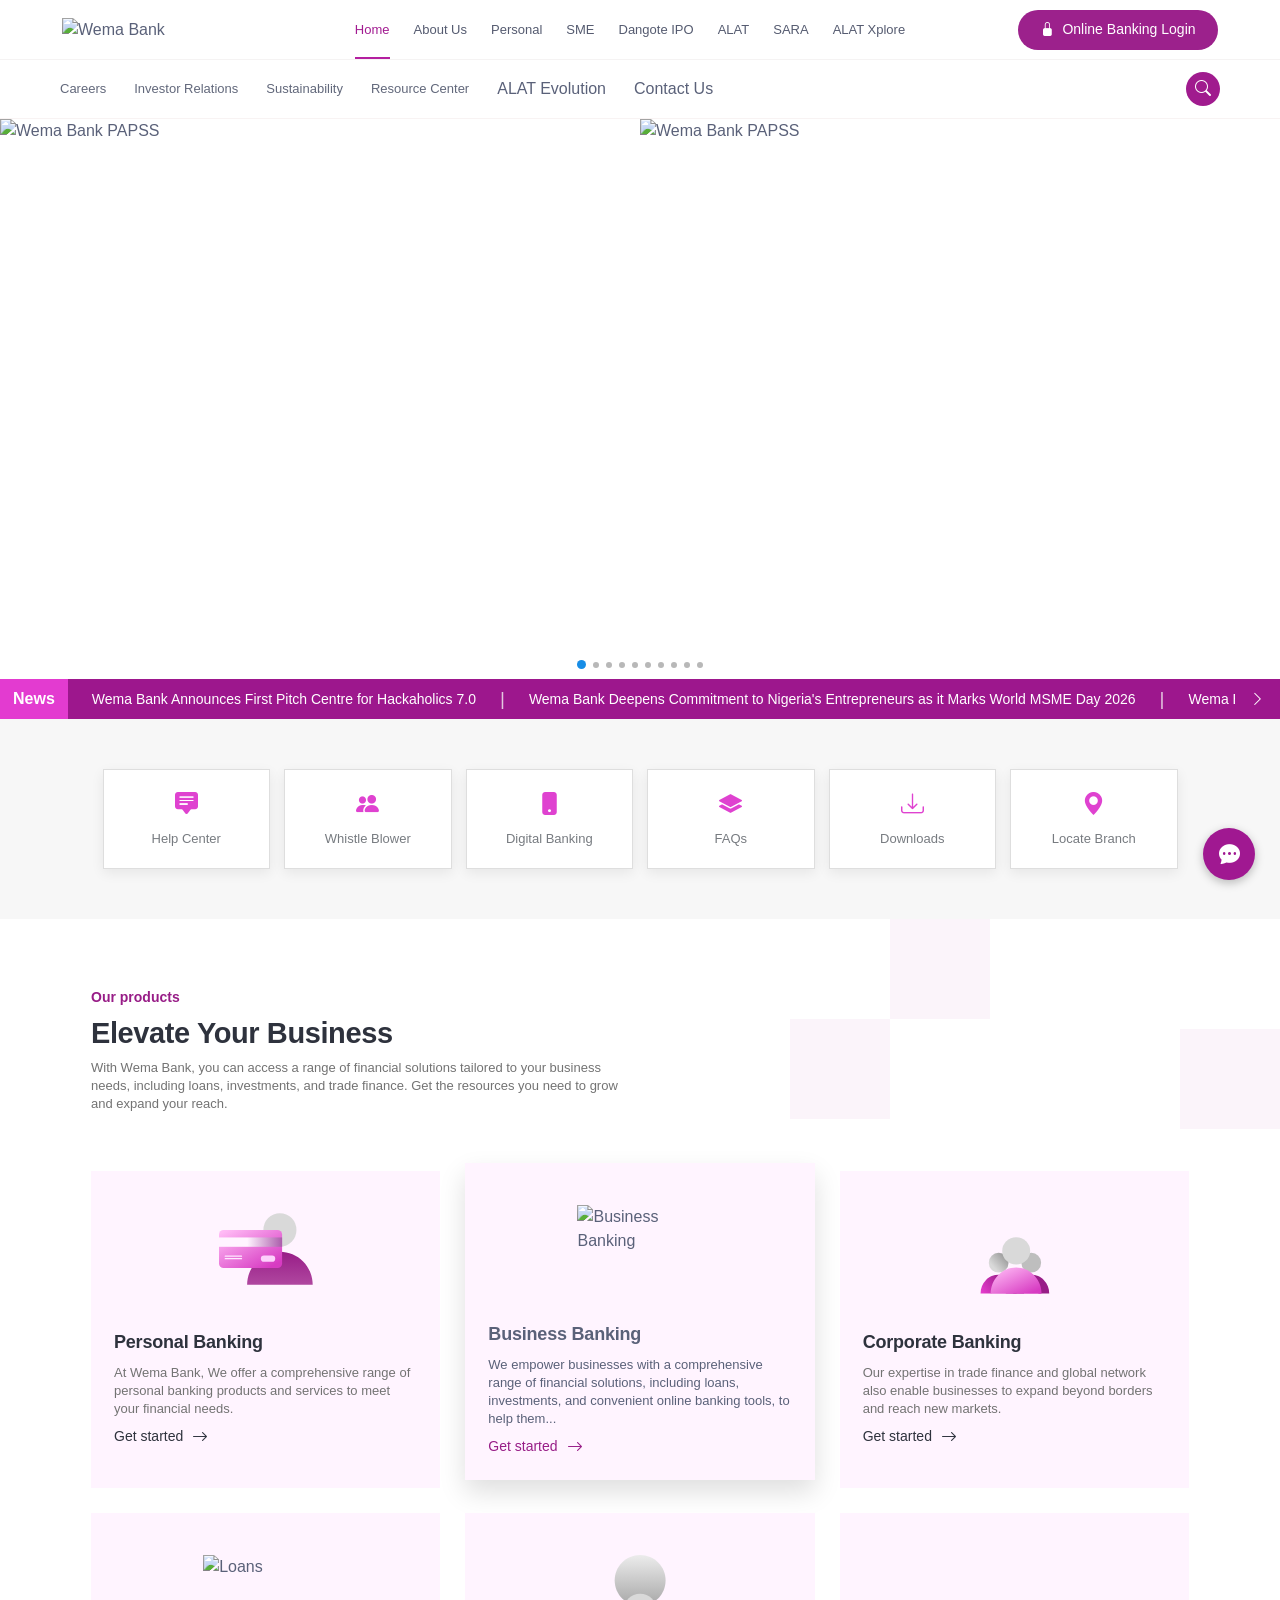
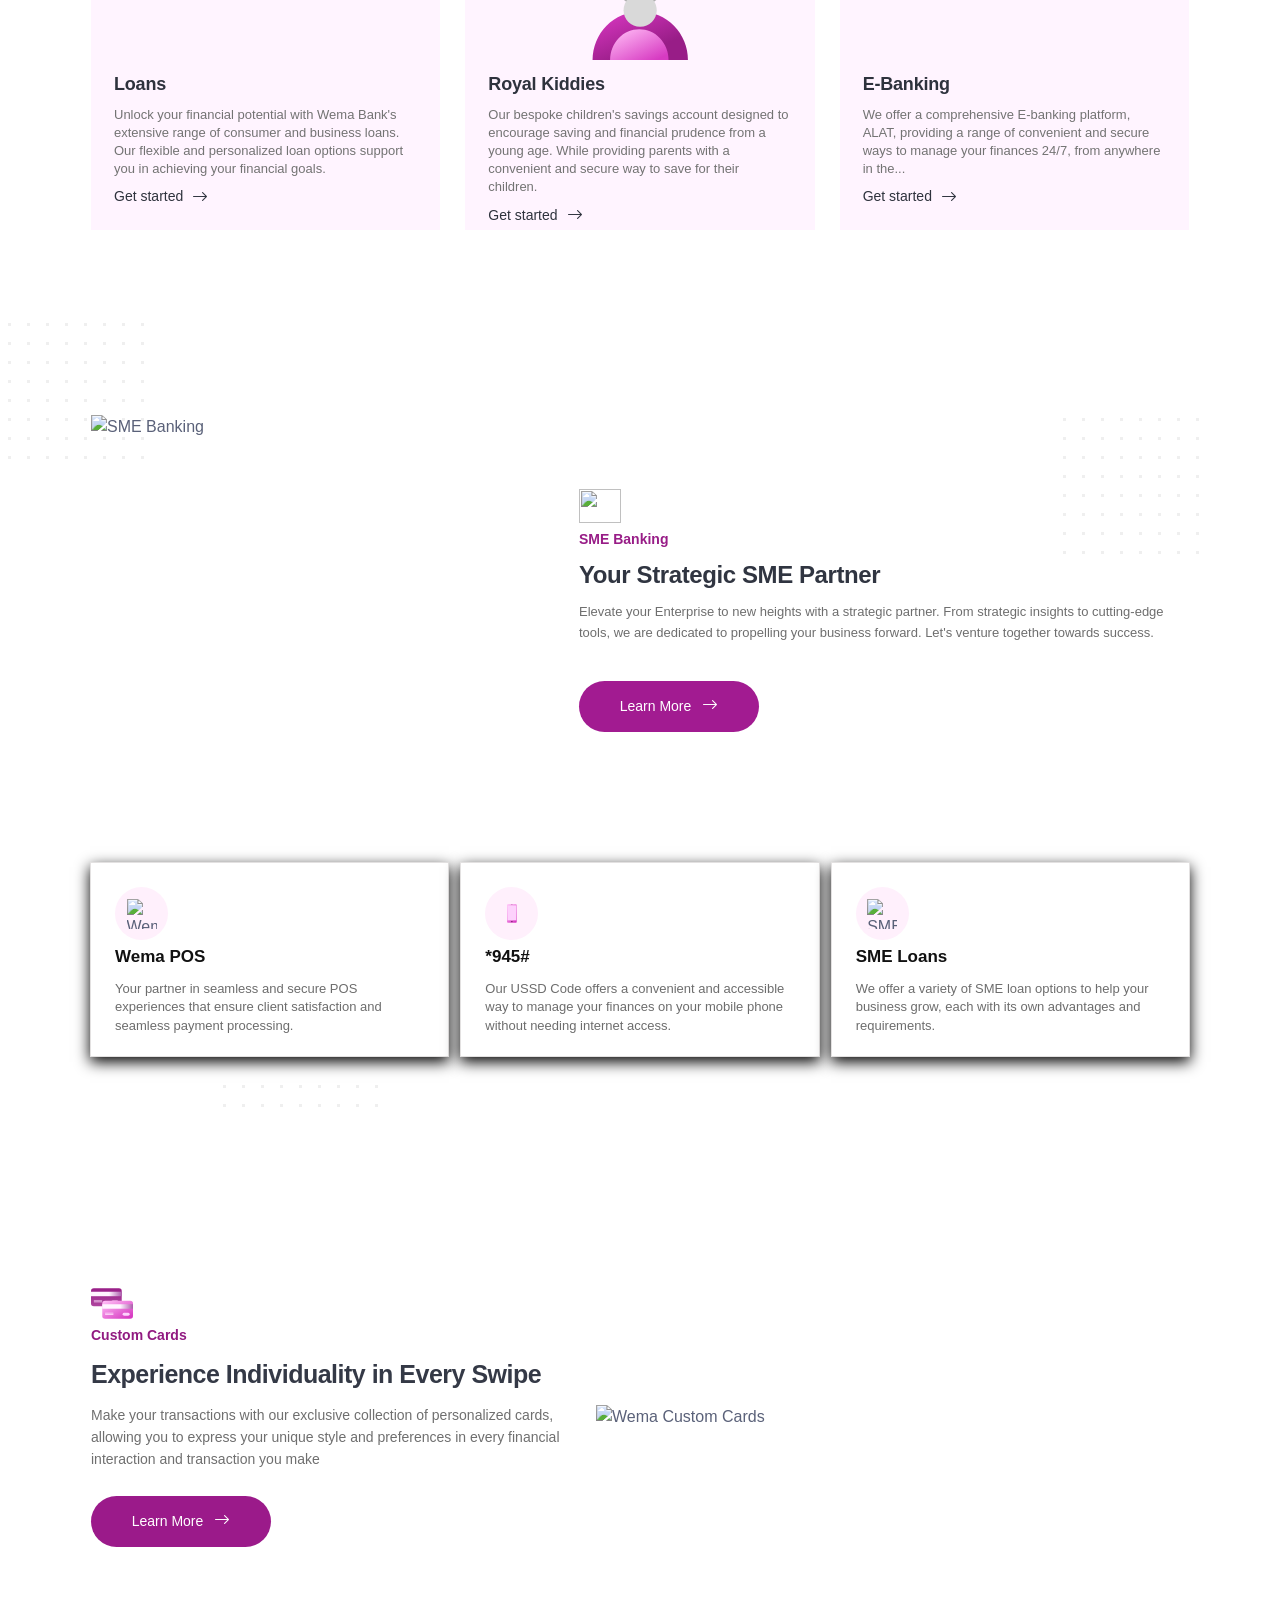
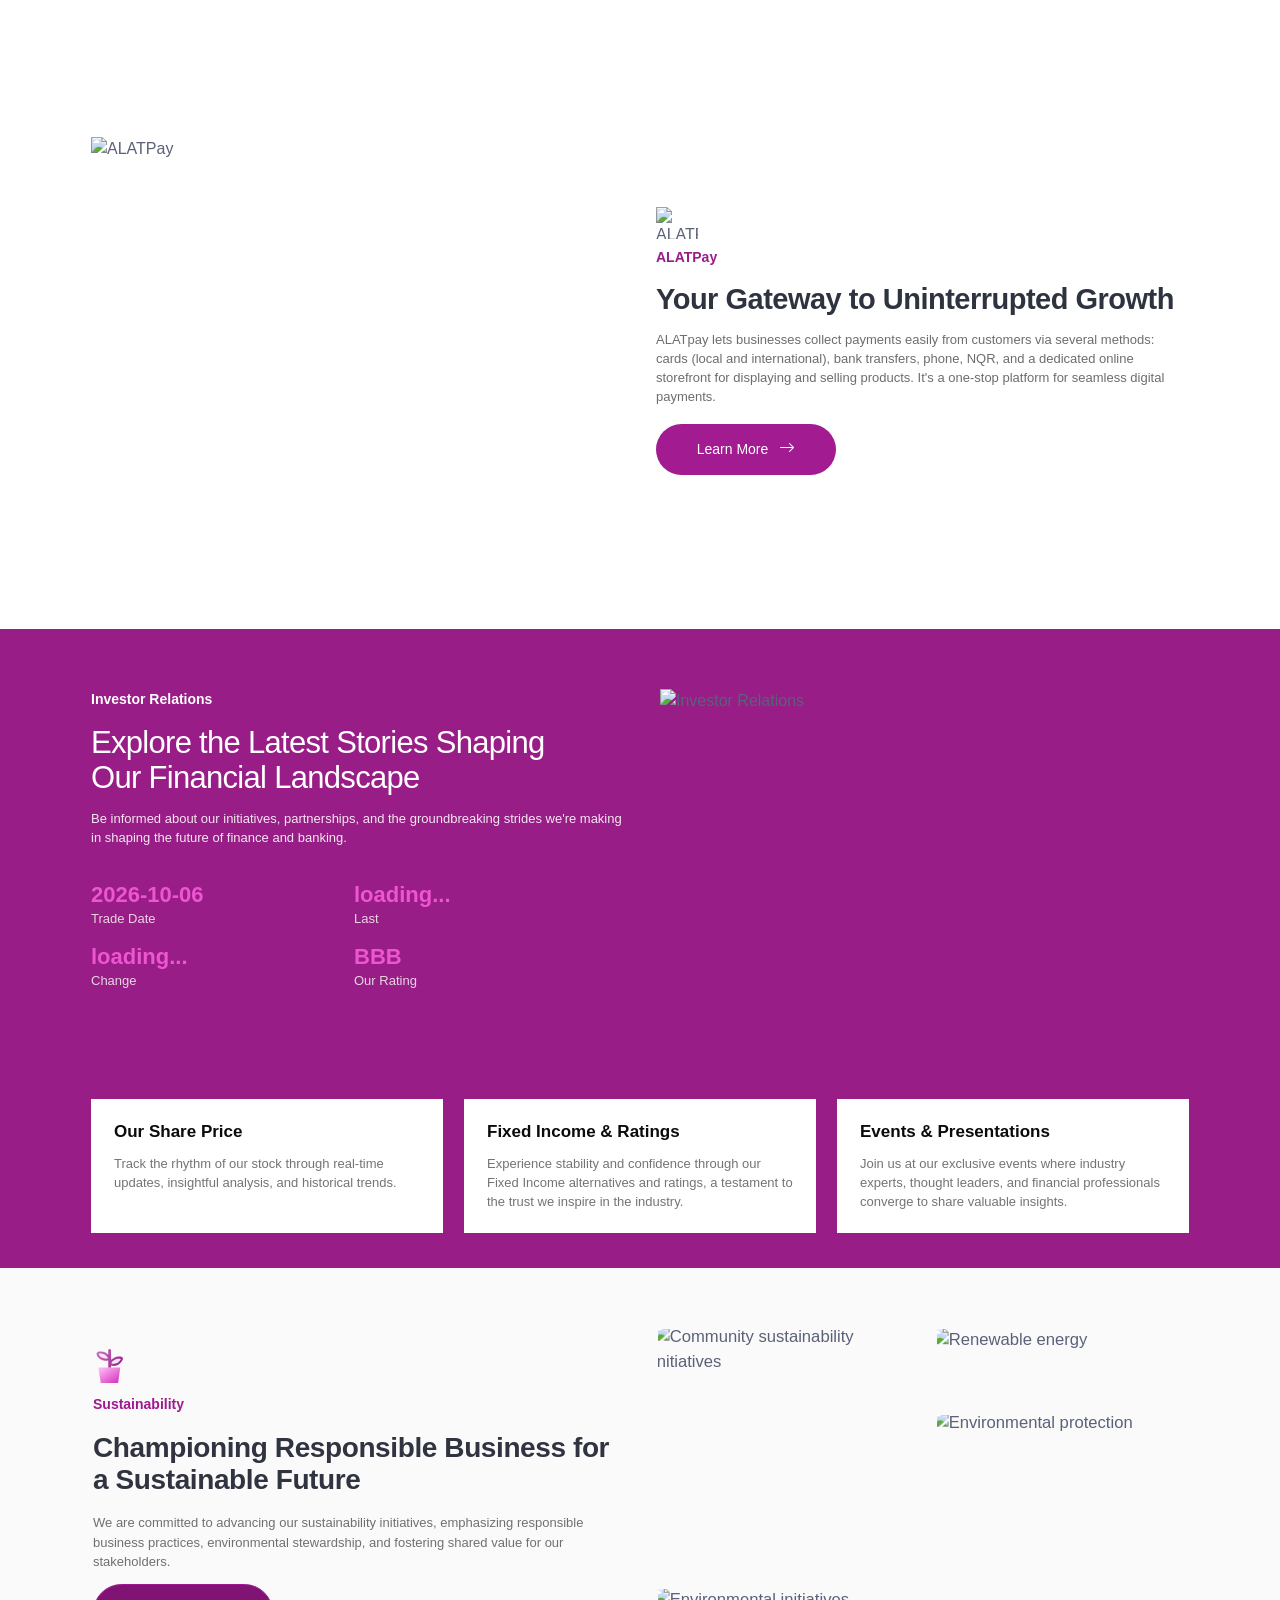
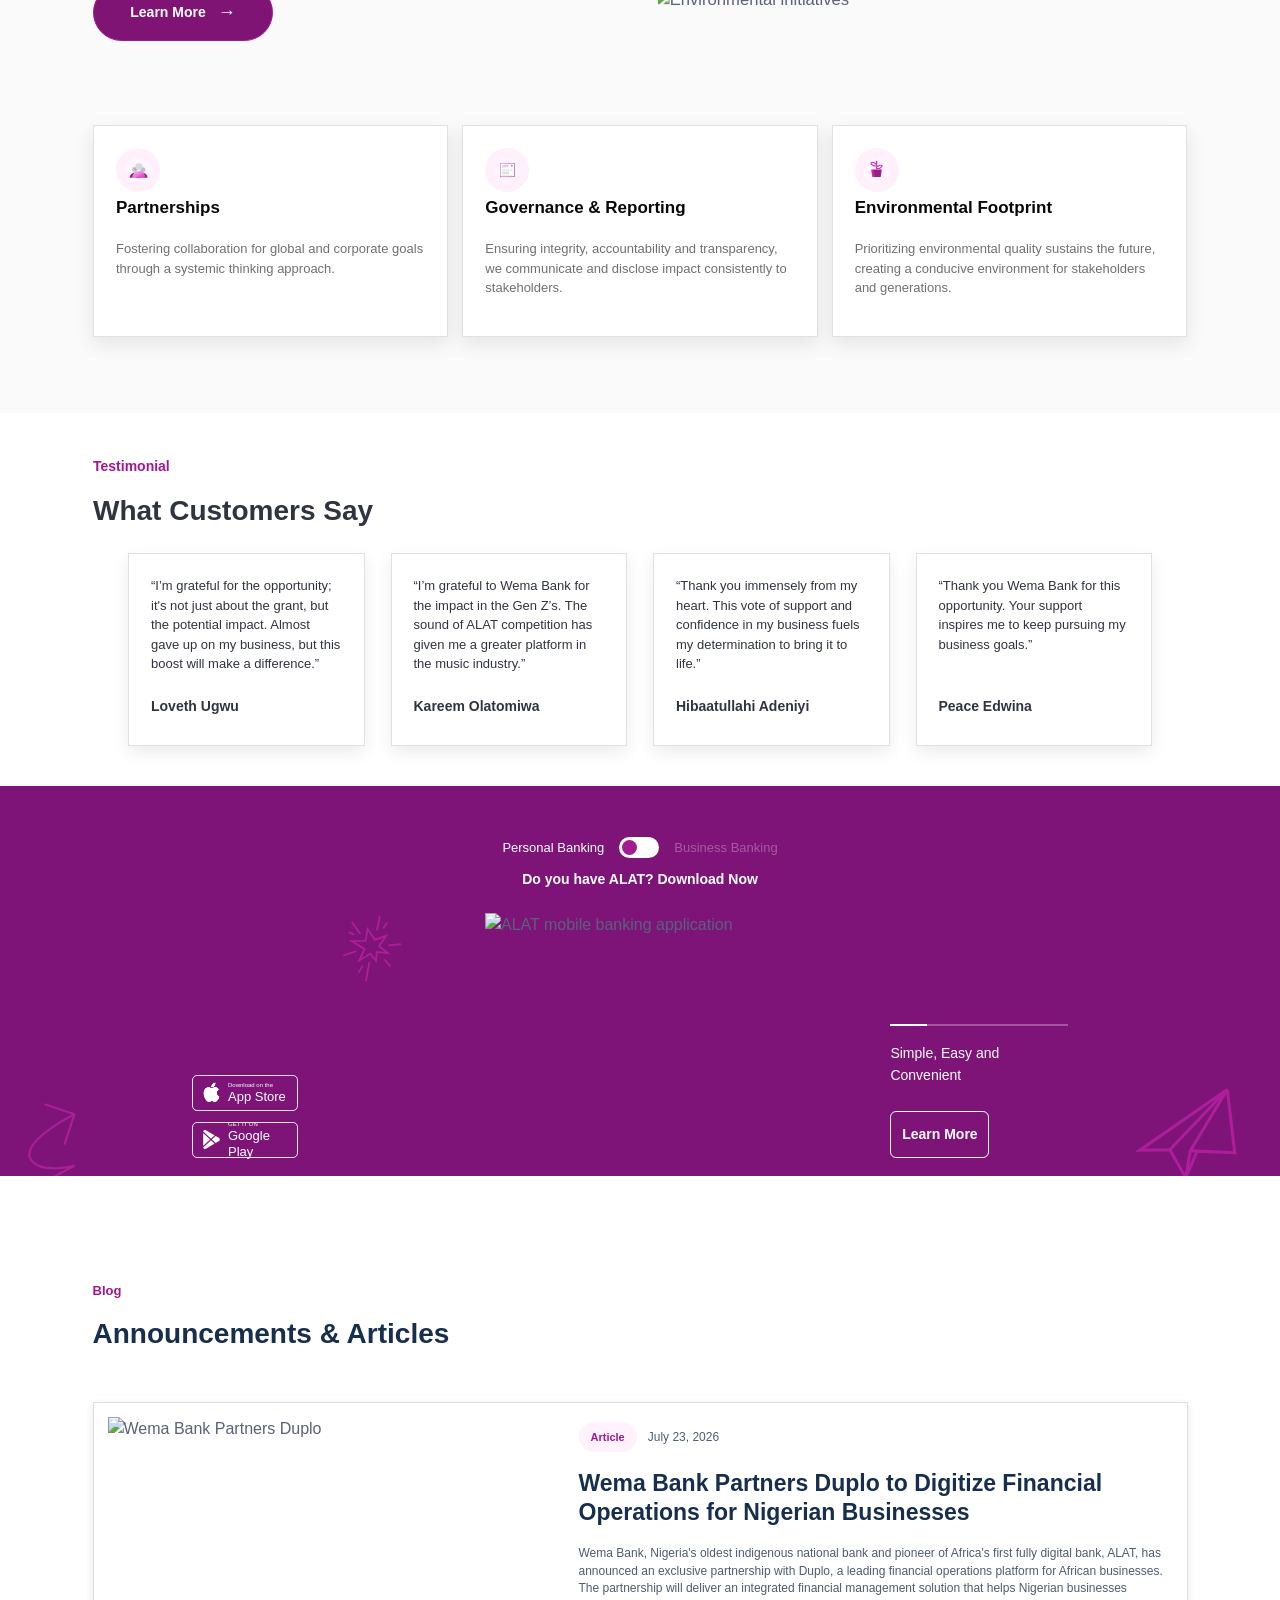
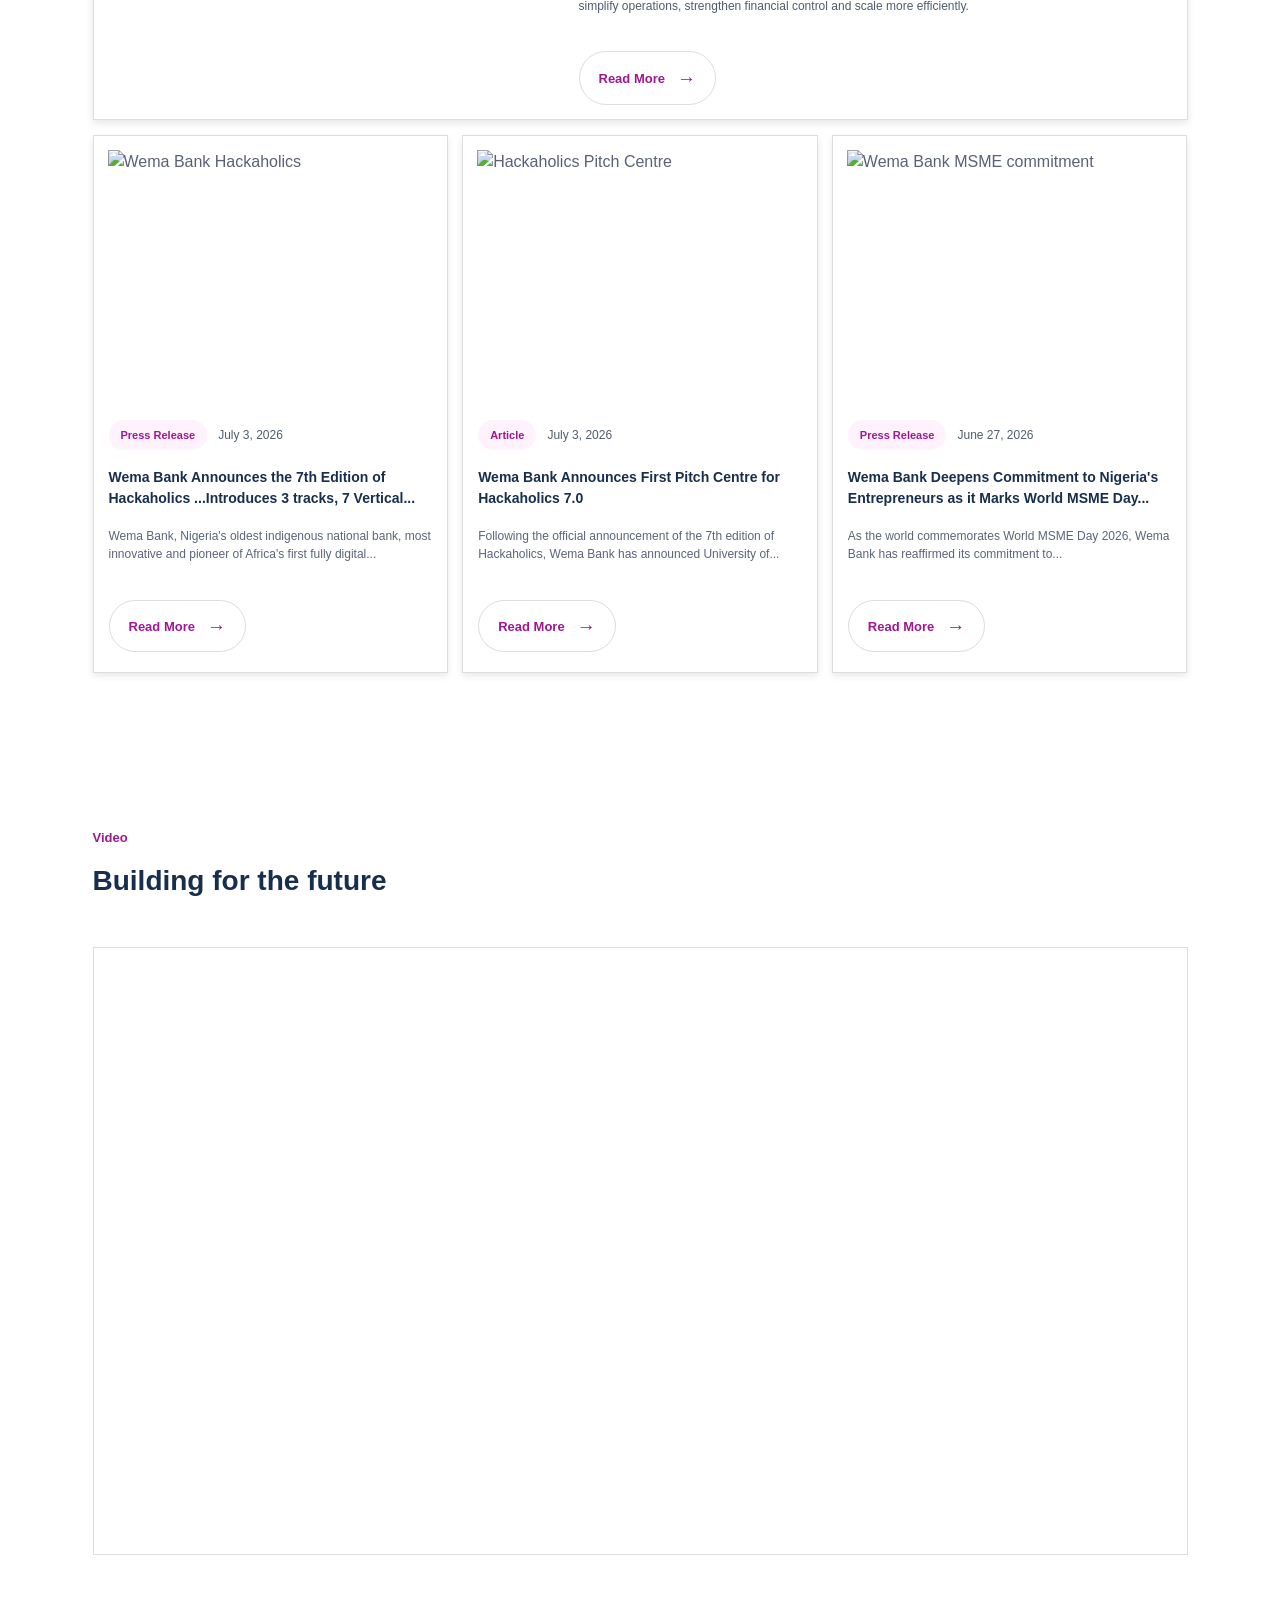
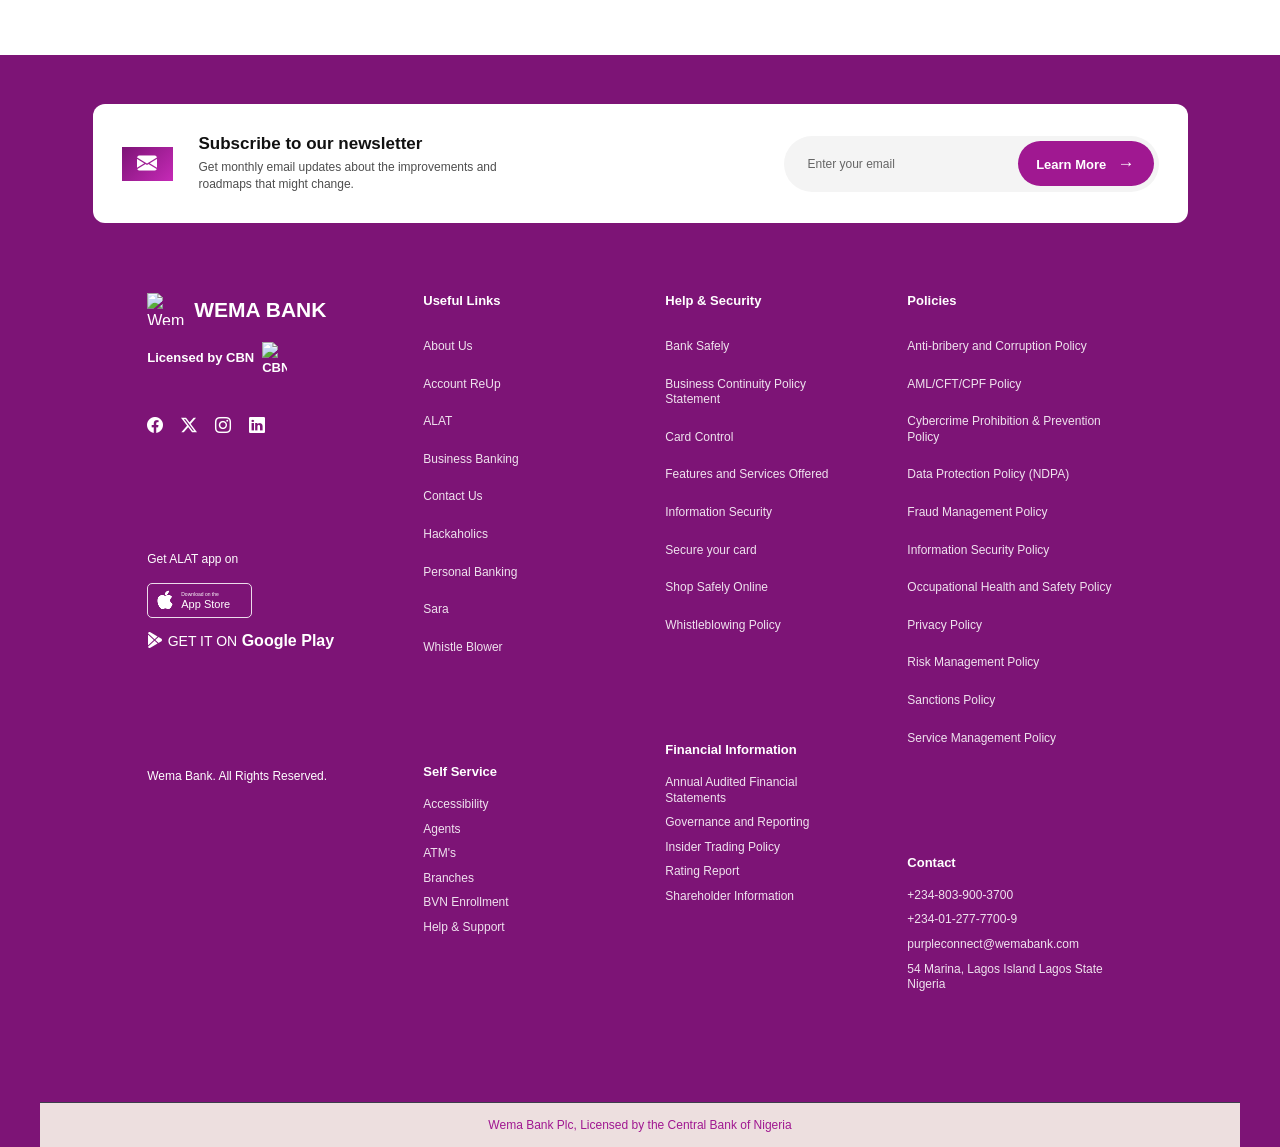
==== index.html @ 7d5a9ce5 "fix CSS for Github Pages" ====
<!DOCTYPE html>
<html lang="en">

<head>
    <meta charset="UTF-8">
    <meta name="viewport" content="width=device-width, initial-scale=1.0">

    <title>Wema Bank</title>

    <link rel="stylesheet" href="https://cdn.jsdelivr.net/npm/bootstrap-icons@1.11.3/font/bootstrap-icons.min.css">

    <link href="https://cdn.jsdelivr.net/npm/bootstrap@5.3.3/dist/css/bootstrap.min.css" rel="stylesheet">

    <link rel="stylesheet" href="style.css">
</head>

<body>

    <header class="header">

        <div class="header-top">

            <a href="#" class="logo">
                <img src="https://wemabank.com/assets/wemaFull-55brX0lO.svg" alt="Wema Bank">
            </a>

            <nav class="first-nav">
                <a href="#" class="active">Home</a>
                <a href="#">About Us</a>
                <a href="#">Personal</a>
                <a href="#">SME</a>
                <a href="#">Dangote IPO</a>
                <a href="#">ALAT</a>
                <a href="#">SARA</a>
                <a href="#">ALAT Xplore</a>
            </nav>

            <a href="#" class="login-btn">
                <i class="bi bi-lock-fill"></i>
                <span>Online Banking Login</span>
            </a>

            <button class="menu-btn" type="button" aria-label="Open menu">
                <i class="bi bi-list"></i>
            </button>

        </div>

        <div class="header-bottom">

            <nav class="second-nav">

                <div class="second-item careers-menu">

                    <a href="#">Careers</a>

                    <div class="dropdown-menu">

                        <a href="#">Why Join Wema Bank</a>
                        <a href="#">Our Recruitment Process</a>
                        <a href="#">Career Opportunities</a>
                        <a href="#">Purple Academy</a>

                    </div>

                </div>

                <div class="second-item investors-menu">

                    <a href="#">Investor Relations</a>

                    <div class="dropdown-menu">

                        <a href="#">Annual General Meeting</a>
                        <a href="#">Corporate Governance</a>
                        <a href="#">Financial Information</a>
                        <a href="#">Rating Report</a>
                        <a href="#">Shareholder Information</a>
                        <a href="#">Events &amp; Presentation</a>

                    </div>

                </div>

                <div class="second-item sustainability-menu">

                    <a href="#">Sustainability</a>

                    <div class="dropdown-menu">

                        <a href="#">Corporate Social Investment</a>
                        <a href="#">Employee Engagement &amp; Development</a>
                        <a href="#">Environmental Footprint</a>
                        <a href="#">Partnerships</a>
                        <a href="#">Governance and reporting</a>
                        <a href="#">Gallery</a>

                    </div>

                </div>

                <div class="second-item resource-menu">

                    <a href="#">Resource Center</a>

                    <div class="dropdown-menu">
                        <a href="#">Bank Verification Number – Code To Check Your BVN</a>
                        <a href="#">Loan Rate Calculators – Mortgage, Car Loan or Any Loan</a>
                        <a href="#">Downloads</a>
                        <a href="#">Manuals</a>
                        <a href="#">Videos</a>
                        <a href="#">FAQ</a>
                    </div>

                </div>

                <div class="secondary-item">

                    <a href="#">ALAT Evolution</a>

                </div>

                <div class="secondary-item">

                    <a href="#">Contact Us</a>

                </div>

            </nav>

            <button class="search-btn" type="button" aria-label="Search">
                <i class="bi bi-search"></i>
            </button>

        </div>

    </header>


    <main>

        <section class="hero">

            <div class="hero-slider">

                <article class="hero-slide slide-one active">

                    <div class="slide-left">
                        <img src="https://wemabank.com/assets/left-side-UDmiWXIW.png" alt="Wema Bank PAPSS">
                    </div>

                    <div class="slide-right">
                        <img src="https://wemabank.com/assets/right-side-MXbSyWrF.png" alt="Wema Bank PAPSS">
                    </div>

                </article>


                <article class="hero-slide slide-two">

                    <div class="slide-left">
                        <img src="https://wemabank.com/assets/web-banner-left-O-e2CFT7.png" alt="Wema Bank">
                    </div>

                    <div class="slide-right">
                        <img src="https://wemabank.com/assets/web-banner-right-9DPygWl2.png" alt="Wema Bank">
                    </div>

                </article>


                <article class="hero-slide slide-three">

                    <div class="slide-left">
                        <img src="https://wemabank.com/assets/jingle-left-IREAcANY.png" alt="ALAT Evolution">
                    </div>

                    <div class="slide-right">
                        <img src="https://wemabank.com/assets/jingle-right-H-L727PA.png" alt="ALAT Evolution">
                    </div>

                </article>


                <article class="hero-slide slide-four">

                    <div class="slide-four-left">
                        <img src="https://wemabank.com/assets/left-QiYp4zMD.svg" alt="Wema Bank">
                    </div>

                    <div class="slide-four-center">
                        <img src="https://wemabank.com/assets/phone-NJqnPSB7.svg" alt="Wema Bank Mobile Banking">
                    </div>

                    <div class="slide-four-right">
                        <img src="https://wemabank.com/assets/poweredbyWema-hvXUufkH.svg" alt="Powered by Wema">
                    </div>

                </article>


                <article class="hero-slide slide-five">

                    <div class="slide-left">
                        <img src="https://wemabank.com/assets/left-liCiuubi.png" alt="ALATPay">
                    </div>

                    <div class="slide-right">
                        <img src="https://wemabank.com/assets/right-R4e9FON1.png" alt="ALATPay">
                    </div>

                </article>


                <article class="hero-slide slide-six">

                    <div class="slide-left">
                        <img src="https://wemabank.com/assets/right-4TPYAjM1.png" alt="Rethink Banking">
                    </div>

                    <div class="slide-right">
                        <img src="https://wemabank.com/assets/left-dynFrDfB.png" alt="Rethink Banking">
                    </div>

                </article>


                <article class="hero-slide slide-seven">

                    <div class="slide-left"></div>

                    <div class="slide-right">
                        <img src="https://wemabank.com/assets/slider1-oZWHKR-_.png" alt="Next Generation Banking">
                    </div>

                    <div class="slide-content">

                        <span>NEXT GENERATION</span>

                        <h1>
                            Rethink Banking,
                            <strong>Embrace Convenience</strong>
                        </h1>

                        <p>
                            The future of banking is here. We're not just a bank,
                            we're your financial co-pilot, expertly navigating you
                            through the exciting future of money.
                        </p>

                        <a href="#" class="hero-button">
                            Learn More
                            <i class="bi bi-arrow-right"></i>
                        </a>

                    </div>

                </article>


                <article class="hero-slide slide-eight">

                    <div class="slide-left">
                        <img src="" alt="">
                    </div>

                    <div class="slide-right">
                        <img src="https://wemabank.com/assets/slider3-W-kEOp8r.png" alt="Next Generation Banking">
                    </div>

                    <div class="slide-content">

                        <h1>
                            Join The Next
                            Generation Banking Revolution
                        </h1>

                        <p>
                            The bank where innovation, tech-savvy solutions,
                            and financial freedom collide. Your money, your
                            rules — let's redefine banking together!
                        </p>

                        <a href="#" class="hero-button slide-eight-button">
                            Order Your Card Now
                            <i class="bi bi-arrow-right"></i>
                        </a>

                    </div>

                </article>


                <article class="hero-slide slide-nine">

                    <div class="slide-right">
                        <img src="https://wemabank.com/assets/slider4-zSCWLnzC.png" alt="SARA women">
                    </div>

                    <div class="slide-content">

                        <h1>
                            SARA -
                            <strong>Customized Solutions For Her</strong>
                        </h1>

                        <p>
                            Join the SARA community where financial aspirations
                            come to fruition and discover a personalized touch,
                            offering unique solutions for each woman's
                            individual financial needs.
                        </p>

                        <a href="#" class="hero-button">
                            Learn More
                            <i class="bi bi-arrow-right"></i>
                        </a>

                    </div>

                </article>


                <article class="hero-slide slide-ten">

                    <div class="slide-right">
                        <img src="https://wemabank.com/assets/slider6-g2JkCYwx.png" alt="Royal Kiddies Account">
                    </div>

                    <div class="slide-content">

                        <h1>
                            Nurturing
                            <strong>Smart Money Kids</strong>
                        </h1>

                        <p>
                            Empower your child to flourish as a financially savvy
                            hero with our Royal Kiddies Account! This adventure
                            imparts valuable lessons that accumulate into a
                            lifetime of financial confidence.
                        </p>

                        <a href="#" class="hero-button">
                            Learn More
                            <i class="bi bi-arrow-right"></i>
                        </a>

                    </div>

                </article>

            </div>


            <div class="hero-dots">

                <button class="hero-dot active" type="button" aria-label="Slide 1"></button>

                <button class="hero-dot" type="button" aria-label="Slide 2"></button>

                <button class="hero-dot" type="button" aria-label="Slide 3"></button>

                <button class="hero-dot" type="button" aria-label="Slide 4"></button>

                <button class="hero-dot" type="button" aria-label="Slide 5"></button>

                <button class="hero-dot" type="button" aria-label="Slide 6"></button>

                <button class="hero-dot" type="button" aria-label="Slide 7"></button>

                <button class="hero-dot" type="button" aria-label="Slide 8"></button>

                <button class="hero-dot" type="button" aria-label="Slide 9"></button>

                <button class="hero-dot" type="button" aria-label="Slide 10"></button>

            </div>


            <div class="news">

                <div class="news-label">
                    News
                </div>

                <div class="news-window">

                    <div class="news-track">

                        <a href="#" class="news-item">
                            Wema Bank Announces First Pitch Centre for Hackaholics 7.0
                        </a>

                        <span class="news-divider">|</span>

                        <a href="#" class="news-item">
                            Wema Bank Deepens Commitment to Nigeria's Entrepreneurs as it Marks World MSME Day 2026
                        </a>

                        <span class="news-divider">|</span>

                        <a href="#" class="news-item">
                            Wema Bank continues to drive innovation and digital banking across Nigeria
                        </a>

                        <span class="news-divider">|</span>

                        <a href="#" class="news-item">
                            Discover smarter banking solutions with Wema Bank
                        </a>

                        <span class="news-divider">|</span>

                    </div>

                </div>

                <button class="news-next" type="button" aria-label="Next news">

                    <i class="bi bi-chevron-right"></i>

                </button>

            </div>

        </section>


        <section class="quick-links">

            <div class="quick-links-container">

                <a href="#" class="quick-link-card">

                    <div class="quick-link-icon">
                        <i class="bi bi-chat-square-text-fill"></i>
                    </div>

                    <span>Help Center</span>

                </a>


                <a href="#" class="quick-link-card">

                    <div class="quick-link-icon">
                        <i class="bi bi-people-fill"></i>
                    </div>

                    <span>Whistle Blower</span>

                </a>


                <a href="#" class="quick-link-card">

                    <div class="quick-link-icon">
                        <i class="bi bi-phone-fill"></i>
                    </div>

                    <span>Digital Banking</span>

                </a>


                <a href="#" class="quick-link-card">

                    <div class="quick-link-icon">
                        <i class="bi bi-layers-fill"></i>
                    </div>

                    <span>FAQs</span>

                </a>


                <a href="#" class="quick-link-card">

                    <div class="quick-link-icon">
                        <i class="bi bi-download"></i>
                    </div>

                    <span>Downloads</span>

                </a>


                <a href="#" class="quick-link-card">

                    <div class="quick-link-icon">
                        <i class="bi bi-geo-alt-fill"></i>
                    </div>

                    <span>Locate Branch</span>

                </a>

            </div>

        </section>


        <section class="elevate-products">

            <div class="elevate-shape elevate-shape-one"></div>
            <div class="elevate-shape elevate-shape-two"></div>
            <div class="elevate-shape elevate-shape-three"></div>
            <div class="elevate-shape elevate-shape-four"></div>

            <div class="elevate-container">

                <div class="elevate-heading">

                    <span>Our products</span>

                    <h2>Elevate Your Business</h2>

                    <p>
                        With Wema Bank, you can access a range of financial
                        solutions tailored to your business needs, including
                        loans, investments, and trade finance. Get the resources
                        you need to grow and expand your reach.
                    </p>

                </div>


                <div class="elevate-grid">

                    <article class="elevate-card">

                        <div class="elevate-icon">

                            <img src="[data-uri]"
                                alt="Personal Banking">

                        </div>

                        <h3>Personal Banking</h3>

                        <p>
                            At Wema Bank, We offer a comprehensive range of
                            personal banking products and services to meet your
                            financial needs.
                        </p>

                        <a href="#">
                            Get started
                            <i class="bi bi-arrow-right"></i>
                        </a>

                    </article>


                    <article class="elevate-card elevate-featured">

                        <div class="elevate-icon">

                            <img src="https://wemabank.com/assets/businessBankingIcon-_DkoGwIs.svg"
                                alt="Business Banking">

                        </div>

                        <h3>Business Banking</h3>

                        <p>
                            We empower businesses with a comprehensive range
                            of financial solutions, including loans, investments,
                            and convenient online banking tools, to help them...
                        </p>

                        <a href="#">
                            Get started
                            <i class="bi bi-arrow-right"></i>
                        </a>

                    </article>


                    <article class="elevate-card">

                        <div class="elevate-icon">

                            <img src="data:image/svg+xml,%3csvg%20width='56'%20height='56'%20viewBox='0%200%2056%2056'%20fill='none'%20xmlns='http://www.w3.org/2000/svg'%3e%3cg%20id='Frame%2040891'%3e%3crect%20width='56'%20height='56'%20rx='28'%20fill='%23FFF4FF'/%3e%3cg%20id='Group%201000005009'%3e%3cg%20id='Group%201000004980'%3e%3cg%20id='Group%201000004977'%3e%3ccircle%20id='Ellipse%20115'%20cx='5.27234'%20cy='5.27234'%20r='5.27234'%20transform='matrix(-1%200%200%201%2042.2008%2021.2104)'%20fill='%23BEBEBE'/%3e%3c/g%3e%3cg%20id='Group%201000004979'%3e%3ccircle%20id='Ellipse%20115_2'%20cx='5.27234'%20cy='5.27234'%20r='5.27234'%20transform='matrix(-1%200%200%201%2024.8248%2021.2104)'%20fill='url(%23paint0_linear_1164_11681)'/%3e%3cg%20id='Vector'%3e%3cpath%20d='M46.5267%2042.9998C46.5267%2041.6728%2046.2778%2040.3587%2045.7942%2039.1327C45.3106%2037.9067%2044.6017%2036.7927%2043.7081%2035.8543C42.8145%2034.9159%2041.7537%2034.1716%2040.5861%2033.6637C39.4186%2033.1559%2038.1672%2032.8945%2036.9035%2032.8945C35.6398%2032.8945%2034.3884%2033.1559%2033.2209%2033.6637C32.0533%2034.1716%2030.9925%2034.9159%2030.0989%2035.8543C29.2053%2036.7927%2028.4964%2037.9067%2028.0128%2039.1327C27.5292%2040.3587%2027.2803%2041.6728%2027.2803%2042.9998H33.0542C33.0542%2042.469%2033.1538%2041.9434%2033.3472%2041.4529C33.5407%2040.9625%2033.8242%2040.5169%2034.1816%2040.1416C34.5391%2039.7662%2034.9634%2039.4685%2035.4304%2039.2654C35.8975%2039.0622%2036.398%2038.9577%2036.9035%2038.9577C37.409%2038.9577%2037.9095%2039.0622%2038.3766%2039.2654C38.8436%2039.4685%2039.2679%2039.7662%2039.6254%2040.1416C39.9828%2040.5169%2040.2663%2040.9625%2040.4598%2041.4529C40.6532%2041.9434%2040.7528%2042.469%2040.7528%2042.9998H46.5267Z'%20fill='url(%23paint1_linear_1164_11681)'/%3e%3cpath%20d='M9.89514%2042.9998C9.89514%2041.6728%2010.1441%2040.3587%2010.6277%2039.1327C11.1113%2037.9067%2011.8201%2036.7927%2012.7137%2035.8543C13.6073%2034.9159%2014.6682%2034.1716%2015.8357%2033.6637C17.0033%2033.1559%2018.2546%2032.8945%2019.5184%2032.8945C20.7821%2032.8945%2022.0335%2033.1559%2023.201%2033.6637C24.3686%2034.1716%2025.4294%2034.9159%2026.323%2035.8543C27.2166%2036.7927%2027.9255%2037.9067%2028.4091%2039.1327C28.8927%2040.3587%2029.1416%2041.6728%2029.1416%2042.9998H23.3677C23.3677%2042.469%2023.2681%2041.9434%2023.0746%2041.4529C22.8812%2040.9625%2022.5977%2040.5169%2022.2402%2040.1416C21.8828%2039.7662%2021.4584%2039.4685%2020.9914%2039.2654C20.5244%2039.0622%2020.0239%2038.9577%2019.5184%2038.9577C19.0129%2038.9577%2018.5123%2039.0622%2018.0453%2039.2654C17.5783%2039.4685%2017.1539%2039.7662%2016.7965%2040.1416C16.4391%2040.5169%2016.1555%2040.9625%2015.9621%2041.4529C15.7686%2041.9434%2015.6691%2042.469%2015.6691%2042.9998H9.89514Z'%20fill='url(%23paint2_linear_1164_11681)'/%3e%3c/g%3e%3c/g%3e%3cellipse%20id='Ellipse%20115_3'%20cx='28.9'%20cy='20.2426'%20rx='7.4621'%20ry='7.24263'%20fill='%23D9D9D9'/%3e%3cpath%20id='Ellipse%20116'%20d='M42.42%2043.0002C42.42%2041.1755%2042.0688%2039.3687%2041.3863%2037.6829C40.7039%2035.9971%2039.7037%2034.4654%2038.4428%2033.1751C37.1819%2031.8849%2035.6849%2030.8614%2034.0375%2030.1631C32.39%2029.4649%2030.6242%2029.1055%2028.841%2029.1055C27.0578%2029.1055%2025.2921%2029.4649%2023.6446%2030.1631C21.9971%2030.8614%2020.5002%2031.8849%2019.2393%2033.1751C17.9783%2034.4654%2016.9781%2035.9971%2016.2957%2037.6829C15.6133%2039.3687%2015.2621%2041.1755%2015.2621%2043.0002L42.42%2043.0002Z'%20fill='url(%23paint3_linear_1164_11681)'/%3e%3c/g%3e%3c/g%3e%3c/g%3e%3cdefs%3e%3clinearGradient%20id='paint0_linear_1164_11681'%20x1='-1.84108'%20y1='1.50388'%20x2='6.874'%20y2='8.95387'%20gradientUnits='userSpaceOnUse'%3e%3cstop%20offset='0.0879882'%20stop-color='%238E8E8E'/%3e%3cstop%20offset='1'%20stop-color='%23D9D9D9'/%3e%3c/linearGradient%3e%3clinearGradient%20id='paint1_linear_1164_11681'%20x1='22.3123'%20y1='34.1577'%20x2='9.75617'%20y2='42.7977'%20gradientUnits='userSpaceOnUse'%3e%3cstop%20stop-color='%23981D87'/%3e%3cstop%20offset='1'%20stop-color='%23E93DD0'/%3e%3c/linearGradient%3e%3clinearGradient%20id='paint2_linear_1164_11681'%20x1='22.3123'%20y1='34.1577'%20x2='9.75617'%20y2='42.7977'%20gradientUnits='userSpaceOnUse'%3e%3cstop%20stop-color='%23981D87'/%3e%3cstop%20offset='1'%20stop-color='%23E93DD0'/%3e%3c/linearGradient%3e%3clinearGradient%20id='paint3_linear_1164_11681'%20x1='15.2621'%20y1='30.7338'%20x2='23.9945'%20y2='49.2786'%20gradientUnits='userSpaceOnUse'%3e%3cstop%20stop-color='%23FFBAF5'/%3e%3cstop%20offset='0.986917'%20stop-color='%23D73BC2'/%3e%3c/linearGradient%3e%3c/defs%3e%3c/svg%3e"
                                alt="Corporate Banking">

                        </div>

                        <h3>Corporate Banking</h3>

                        <p>
                            Our expertise in trade finance and global network
                            also enable businesses to expand beyond borders
                            and reach new markets.
                        </p>

                        <a href="#">
                            Get started
                            <i class="bi bi-arrow-right"></i>
                        </a>

                    </article>


                    <article class="elevate-card">

                        <div class="elevate-icon">

                            <img src="https://wemabank.com/assets/loansIcon-YQ1baKiw.svg" alt="Loans">

                        </div>

                        <h3>Loans</h3>

                        <p>
                            Unlock your financial potential with Wema Bank's
                            extensive range of consumer and business loans.
                            Our flexible and personalized loan options support
                            you in achieving your financial goals.
                        </p>

                        <a href="#">
                            Get started
                            <i class="bi bi-arrow-right"></i>
                        </a>

                    </article>


                    <article class="elevate-card">

                        <div class="elevate-icon">

                            <img src="data:image/svg+xml,%3csvg%20width='115'%20height='126'%20viewBox='0%200%20115%20126'%20fill='none'%20xmlns='http://www.w3.org/2000/svg'%3e%3cg%20id='royalKiddiesIcon'%20clip-path='url(%23clip0_19_369)'%3e%3cg%20id='Parent'%3e%3cpath%20id='Ellipse%20119'%20d='M57.6667%2060.9766C40.8285%2060.9766%2027.1784%2047.3265%2027.1784%2030.4883C27.1784%2013.6501%2040.8285%200%2057.6667%200C74.5049%200%2088.155%2013.6501%2088.155%2030.4883C88.155%2047.3265%2074.5049%2060.9766%2057.6667%2060.9766Z'%20fill='url(%23paint0_linear_19_369)'/%3e%3cpath%20id='Ellipse%20116'%20d='M114.905%20126C114.905%20118.383%20113.428%20110.841%20110.558%20103.804C107.687%2096.7675%20103.48%2090.3736%2098.1757%2084.9878C92.8717%2079.602%2086.5749%2075.3298%2079.6449%2072.415C72.7148%2069.5002%2065.2873%2068%2057.7863%2068C50.2853%2068%2042.8578%2069.5002%2035.9277%2072.415C28.9977%2075.3298%2022.7009%2079.602%2017.3969%2084.9878C12.0929%2090.3736%207.88556%2096.7675%205.01505%20103.804C2.14454%20110.841%200.667114%20118.383%200.667114%20126H34.9386C34.9386%20122.953%2035.5296%20119.936%2036.6778%20117.122C37.826%20114.307%2039.509%20111.749%2041.6306%20109.595C43.7522%20107.441%2046.2709%20105.732%2049.0429%20104.566C51.8149%20103.4%2054.7859%20102.8%2057.7863%20102.8C60.7867%20102.8%2063.7577%20103.4%2066.5297%20104.566C69.3017%20105.732%2071.8204%20107.441%2073.942%20109.595C76.0637%20111.749%2077.7466%20114.307%2078.8948%20117.122C80.043%20119.936%2080.634%20122.953%2080.634%20126H114.905Z'%20fill='url(%23paint1_linear_19_369)'/%3e%3c/g%3e%3cg%20id='Child'%3e%3cpath%20id='Ellipse%20115'%20d='M57.6678%2086.1627C46.6863%2086.1627%2037.7841%2077.2605%2037.7841%2066.279C37.7841%2055.2975%2046.6863%2046.3953%2057.6678%2046.3953C68.6493%2046.3953%2077.5515%2055.2975%2077.5515%2066.279C77.5515%2077.2605%2068.6493%2086.1627%2057.6678%2086.1627Z'%20fill='%23D9D9D9'/%3e%3cpath%20id='Ellipse%20117'%20d='M91.6671%20126C91.6671%20121.141%2090.7618%20116.33%2089.0029%20111.841C87.244%20107.352%2084.6659%20103.273%2081.4159%2099.837C78.1658%2096.4013%2074.3074%2093.6759%2070.061%2091.8165C65.8146%2089.957%2061.2634%2089%2056.6671%2089C52.0708%2089%2047.5196%2089.957%2043.2732%2091.8165C39.0268%2093.6759%2035.1684%2096.4013%2031.9184%2099.8371C28.6683%20103.273%2026.0902%20107.352%2024.3313%20111.841C22.5724%20116.33%2021.6671%20121.141%2021.6671%20126H91.6671Z'%20fill='url(%23paint2_linear_19_369)'/%3e%3c/g%3e%3c/g%3e%3cdefs%3e%3clinearGradient%20id='paint0_linear_19_369'%20x1='57.6667'%20y1='0'%20x2='57.6667'%20y2='60.9766'%20gradientUnits='userSpaceOnUse'%3e%3cstop%20stop-color='%23ECECEC'/%3e%3cstop%20offset='1'%20stop-color='%23A7A7A7'/%3e%3c/linearGradient%3e%3clinearGradient%20id='paint1_linear_19_369'%20x1='66.9461'%20y1='115.118'%20x2='36.9163'%20y2='41.8026'%20gradientUnits='userSpaceOnUse'%3e%3cstop%20stop-color='%23981D87'/%3e%3cstop%20offset='1'%20stop-color='%23E93DD0'/%3e%3c/linearGradient%3e%3clinearGradient%20id='paint2_linear_19_369'%20x1='21.6671'%20y1='93.3359'%20x2='45.4005'%20y2='142.123'%20gradientUnits='userSpaceOnUse'%3e%3cstop%20stop-color='%23FFBAF5'/%3e%3cstop%20offset='0.986917'%20stop-color='%23D73BC2'/%3e%3c/linearGradient%3e%3cclipPath%20id='clip0_19_369'%3e%3crect%20width='115'%20height='126'%20fill='white'/%3e%3c/clipPath%3e%3c/defs%3e%3c/svg%3e"
                                alt="Royal Kiddies">

                        </div>

                        <h3>Royal Kiddies</h3>

                        <p>
                            Our bespoke children's savings account designed to
                            encourage saving and financial prudence from a young
                            age. While providing parents with a convenient and
                            secure way to save for their children.
                        </p>

                        <a href="#">
                            Get started
                            <i class="bi bi-arrow-right"></i>
                        </a>

                    </article>


                    <article class="elevate-card">

                        <div class="elevate-icon">

                            <img src="[data-uri]"
                                alt="E-Banking">

                        </div>

                        <h3>E-Banking</h3>

                        <p>
                            We offer a comprehensive E-banking platform, ALAT,
                            providing a range of convenient and secure ways to
                            manage your finances 24/7, from anywhere in the...
                        </p>

                        <a href="#">
                            Get started
                            <i class="bi bi-arrow-right"></i>
                        </a>

                    </article>

                </div>

            </div>

        </section>


        <section class="sme-section">

            <div class="sme-dots sme-dots-left"></div>
            <div class="sme-dots sme-dots-right"></div>

            <div class="sme-container">

                <div class="sme-image">
                    <img src="https://wemabank.com/assets/smeimg-tuUXOvA2.jpg" alt="SME Banking">
                </div>

                <div class="sme-content">

                    <div class="sme-icon">
                        <img src="https://wemabank.com/assets/businessBankingIcon-_DkoGwIs.svg" alt="">
                    </div>

                    <span class="sme-label">SME Banking</span>

                    <h2>Your Strategic SME Partner</h2>

                    <p>
                        Elevate your Enterprise to new heights with a strategic
                        partner. From strategic insights to cutting-edge tools,
                        we are dedicated to propelling your business forward.
                        Let's venture together towards success.
                    </p>

                    <a href="#" class="sme-button">
                        Learn More
                        <i class="bi bi-arrow-right"></i>
                    </a>

                </div>

            </div>


            <div class="sme-services">

                <article class="sme-service-card">

                    <div class="sme-service-icon">
                        <img src="https://wemabank.com/assets/businessBankingIcon-_DkoGwIs.svg" alt="Wema POS">
                    </div>

                    <h3>Wema POS</h3>

                    <p>
                        Your partner in seamless and secure POS experiences
                        that ensure client satisfaction and seamless payment
                        processing.
                    </p>

                </article>


                <article class="sme-service-card">

                    <div class="sme-service-icon">
                        <img src="data:image/svg+xml,%3csvg%20width='57'%20height='56'%20viewBox='0%200%2057%2056'%20fill='none'%20xmlns='http://www.w3.org/2000/svg'%3e%3cg%20id='Mobile%20Banking'%3e%3cg%20id='Group%201000005038'%3e%3cpath%20id='Rectangle%204337'%20d='M19.1%2011.6C19.1%2010.7163%2019.8163%2010%2020.7%2010H35.9C36.7836%2010%2037.5%2010.7163%2037.5%2011.6V44.4C37.5%2045.2837%2036.7836%2046%2035.9%2046H20.7C19.8163%2046%2019.1%2045.2837%2019.1%2044.4V11.6Z'%20fill='url(%23paint0_linear_1164_10751)'/%3e%3cpath%20id='Rectangle%204338'%20d='M19.9014%2012.4005H36.7011V41.2001H19.9014V12.4005Z'%20fill='%23FDD1FC'/%3e%3crect%20id='Rectangle%20531'%20x='26.7023'%20y='11.2003'%20width='2.79926'%20height='0.399895'%20rx='0.199947'%20fill='%23741B66'/%3e%3cellipse%20id='Ellipse%20118'%20cx='28.3009'%20cy='43.6015'%20rx='1.19968'%20ry='1.19968'%20fill='%234D0542'/%3e%3c/g%3e%3c/g%3e%3cdefs%3e%3clinearGradient%20id='paint0_linear_1164_10751'%20x1='19.1'%20y1='14.2187'%20x2='44.0154'%20y2='28.0553'%20gradientUnits='userSpaceOnUse'%3e%3cstop%20stop-color='%23FFBAF5'/%3e%3cstop%20offset='0.986917'%20stop-color='%23D73BC2'/%3e%3c/linearGradient%3e%3c/defs%3e%3c/svg%3e"
                            alt="*945#">
                    </div>

                    <h3>*945#</h3>

                    <p>
                        Our USSD Code offers a convenient and accessible
                        way to manage your finances on your mobile phone
                        without needing internet access.
                    </p>

                </article>


                <article class="sme-service-card">

                    <div class="sme-service-icon">
                        <img src="https://wemabank.com/assets/coin-azG3PYTK.svg" alt="SME Loans">
                    </div>

                    <h3>SME Loans</h3>

                    <p>
                        We offer a variety of SME loan options to help your
                        business grow, each with its own advantages and
                        requirements.
                    </p>

                </article>

            </div>

        </section>


        <section class="custom-cards-section">

            <div class="custom-cards-container">

                <div class="custom-cards-content">

                    <div class="custom-cards-icon">
                        <img src="data:image/svg+xml,%3csvg%20width='45'%20height='34'%20viewBox='0%200%2045%2034'%20fill='none'%20xmlns='http://www.w3.org/2000/svg'%3e%3cg%20id='Group%201000005014'%3e%3cg%20id='Group%201000004971'%3e%3crect%20id='Rectangle%20491'%20y='0.206543'%20width='32.9348'%20height='19.8913'%20rx='3'%20fill='url(%23paint0_linear_1164_11393)'/%3e%3crect%20id='Rectangle%20492'%20y='4.11963'%20width='32.9348'%20height='4.8913'%20fill='url(%23paint1_linear_1164_11393)'/%3e%3crect%20id='Rectangle%20493'%20x='2.93481'%20y='13.5762'%20width='9.13043'%20height='0.652174'%20rx='0.326087'%20fill='%23FFE8FF'/%3e%3crect%20id='Rectangle%20494'%20x='2.93481'%20y='14.8804'%20width='9.13043'%20height='0.652174'%20rx='0.326087'%20fill='%23FFE8FF'/%3e%3crect%20id='Rectangle%20495'%20x='21.8478'%20y='13.5762'%20width='7.5'%20height='3.26087'%20rx='1.63043'%20fill='%23FDD1FC'/%3e%3c/g%3e%3cg%20id='Group%201000004990'%3e%3crect%20id='Rectangle%20491_2'%20x='12.066'%20y='13.9023'%20width='32.9348'%20height='19.8913'%20rx='3'%20fill='url(%23paint2_linear_1164_11393)'/%3e%3crect%20id='Rectangle%20492_2'%20x='12.066'%20y='17.8154'%20width='32.9348'%20height='4.8913'%20fill='url(%23paint3_linear_1164_11393)'/%3e%3crect%20id='Rectangle%20493_2'%20x='15.0009'%20y='27.272'%20width='9.13043'%20height='0.652174'%20rx='0.326087'%20fill='%23FFE8FF'/%3e%3crect%20id='Rectangle%20494_2'%20x='15.0009'%20y='28.5762'%20width='9.13043'%20height='0.652174'%20rx='0.326087'%20fill='%23FFE8FF'/%3e%3crect%20id='Rectangle%20495_2'%20x='33.9138'%20y='27.272'%20width='7.5'%20height='3.26087'%20rx='1.63043'%20fill='%23FDD1FC'/%3e%3c/g%3e%3c/g%3e%3cdefs%3e%3clinearGradient%20id='paint0_linear_1164_11393'%20x1='16.4674'%20y1='0.206543'%20x2='16.4674'%20y2='20.0978'%20gradientUnits='userSpaceOnUse'%3e%3cstop%20stop-color='%23981D87'/%3e%3cstop%20offset='1'%20stop-color='%23AF469F'/%3e%3c/linearGradient%3e%3clinearGradient%20id='paint1_linear_1164_11393'%20x1='32.9348'%20y1='5.0979'%20x2='-0.97826'%20y2='4.77181'%20gradientUnits='userSpaceOnUse'%3e%3cstop%20stop-color='%23611261'/%3e%3cstop%20offset='0.0001'%20stop-color='%23AB5DAB'/%3e%3cstop%20offset='0.401042'%20stop-color='%23FFF4FF'/%3e%3c/linearGradient%3e%3clinearGradient%20id='paint2_linear_1164_11393'%20x1='12.066'%20y1='16.2334'%20x2='25.8395'%20y2='41.0121'%20gradientUnits='userSpaceOnUse'%3e%3cstop%20stop-color='%23FFBAF5'/%3e%3cstop%20offset='0.986917'%20stop-color='%23D73BC2'/%3e%3c/linearGradient%3e%3clinearGradient%20id='paint3_linear_1164_11393'%20x1='45.0008'%20y1='18.7937'%20x2='11.0878'%20y2='18.4676'%20gradientUnits='userSpaceOnUse'%3e%3cstop%20stop-color='%23611261'/%3e%3cstop%20offset='0.0001'%20stop-color='%23AB5DAB'/%3e%3cstop%20offset='0.401042'%20stop-color='%23FFF4FF'/%3e%3c/linearGradient%3e%3c/defs%3e%3c/svg%3e"
                            alt="Custom Cards">
                    </div>

                    <span class="custom-cards-label">
                        Custom Cards
                    </span>

                    <h2>
                        Experience Individuality in Every Swipe
                    </h2>

                    <p>
                        Make your transactions with our exclusive collection of
                        personalized cards, allowing you to express your unique
                        style and preferences in every financial interaction
                        and transaction you make
                    </p>

                    <a href="#" class="custom-cards-button">
                        Learn More
                        <i class="bi bi-arrow-right"></i>
                    </a>

                </div>


                <div class="custom-cards-image">

                    <img src="https://wemabank.com/assets/card_gif-zaOYJUr6.gif" alt="Wema Custom Cards">

                </div>

            </div>

        </section>


        <section class="alatpay-section">

            <div class="alatpay-container">

                <div class="alatpay-image">
                    <img src="https://wemabank.com/assets/DavidoXALAT-AiNisVAC.png" alt="ALATPay">
                </div>

                <div class="alatpay-content">

                    <div class="alatpay-icon">
                        <img src="https://wemabank.com/assets/coin2-oxd8k7oh.svg" alt="ALATPay icon">
                    </div>

                    <span class="alatpay-label">
                        ALATPay
                    </span>

                    <h2>
                        Your Gateway to Uninterrupted Growth
                    </h2>

                    <p>
                        ALATpay lets businesses collect payments easily from
                        customers via several methods: cards (local and
                        international), bank transfers, phone, NQR, and a
                        dedicated online storefront for displaying and selling
                        products. It's a one-stop platform for seamless digital
                        payments.
                    </p>

                    <a href="#" class="alatpay-button">
                        Learn More
                        <i class="bi bi-arrow-right"></i>
                    </a>

                </div>

            </div>

        </section>


        <section class="investor-section">

            <div class="investor-container">

                <div class="investor-top">

                    <div class="investor-content">
                        <span class="investor-label">Investor Relations</span>

                        <h2>
                            Explore the Latest Stories Shaping
                            <br>
                            Our Financial Landscape
                        </h2>

                        <p>
                            Be informed about our initiatives, partnerships, and
                            the groundbreaking strides we're making in shaping
                            the future of finance and banking.
                        </p>

                        <div class="investor-stats">

                            <div class="investor-stat">
                                <strong>2026-10-06</strong>
                                <span>Trade Date</span>
                            </div>

                            <div class="investor-stat">
                                <strong>loading...</strong>
                                <span>Last</span>
                            </div>

                            <div class="investor-stat">
                                <strong>loading...</strong>
                                <span>Change</span>
                            </div>

                            <div class="investor-stat">
                                <strong>BBB</strong>
                                <span>Our Rating</span>
                            </div>

                        </div>
                    </div>

                    <div class="investor-image">
                        <img src="https://wemabank.com/assets/investor_img-cbcYPP_A.jpg" alt="Investor Relations">
                    </div>

                </div>

                <div class="investor-cards">

                    <article class="investor-card">
                        <h3>Our Share Price</h3>
                        <p>
                            Track the rhythm of our stock through real-time
                            updates, insightful analysis, and historical trends.
                        </p>
                    </article>

                    <article class="investor-card">
                        <h3>Fixed Income &amp; Ratings</h3>
                        <p>
                            Experience stability and confidence through our Fixed
                            Income alternatives and ratings, a testament to the
                            trust we inspire in the industry.
                        </p>
                    </article>

                    <article class="investor-card">
                        <h3>Events &amp; Presentations</h3>
                        <p>
                            Join us at our exclusive events where industry
                            experts, thought leaders, and financial professionals
                            converge to share valuable insights.
                        </p>
                    </article>

                </div>

            </div>

        </section>


        <section class="wema-sustainability">
            <div class="sustainability-container">

                <div class="sustainability-hero">

                    <div class="sustainability-content">

                        <div class="sustainability-icon">
                            <img src="data:image/svg+xml,%3csvg%20width='30'%20height='34'%20viewBox='0%200%2030%2034'%20fill='none'%20xmlns='http://www.w3.org/2000/svg'%3e%3cg%20id='Group%201000005012'%3e%3cpath%20id='Rectangle%204305'%20d='M3.30127%2018.4165H25.2596L23.1346%2033.9998H5.78044L3.30127%2018.4165Z'%20fill='url(%23paint0_linear_1164_11662)'/%3e%3cpath%20id='Ellipse%20177'%20d='M15.0676%2010.498C14.1048%2012.3055%208.89005%2011.9554%206.5851%2010.6476C3.22339%209.47621%200.820209%205.69559%201.78305%203.88812C2.74589%202.08065%207.47338%202.03872%2010.3057%203.4556C12.7859%204.51789%2016.0305%208.69051%2015.0676%2010.498Z'%20fill='%23FFE8FF'/%3e%3cpath%20id='Ellipse%20179'%20d='M27.7507%208.83796C26.7879%207.03049%2021.5732%207.38057%2019.2682%208.68835C15.9065%209.85973%2013.5033%2013.6404%2014.4662%2015.4478C15.429%2017.2553%2020.1565%2017.2972%2022.9888%2015.8803C25.469%2014.818%2028.7136%2010.6454%2027.7507%208.83796Z'%20fill='%23FFE8FF'/%3e%3cpath%20id='Union'%20fill-rule='evenodd'%20clip-rule='evenodd'%20d='M13.2178%201.41666C13.2178%200.634261%2013.8521%200%2014.6345%200C15.4169%200%2016.0512%200.634263%2016.0512%201.41667V10.829C16.9107%209.91289%2018.0236%209.12191%2019.2678%208.68837C21.5728%207.38058%2026.7875%207.0305%2027.7504%208.83797C28.7132%2010.6454%2025.4686%2014.8181%2022.9884%2015.8804C20.9547%2016.8977%2017.9438%2017.163%2016.0512%2016.5625V18.4167H13.2178V11.5806C11.2091%2012.005%208.19073%2011.5587%206.58483%2010.6476C3.22311%209.47621%200.819935%205.69559%201.78277%203.88812C2.74561%202.08065%207.47311%202.03872%2010.3054%203.4556C11.2573%203.86331%2012.3218%204.72918%2013.2178%205.74366V1.41666ZM7.46594%208.7043L7.63348%208.79935C8.37829%209.22195%209.87401%209.59448%2011.3605%209.61623C12.0807%209.62677%2012.6592%209.5511%2013.0413%209.43483L13.0539%209.43094L13.0506%209.42017C12.931%209.03875%2012.6657%208.51717%2012.248%207.93205C11.3794%206.71531%2010.2269%205.73369%209.46877%205.40897L9.41095%205.38421L9.35469%205.35607C8.3103%204.8336%206.78493%204.53746%205.41908%204.58637C4.74627%204.61046%204.22002%204.71529%203.87518%204.84594C3.80036%204.87428%203.74288%204.90025%203.6996%204.92219C3.70443%204.96172%203.71267%205.01109%203.72635%205.07131C3.79636%205.37946%203.97915%205.81386%204.31637%206.30716C4.99968%207.30674%206.09311%208.22594%207.28404%208.64092L7.46594%208.7043ZM3.69534%204.79322L3.69502%204.79513C3.6952%204.79384%203.69532%204.79321%203.69534%204.79322ZM13.1159%209.73042C13.1158%209.73035%2013.1157%209.72747%2013.1161%209.72201C13.1162%209.72775%2013.116%209.73049%2013.1159%209.73042ZM20.3165%2010.5366L20.149%2010.6317L19.9671%2010.695C18.7761%2011.11%2017.6827%2012.0292%2016.9994%2013.0288C16.6622%2013.5221%2016.4794%2013.9565%2016.4094%2014.2646C16.3957%2014.3249%2016.3875%2014.3742%2016.3826%2014.4138C16.4259%2014.4357%2016.4834%2014.4617%2016.5582%2014.49C16.903%2014.6207%2017.4293%2014.7255%2018.1021%2014.7496C19.468%2014.7985%2020.9933%2014.5024%2022.0377%2013.9799L22.094%2013.9517L22.1518%2013.927C22.9099%2013.6023%2024.0624%2012.6206%2024.931%2011.4039C25.3488%2010.8188%2025.614%2010.2972%2025.7336%209.91578L25.737%209.90501L25.7243%209.90113C25.3422%209.78486%2024.7637%209.70918%2024.0435%209.71972C22.557%209.74148%2021.0613%2010.114%2020.3165%2010.5366ZM16.3784%2014.5427L16.378%2014.5408C16.3782%2014.5421%2016.3783%2014.5427%2016.3784%2014.5427ZM25.7989%209.60554C25.7988%209.60561%2025.7987%209.60848%2025.7991%209.61395C25.7993%209.6082%2025.7991%209.60547%2025.7989%209.60554ZM26.0122%2010.0181C26.016%2010.0211%2026.0182%2010.0225%2026.0183%2010.0225C26.0184%2010.0224%2026.0165%2010.0209%2026.0122%2010.0181Z'%20fill='url(%23paint1_linear_1164_11662)'/%3e%3c/g%3e%3cdefs%3e%3clinearGradient%20id='paint0_linear_1164_11662'%20x1='3.30127'%20y1='20.2427'%20x2='14.935'%20y2='38.0543'%20gradientUnits='userSpaceOnUse'%3e%3cstop%20stop-color='%23FFBAF5'/%3e%3cstop%20offset='0.986917'%20stop-color='%23D73BC2'/%3e%3c/linearGradient%3e%3clinearGradient%20id='paint1_linear_1164_11662'%20x1='27.8326'%20y1='16.1146'%20x2='0.34065'%20y2='0.892415'%20gradientUnits='userSpaceOnUse'%3e%3cstop%20stop-color='%23981D87'/%3e%3cstop%20offset='0.964828'%20stop-color='%23CE73C1'/%3e%3c/linearGradient%3e%3c/defs%3e%3c/svg%3e"
                                alt="Sustainability icon">
                        </div>

                        <span class="section-label">Sustainability</span>

                        <h1>
                            Championing Responsible Business for a Sustainable Future
                        </h1>

                        <p>
                            We are committed to advancing our sustainability initiatives,
                            emphasizing responsible business practices, environmental
                            stewardship, and fostering shared value for our stakeholders.
                        </p>

                        <a href="#" class="sustainability-btn">
                            Learn More
                            <span>&rarr;</span>
                        </a>

                    </div>

                    <div class="sustainability-gallery">

                        <div class="gallery-left">

                            <div class="gallery-image community-image">
                                <img src="https://wemabank.com/assets/sustainerbility_img_1-ZhLKZPnf.jpg"
                                    alt="Community sustainability initiatives">
                            </div>

                            <div class="gallery-image solar-image">
                                <img src="https://wemabank.com/assets/sustainability_img_2-YCWDd2oB.jpg"
                                    alt="Environmental initiatives">
                            </div>

                        </div>

                        <div class="gallery-right">

                            <div class="gallery-image sunset-image">
                                <img src="https://wemabank.com/assets/sustainability_img_3-UKg45R4y.jpg"
                                    alt="Renewable energy">
                            </div>

                            <div class="gallery-image plant-image">
                                <img src="https://wemabank.com/assets/sustainerbility_img_4-I1ef5rJb.jpg"
                                    alt="Environmental protection">
                            </div>

                        </div>

                    </div>

                </div>

                <div class="sustainability-features">

                    <article class="sustainability-card">

                        <div class="feature-icon">
                            <img src="data:image/svg+xml,%3csvg%20width='56'%20height='56'%20viewBox='0%200%2056%2056'%20fill='none'%20xmlns='http://www.w3.org/2000/svg'%3e%3cg%20id='Frame%2040891'%3e%3crect%20width='56'%20height='56'%20rx='28'%20fill='%23FFF4FF'/%3e%3cg%20id='Group%201000005009'%3e%3cg%20id='Group%201000004980'%3e%3cg%20id='Group%201000004977'%3e%3ccircle%20id='Ellipse%20115'%20cx='5.27234'%20cy='5.27234'%20r='5.27234'%20transform='matrix(-1%200%200%201%2042.2008%2021.2104)'%20fill='%23BEBEBE'/%3e%3c/g%3e%3cg%20id='Group%201000004979'%3e%3ccircle%20id='Ellipse%20115_2'%20cx='5.27234'%20cy='5.27234'%20r='5.27234'%20transform='matrix(-1%200%200%201%2024.8248%2021.2104)'%20fill='url(%23paint0_linear_1164_11681)'/%3e%3cg%20id='Vector'%3e%3cpath%20d='M46.5267%2042.9998C46.5267%2041.6728%2046.2778%2040.3587%2045.7942%2039.1327C45.3106%2037.9067%2044.6017%2036.7927%2043.7081%2035.8543C42.8145%2034.9159%2041.7537%2034.1716%2040.5861%2033.6637C39.4186%2033.1559%2038.1672%2032.8945%2036.9035%2032.8945C35.6398%2032.8945%2034.3884%2033.1559%2033.2209%2033.6637C32.0533%2034.1716%2030.9925%2034.9159%2030.0989%2035.8543C29.2053%2036.7927%2028.4964%2037.9067%2028.0128%2039.1327C27.5292%2040.3587%2027.2803%2041.6728%2027.2803%2042.9998H33.0542C33.0542%2042.469%2033.1538%2041.9434%2033.3472%2041.4529C33.5407%2040.9625%2033.8242%2040.5169%2034.1816%2040.1416C34.5391%2039.7662%2034.9634%2039.4685%2035.4304%2039.2654C35.8975%2039.0622%2036.398%2038.9577%2036.9035%2038.9577C37.409%2038.9577%2037.9095%2039.0622%2038.3766%2039.2654C38.8436%2039.4685%2039.2679%2039.7662%2039.6254%2040.1416C39.9828%2040.5169%2040.2663%2040.9625%2040.4598%2041.4529C40.6532%2041.9434%2040.7528%2042.469%2040.7528%2042.9998H46.5267Z'%20fill='url(%23paint1_linear_1164_11681)'/%3e%3cpath%20d='M9.89514%2042.9998C9.89514%2041.6728%2010.1441%2040.3587%2010.6277%2039.1327C11.1113%2037.9067%2011.8201%2036.7927%2012.7137%2035.8543C13.6073%2034.9159%2014.6682%2034.1716%2015.8357%2033.6637C17.0033%2033.1559%2018.2546%2032.8945%2019.5184%2032.8945C20.7821%2032.8945%2022.0335%2033.1559%2023.201%2033.6637C24.3686%2034.1716%2025.4294%2034.9159%2026.323%2035.8543C27.2166%2036.7927%2027.9255%2037.9067%2028.4091%2039.1327C28.8927%2040.3587%2029.1416%2041.6728%2029.1416%2042.9998H23.3677C23.3677%2042.469%2023.2681%2041.9434%2023.0746%2041.4529C22.8812%2040.9625%2022.5977%2040.5169%2022.2402%2040.1416C21.8828%2039.7662%2021.4584%2039.4685%2020.9914%2039.2654C20.5244%2039.0622%2020.0239%2038.9577%2019.5184%2038.9577C19.0129%2038.9577%2018.5123%2039.0622%2018.0453%2039.2654C17.5783%2039.4685%2017.1539%2039.7662%2016.7965%2040.1416C16.4391%2040.5169%2016.1555%2040.9625%2015.9621%2041.4529C15.7686%2041.9434%2015.6691%2042.469%2015.6691%2042.9998H9.89514Z'%20fill='url(%23paint2_linear_1164_11681)'/%3e%3c/g%3e%3c/g%3e%3cellipse%20id='Ellipse%20115_3'%20cx='28.9'%20cy='20.2426'%20rx='7.4621'%20ry='7.24263'%20fill='%23D9D9D9'/%3e%3cpath%20id='Ellipse%20116'%20d='M42.42%2043.0002C42.42%2041.1755%2042.0688%2039.3687%2041.3863%2037.6829C40.7039%2035.9971%2039.7037%2034.4654%2038.4428%2033.1751C37.1819%2031.8849%2035.6849%2030.8614%2034.0375%2030.1631C32.39%2029.4649%2030.6242%2029.1055%2028.841%2029.1055C27.0578%2029.1055%2025.2921%2029.4649%2023.6446%2030.1631C21.9971%2030.8614%2020.5002%2031.8849%2019.2393%2033.1751C17.9783%2034.4654%2016.9781%2035.9971%2016.2957%2037.6829C15.6133%2039.3687%2015.2621%2041.1755%2015.2621%2043.0002L42.42%2043.0002Z'%20fill='url(%23paint3_linear_1164_11681)'/%3e%3c/g%3e%3c/g%3e%3c/g%3e%3cdefs%3e%3clinearGradient%20id='paint0_linear_1164_11681'%20x1='-1.84108'%20y1='1.50388'%20x2='6.874'%20y2='8.95387'%20gradientUnits='userSpaceOnUse'%3e%3cstop%20offset='0.0879882'%20stop-color='%238E8E8E'/%3e%3cstop%20offset='1'%20stop-color='%23D9D9D9'/%3e%3c/linearGradient%3e%3clinearGradient%20id='paint1_linear_1164_11681'%20x1='22.3123'%20y1='34.1577'%20x2='9.75617'%20y2='42.7977'%20gradientUnits='userSpaceOnUse'%3e%3cstop%20stop-color='%23981D87'/%3e%3cstop%20offset='1'%20stop-color='%23E93DD0'/%3e%3c/linearGradient%3e%3clinearGradient%20id='paint2_linear_1164_11681'%20x1='22.3123'%20y1='34.1577'%20x2='9.75617'%20y2='42.7977'%20gradientUnits='userSpaceOnUse'%3e%3cstop%20stop-color='%23981D87'/%3e%3stop%20offset='1'%20stop-color='%23E93DD0'/%3e%3c/linearGradient%3e%3clinearGradient%20id='paint3_linear_1164_11681'%20x1='15.2621'%20y1='30.7338'%20x2='23.9945'%20y2='49.2786'%20gradientUnits='userSpaceOnUse'%3e%3cstop%20stop-color='%23FFBAF5'/%3e%3cstop%20offset='0.986917'%20stop-color='%23D73BC2'/%3e%3c/linearGradient%3e%3c/defs%3e%3c/svg%3e"
                                alt="Partnerships icon">
                        </div>

                        <h3>Partnerships</h3>

                        <p>
                            Fostering collaboration for global and corporate goals
                            through a systemic thinking approach.
                        </p>

                    </article>

                    <article class="sustainability-card">

                        <div class="feature-icon">
                            <img src="data:image/svg+xml,%3csvg%20width='49'%20height='48'%20viewBox='0%200%2049%2048'%20fill='none'%20xmlns='http://www.w3.org/2000/svg'%3e%3cg%20id='Frame%2040890'%3e%3crect%20x='0.666626'%20width='48'%20height='48'%20rx='24'%20fill='%23FFF4FF'/%3e%3cg%20id='Group%201000005011'%3e%3crect%20id='Rectangle%20499'%20x='11.8326'%20y='11.5'%20width='25'%20height='25'%20fill='white'%20stroke='url(%23paint0_linear_1164_11695)'/%3e%3crect%20id='Rectangle%20500'%20x='14.7999'%20y='15.3335'%20width='10.8333'%20height='1.73333'%20fill='url(%23paint1_linear_1164_11695)'/%3e%3crect%20id='Rectangle%20501'%20x='14.7999'%20y='18.5112'%20width='7.36667'%20height='1.3'%20fill='%23DEDEDE'/%3e%3crect%20id='Rectangle%20502'%20x='14.7999'%20y='24'%20width='5.77778'%20height='1.15556'%20fill='%23DEDEDE'/%3e%3crect%20id='Rectangle%20510'%20x='14.7999'%20y='33.5337'%20width='5.77778'%20height='1.15556'%20fill='%23DEDEDE'/%3e%3crect%20id='Rectangle%20504'%20x='21.4437'%20y='24'%20width='5.77778'%20height='1.15556'%20fill='%23DEDEDE'/%3e%3crect%20id='Rectangle%20506'%20x='28.0876'%20y='24'%20width='5.77778'%20height='1.15556'%20fill='%23DEDEDE'/%3e%3crect%20id='Rectangle%20507'%20x='14.7999'%20y='21.9775'%20width='5.77778'%20height='1.15556'%20fill='%23DEDEDE'/%3e%3crect%20id='Rectangle%20511'%20x='21.4437'%20y='33.5337'%20width='5.77778'%20height='1.15556'%20fill='%23DEDEDE'/%3e%3crect%20id='Rectangle%20512'%20x='28.0876'%20y='33.5337'%20width='5.77778'%20height='1.15556'%20fill='%23DEDEDE'/%3e%3crect%20id='Rectangle%20505'%20x='14.7999'%20y='26.8887'%20width='12.4222'%20height='4.91111'%20fill='%23DEDEDE'/%3e%3crect%20id='Rectangle%20508'%20x='21.4437'%20y='21.9775'%20width='5.77778'%20height='1.15556'%20fill='%23DEDEDE'/%3e%3crect%20id='Rectangle%20509'%20x='28.0876'%20y='21.9775'%20width='5.77778'%20height='1.15556'%20fill='%23DEDEDE'/%3e%3ccircle%20id='Ellipse%20116'%20cx='32.4946'%20cy='15.983'%20r='1.51667'%20fill='%23DB39C4'/%3e%3c/g%3e%3c/g%3e%3cdefs%3e%3clinearGradient%20id='paint0_linear_1164_11695'%20x1='37.2425'%20y1='33.75'%20x2='6.42065'%20y2='21.8246'%20gradientUnits='userSpaceOnUse'%3e%3cstop%20stop-color='%23981D87'/%3e%3cstop%20offset='0.964828'%20stop-color='%23CE73C1'/%3e%3c/linearGradient%3e%3clinearGradient%20id='paint1_linear_1164_11695'%20x1='14.7999'%20y1='15.5366'%20x2='15.2073'%20y2='18.303'%20gradientUnits='userSpaceOnUse'%3e%3cstop%20stop-color='%23FFBAF5'/%3e%3cstop%20offset='0.986917'%20stop-color='%23D73BC2'/%3e%3c/linearGradient%3e%3c/defs%3e%3c/svg%3e"
                                alt="Governance icon">
                        </div>

                        <h3>Governance &amp; Reporting</h3>

                        <p>
                            Ensuring integrity, accountability and transparency,
                            we communicate and disclose impact consistently
                            to stakeholders.
                        </p>

                    </article>

                    <article class="sustainability-card">

                        <div class="feature-icon">
                            <img src="data:image/svg+xml,%3csvg%20width='49'%20height='48'%20viewBox='0%200%2049%2048'%20fill='none'%20xmlns='http://www.w3.org/2000/svg'%3e%3crect%20x='0.333496'%20width='48'%20height='48'%20rx='24'%20fill='%23FFF4FF'/%3e%3cpath%20d='M14.6523%2023.25H34.0273L32.1523%2037H16.8398L14.6523%2023.25Z'%20fill='url(%23paint0_linear_1164_11715)'/%3e%3cpath%20d='M23.4023%208.25C23.4023%207.55964%2023.962%207%2024.6523%207C25.3427%207%2025.9023%207.55964%2025.9023%208.25V23.25H23.4023V8.25Z'%20fill='%23D029BE'/%3e%3cpath%20d='M25.4471%2016.2629C24.5976%2017.8578%2019.9963%2017.5489%2017.9626%2016.3949C14.9963%2015.3614%2012.8759%2012.0255%2013.7254%2010.4307C14.575%208.83586%2018.7463%208.79887%2021.2454%2010.0491C23.4338%2010.9864%2026.2967%2014.6681%2025.4471%2016.2629Z'%20fill='%23FFE8FF'/%3e%3cpath%20fill-rule='evenodd'%20clip-rule='evenodd'%20d='M18.74%2014.6803L18.8878%2014.7641C19.545%2015.137%2020.8648%2015.4657%2022.1764%2015.4849C22.8118%2015.4942%2023.3223%2015.4274%2023.6594%2015.3248C23.6632%2015.3237%2023.6669%2015.3226%2023.6706%2015.3214C23.6696%2015.3183%2023.6686%2015.3151%2023.6676%2015.3119C23.5621%2014.9754%2023.3281%2014.5152%2022.9595%2013.9989C22.193%2012.9253%2021.1762%2012.0591%2020.5072%2011.7726L20.4562%2011.7508L20.4066%2011.7259C19.485%2011.2649%2018.1391%2011.0036%2016.934%2011.0468C16.3403%2011.0681%2015.876%2011.1606%2015.5717%2011.2758C15.5057%2011.3008%2015.455%2011.3237%2015.4168%2011.3431C15.421%2011.378%2015.4283%2011.4215%2015.4404%2011.4747C15.5021%2011.7466%2015.6634%2012.1299%2015.961%2012.5651C16.5639%2013.4471%2017.5287%2014.2582%2018.5795%2014.6243L18.74%2014.6803ZM15.413%2011.2293C15.413%2011.2293%2015.4129%2011.2299%2015.4127%2011.231C15.4129%2011.2299%2015.413%2011.2293%2015.413%2011.2293ZM23.7253%2015.5857C23.7252%2015.5856%2023.7251%2015.5831%2023.7254%2015.5782C23.7256%2015.5833%2023.7254%2015.5857%2023.7253%2015.5857ZM23.9134%2015.2217C23.9168%2015.219%2023.9188%2015.2177%2023.9189%2015.2178C23.919%2015.2178%2023.9172%2015.2192%2023.9134%2015.2217ZM17.9626%2016.3949C14.9963%2015.3614%2012.8759%2012.0255%2013.7254%2010.4307C14.575%208.83586%2018.7463%208.79887%2021.2454%2010.0491C23.4338%2010.9864%2026.2967%2014.6681%2025.4471%2016.2629C24.5976%2017.8578%2019.9963%2017.5489%2017.9626%2016.3949Z'%20fill='%23D029BE'/%3e%3cpath%20d='M35.4471%2015.2747C34.5976%2013.6798%2029.9963%2013.9887%2027.9626%2015.1427C24.9963%2016.1762%2022.8759%2019.5121%2023.7254%2021.1069C24.575%2022.7017%2028.7463%2022.7387%2031.2454%2021.4885C33.4338%2020.5512%2036.2967%2016.8695%2035.4471%2015.2747Z'%20fill='%23FFE8FF'/%3e%3cpath%20fill-rule='evenodd'%20clip-rule='evenodd'%20d='M28.74%2016.8573L28.8878%2016.7735C29.545%2016.4006%2030.8648%2016.0719%2032.1764%2016.0527C32.8118%2016.0434%2033.3223%2016.1102%2033.6594%2016.2128C33.6632%2016.2139%2033.6669%2016.215%2033.6706%2016.2162C33.6696%2016.2193%2033.6686%2016.2225%2033.6676%2016.2257C33.5621%2016.5622%2033.3281%2017.0224%2032.9595%2017.5387C32.193%2018.6123%2031.1762%2019.4785%2030.5072%2019.765L30.4562%2019.7868L30.4066%2019.8117C29.485%2020.2727%2028.1391%2020.534%2026.934%2020.4908C26.3403%2020.4695%2025.876%2020.377%2025.5717%2020.2618C25.5057%2020.2368%2025.455%2020.2139%2025.4168%2020.1945C25.421%2020.1596%2025.4283%2020.1161%2025.4404%2020.0629C25.5021%2019.791%2025.6634%2019.4077%2025.961%2018.9725C26.5639%2018.0905%2027.5287%2017.2794%2028.5795%2016.9133L28.74%2016.8573ZM25.413%2020.3083C25.413%2020.3083%2025.4129%2020.3077%2025.4127%2020.3066C25.4129%2020.3077%2025.413%2020.3083%2025.413%2020.3083ZM33.7253%2015.9519C33.7252%2015.952%2033.7251%2015.9545%2033.7254%2015.9594C33.7256%2015.9543%2033.7254%2015.9519%2033.7253%2015.9519ZM33.9134%2016.3159C33.9168%2016.3186%2033.9188%2016.3199%2033.9189%2016.3198C33.919%2016.3198%2033.9172%2016.3184%2033.9134%2016.3159ZM27.9626%2015.1427C24.9963%2016.1762%2022.8759%2019.5121%2023.7254%2021.1069C24.575%2022.7017%2028.7463%2022.7387%2031.2454%2021.4885C33.4338%2020.5512%2036.2967%2016.8695%2035.4471%2015.2747C34.5976%2013.6798%2029.9963%2013.9887%2027.9626%2015.1427Z'%20fill='%23D029BE'/%3e%3cdefs%3e%3clinearGradient%20id='paint0_linear_1164_11715'%20x1='21.22'%20y1='24.9687'%20x2='12.0877'%20y2='27.4115'%20gradientUnits='userSpaceOnUse'%3e%3cstop%20stop-color='%23981D87'/%3e%3cstop%20offset='1'%20stop-color='%23E93DD0'/%3e%3c/linearGradient%3e%3c/defs%3e%3c/svg%3e"
                                alt="Environmental icon">
                        </div>

                        <h3>Environmental Footprint</h3>

                        <p>
                            Prioritizing environmental quality sustains the future,
                            creating a conducive environment for stakeholders
                            and generations.
                        </p>

                    </article>

                </div>

            </div>
        </section>

        <section class="wema-testimonials">

            <div class="testimonials-container">

                <span class="section-label">Testimonial</span>

                <h2>What Customers Say</h2>

                <div class="testimonial-grid">

                    <article class="testimonial-card">

                        <p>
                            “I’m grateful for the opportunity; it's not just about
                            the grant, but the potential impact. Almost gave up on
                            my business, but this boost will make a difference.”
                        </p>

                        <h4>Loveth Ugwu</h4>

                    </article>

                    <article class="testimonial-card">

                        <p>
                            “I’m grateful to Wema Bank for the impact in the Gen Z’s.
                            The sound of ALAT competition has given me a greater
                            platform in the music industry.”
                        </p>

                        <h4>Kareem Olatomiwa</h4>

                    </article>

                    <article class="testimonial-card">

                        <p>
                            “Thank you immensely from my heart. This vote of support
                            and confidence in my business fuels my determination
                            to bring it to life.”
                        </p>

                        <h4>Hibaatullahi Adeniyi</h4>

                    </article>

                    <article class="testimonial-card">

                        <p>
                            “Thank you Wema Bank for this opportunity. Your support
                            inspires me to keep pursuing my business goals.”
                        </p>

                        <h4>Peace Edwina</h4>

                    </article>

                </div>

            </div>

        </section>

        <section class="wema-alat">

            <div class="alat-container">

                <div class="alat-top">

                    <div class="alat-banking-toggle">
                        <span class="alat-toggle-label active">
                            Personal Banking
                        </span>

                        <label class="alat-switch">
                            <input type="checkbox">
                            <span class="alat-slider"></span>
                        </label>

                        <span class="alat-toggle-label">
                            Business Banking
                        </span>
                    </div>

                    <h3>Do you have ALAT? Download Now</h3>

                </div>

                <div class="alat-main">

                    <div class="alat-left">

                        <div class="alat-star">
                            <img src="data:image/svg+xml,%3csvg%20width='94'%20height='113'%20viewBox='0%200%2094%20113'%20fill='none'%20xmlns='http://www.w3.org/2000/svg'%3e%3cpath%20id='path'%20d='M46.262%2025.4377L41.539%201M54.7241%2018.9602L57.7743%206.69231M54.7241%2080.2997L61.2182%20112M46.262%2090.0159L44.1957%20103.265M74.2064%2041.7014L93%2031.9151M22.2535%2041.7014L1%2028.382M13.0043%2046.6366H2.96791M26.9765%2071.0743L8.77326%2086.2865M76.2727%2066.2092L90.7369%2073.5349M49.0437%2041.7014L64.2604%2028.382L59.7221%2049.1603L78.1422%2054.3549L59.7221%2059.5494L64.2604%2073.5349L50.512%2066.2092L37.1641%2084.3236L38.7658%2062.7461L13.0043%2058.2175L34.8481%2049.1603L30.6236%2029.4475L49.0437%2041.7014Z'%20stroke='%23AD1E9B'%20stroke-width='3'/%3e%3c/svg%3e"
                                alt="">
                        </div>

                        <div class="alat-downloads">

                            <a href="#" class="alat-store-btn">

                                <i class="bi bi-apple"></i>

                                <span class="alat-store-text">
                                    <small>Download on the</small>
                                    <strong>App Store</strong>
                                </span>

                            </a>

                            <a href="#" class="alat-store-btn">

                                <i class="bi bi-google-play"></i>

                                <span class="alat-store-text">
                                    <small>GET IT ON</small>
                                    <strong>Google Play</strong>
                                </span>

                            </a>

                        </div>

                        <div class="alat-left-arrow">
                            <img src="data:image/svg+xml,%3csvg%20width='122'%20height='111'%20viewBox='0%200%20122%20111'%20fill='none'%20xmlns='http://www.w3.org/2000/svg'%3e%3cpath%20id='path'%20d='M119.873%2016.5431C119.873%2016.5431%2033.2794%2059.5944%2057.8202%2086.579C74.2346%20104.628%20119.76%2092.8292%20119.76%2092.8292L1.40944%20157.286M119.873%2016.5431L75.4477%201.627M119.873%2016.5431L104.995%2061.3421'%20stroke='%23AD1E9B'%20stroke-width='3'/%3e%3c/svg%3e"
                                alt="">
                        </div>

                    </div>

                    <div class="alat-phone">

                        <img src="https://wemabank.com/assets/business_app-bTMeT5kn.png"
                            alt="ALAT mobile banking application">

                    </div>

                    <div class="alat-right">

                        <div class="alat-right-line"></div>

                        <p>
                            Simple, Easy and<br>
                            Convenient
                        </p>

                        <a href="#" class="alat-learn-btn">
                            Learn More
                        </a>

                        <div class="alat-plane">

                            <img src="data:image/svg+xml,%3csvg%20width='109'%20height='77'%20viewBox='0%200%20109%2077'%20fill='none'%20xmlns='http://www.w3.org/2000/svg'%3e%3cpath%20id='path'%20d='M107%203L6%2033.4236L34.377%2042.0879M107%203L34.377%2042.0879M107%203L94.6581%2064.6767L59.7666%2051.7362M107%203L53.393%2049.3724M34.377%2042.0879L40.8423%2073M53.393%2049.3724L40.8423%2073M53.393%2049.3724L59.7666%2051.7362M40.8423%2073L59.7666%2051.7362'%20stroke='%23AD1E9B'%20stroke-width='3'/%3e%3c/svg%3e"
                                alt="">

                        </div>

                    </div>

                </div>

            </div>

        </section>

        <section class="wema-blog">

            <div class="wema-blog-container">

                <div class="wema-section-heading">

                    <span>Blog</span>

                    <h2>Announcements &amp; Articles</h2>

                </div>

                <article class="blog-featured">

                    <div class="blog-featured-image">

                        <img src="https://wemaprodstorage.blob.core.windows.net/blogs/639204169887783782_Media_(1).jpg"
                            alt="Wema Bank Partners Duplo">

                    </div>

                    <div class="blog-featured-content">

                        <div class="blog-meta">

                            <span class="blog-category">
                                Article
                            </span>

                            <span class="blog-date">
                                July 23, 2026
                            </span>

                        </div>

                        <h3>
                            Wema Bank Partners Duplo to Digitize Financial
                            Operations for Nigerian Businesses
                        </h3>

                        <p>
                            Wema Bank, Nigeria's oldest indigenous national bank
                            and pioneer of Africa's first fully digital bank, ALAT,
                            has announced an exclusive partnership with Duplo, a
                            leading financial operations platform for African
                            businesses. The partnership will deliver an integrated
                            financial management solution that helps Nigerian
                            businesses simplify operations, strengthen financial
                            control and scale more efficiently.
                        </p>

                        <a href="#" class="blog-read-more">
                            Read More
                            <span>→</span>
                        </a>

                    </div>

                </article>

                <div class="blog-grid">

                    <article class="blog-card">

                        <div class="blog-card-image">

                            <img src="https://wemaprodstorage.blob.core.windows.net/blogs/639186695988593307_Updated..png"
                                alt="Wema Bank Hackaholics">

                        </div>

                        <div class="blog-card-content">

                            <div class="blog-meta">

                                <span class="blog-category">
                                    Press Release
                                </span>

                                <span class="blog-date">
                                    July 3, 2026
                                </span>

                            </div>

                            <h3>
                                Wema Bank Announces the 7th Edition of
                                Hackaholics ...Introduces 3 tracks, 7 Vertical...
                            </h3>

                            <p>
                                Wema Bank, Nigeria's oldest indigenous national bank,
                                most innovative and pioneer of Africa's first fully digital...
                            </p>

                            <a href="#" class="blog-read-more">
                                Read More
                                <span>→</span>
                            </a>

                        </div>

                    </article>

                    <article class="blog-card">

                        <div class="blog-card-image">

                            <img src="https://wemaprodstorage.blob.core.windows.net/blogs/639186693350462914_IMG-20260703-WA0011.jpg"
                                alt="Hackaholics Pitch Centre">

                        </div>

                        <div class="blog-card-content">

                            <div class="blog-meta">

                                <span class="blog-category">
                                    Article
                                </span>

                                <span class="blog-date">
                                    July 3, 2026
                                </span>

                            </div>

                            <h3>
                                Wema Bank Announces First Pitch Centre for
                                Hackaholics 7.0
                            </h3>

                            <p>
                                Following the official announcement of the 7th edition
                                of Hackaholics, Wema Bank has announced University of...
                            </p>

                            <a href="#" class="blog-read-more">
                                Read More
                                <span>→</span>
                            </a>

                        </div>

                    </article>

                    <article class="blog-card">

                        <div class="blog-card-image">

                            <img src="https://wemaprodstorage.blob.core.windows.net/blogs/639181519971544573_Wema_Bank_SMEs.jpeg"
                                alt="Wema Bank MSME commitment">

                        </div>

                        <div class="blog-card-content">

                            <div class="blog-meta">

                                <span class="blog-category">
                                    Press Release
                                </span>

                                <span class="blog-date">
                                    June 27, 2026
                                </span>

                            </div>

                            <h3>
                                Wema Bank Deepens Commitment to Nigeria's
                                Entrepreneurs as it Marks World MSME Day...
                            </h3>

                            <p>
                                As the world commemorates World MSME Day 2026,
                                Wema Bank has reaffirmed its commitment to...
                            </p>

                            <a href="#" class="blog-read-more">
                                Read More
                                <span>→</span>
                            </a>

                        </div>

                    </article>

                </div>

            </div>

        </section>

        <section class="wema-video">

            <div class="wema-video-container">

                <div class="wema-section-heading">

                    <span>Video</span>

                    <h2>Building for the future</h2>

                </div>

                <div class="video-box">

                    <iframe src="https://www.youtube.com/embed/VIDEO_ID" title="Building for the future" frameborder="0"
                        allow="accelerometer; autoplay; clipboard-write; encrypted-media; gyroscope; picture-in-picture; web-share"
                        allowfullscreen>
                    </iframe>

                </div>

            </div>

        </section>

    </main>

    <footer class="wema-footer">

        <div class="wema-footer-container">

            <div class="footer-newsletter">

                <div class="newsletter-left">

                    <div class="newsletter-icon">
                        <i class="bi bi-envelope-fill"></i>
                    </div>

                    <div class="newsletter-text">

                        <h3>Subscribe to our newsletter</h3>

                        <p>
                            Get monthly email updates about the improvements and
                            roadmaps that might change.
                        </p>

                    </div>

                </div>

                <form class="newsletter-form">

                    <input type="email" placeholder="Enter your email">

                    <button type="submit">
                        Learn More
                        <span>→</span>
                    </button>

                </form>

            </div>

            <div class="footer-main">

                <div class="footer-brand">

                    <div class="footer-logo">

                        <img src="https://wemabank.com/assets/poweredbyWema-hvXUufkH.svg" alt="Wema Bank">

                        <span>WEMA BANK</span>

                    </div>

                    <div class="footer-cbn">

                        Licensed by CBN

                        <img src="https://wemabank.com/assets/CBN-0W7sLk9p.svg" alt="CBN">

                    </div>

                    <div class="footer-socials">

                        <a href="#" aria-label="Facebook">
                            <i class="bi bi-facebook"></i>
                        </a>

                        <a href="#" aria-label="X">
                            <i class="bi bi-twitter-x"></i>
                        </a>

                        <a href="#" aria-label="Instagram">
                            <i class="bi bi-instagram"></i>
                        </a>

                        <a href="#" aria-label="LinkedIn">
                            <i class="bi bi-linkedin"></i>
                        </a>

                    </div>

                    <div class="footer-apps">

                        <p>Get ALAT app on</p>

                        <a href="#" class="footer-app-btn">

                            <i class="bi bi-apple"></i>

                            <span>
                                <small>Download on the</small>
                                <strong>App Store</strong>
                            </span>

                        </a>

                        <a href="#" class="footer-app-button">

                            <i class="bi bi-google-play"></i>

                            <span>
                                <small>GET IT ON</small>
                                <strong>Google Play</strong>
                            </span>

                        </a>

                    </div>

                    <p class="footer-reserved">
                        Wema Bank. All Rights Reserved.
                    </p>

                </div>

                <div class="footer-column">

                    <h4>Useful Links</h4>

                    <a href="#">About Us</a>
                    <a href="#">Account ReUp</a>
                    <a href="#">ALAT</a>
                    <a href="#">Business Banking</a>
                    <a href="#">Contact Us</a>
                    <a href="#">Hackaholics</a>
                    <a href="#">Personal Banking</a>
                    <a href="#">Sara</a>
                    <a href="#">Whistle Blower</a>

                    <div class="footer-column-bottom">

                        <h4>Self Service</h4>

                        <a href="#">Accessibility</a>
                        <a href="#">Agents</a>
                        <a href="#">ATM's</a>
                        <a href="#">Branches</a>
                        <a href="#">BVN Enrollment</a>
                        <a href="#">Help &amp; Support</a>

                    </div>

                </div>

                <div class="footer-column">

                    <h4>Help &amp; Security</h4>

                    <a href="#">Bank Safely</a>
                    <a href="#">Business Continuity Policy Statement</a>
                    <a href="#">Card Control</a>
                    <a href="#">Features and Services Offered</a>
                    <a href="#">Information Security</a>
                    <a href="#">Secure your card</a>
                    <a href="#">Shop Safely Online</a>
                    <a href="#">Whistleblowing Policy</a>

                    <div class="footer-column-bottom">

                        <h4>Financial Information</h4>

                        <a href="#">Annual Audited Financial Statements</a>
                        <a href="#">Governance and Reporting</a>
                        <a href="#">Insider Trading Policy</a>
                        <a href="#">Rating Report</a>
                        <a href="#">Shareholder Information</a>

                    </div>

                </div>

                <div class="footer-column">

                    <h4>Policies</h4>

                    <a href="#">Anti-bribery and Corruption Policy</a>
                    <a href="#">AML/CFT/CPF Policy</a>
                    <a href="#">Cybercrime Prohibition &amp; Prevention Policy</a>
                    <a href="#">Data Protection Policy (NDPA)</a>
                    <a href="#">Fraud Management Policy</a>
                    <a href="#">Information Security Policy</a>
                    <a href="#">Occupational Health and Safety Policy</a>
                    <a href="#">Privacy Policy</a>
                    <a href="#">Risk Management Policy</a>
                    <a href="#">Sanctions Policy</a>
                    <a href="#">Service Management Policy</a>

                    <div class="footer-column-bottom">

                        <h4>Contact</h4>

                        <a href="tel:+2348039003700">
                            +234-803-900-3700
                        </a>

                        <a href="tel:+234012777009">
                            +234-01-277-7700-9
                        </a>

                        <a href="mailto:purpleconnect@wemabank.com">
                            purpleconnect@wemabank.com
                        </a>

                        <a href="#">
                            54 Marina, Lagos Island Lagos State Nigeria
                        </a>

                    </div>

                </div>

            </div>

        </div>

        <div class="footer-bottom">

            <p>
                Wema Bank Plc, Licensed by the Central Bank of Nigeria
            </p>

        </div>

    </footer>

    <button class="chat-button" type="button" aria-label="Chat">

        <i class="bi bi-chat-dots-fill"></i>

    </button>

    <script>

        const menuButton =
            document.querySelector(".menu-button");

        const primaryNav =
            document.querySelector(".primary-nav");

        menuButton.addEventListener("click", () => {

            primaryNav.classList.toggle("show");

        });


        const slides =
            document.querySelectorAll(".hero-slide");

        const dots =
            document.querySelectorAll(".hero-dot");

        let currentSlide = 0;

        let slideTimer;


        function showSlide(index) {

            slides.forEach((slide, i) => {

                slide.classList.toggle(
                    "active",
                    i === index
                );

            });


            dots.forEach((dot, i) => {

                dot.classList.toggle(
                    "active",
                    i === index
                );

            });


            currentSlide = index;

        }


        function nextSlide() {

            const next =
                (currentSlide + 1) % slides.length;

            showSlide(next);

        }


        function startSlider() {

            clearInterval(slideTimer);

            slideTimer = setInterval(
                nextSlide,
                6000
            );

        }


        dots.forEach((dot, index) => {

            dot.addEventListener("click", () => {

                showSlide(index);

                startSlider();

            });

        });


        showSlide(0);

        startSlider();


        const newsTrack =
            document.querySelector(".news-track");

        const newsNext =
            document.querySelector(".news-next");


        newsNext.addEventListener("click", () => {

            newsTrack.style.animation = "none";

            void newsTrack.offsetWidth;

            newsTrack.style.animation =
                "newsScroll 30s linear infinite";

        });


        const alatToggle =
            document.querySelector(".alat-switch input");

        const personalLabel =
            document.querySelector(".alat-toggle-label:first-child");

        const businessLabel =
            document.querySelector(".alat-toggle-label:last-child");

        const alatTitle =
            document.querySelector(".alat-top h3");

        const alatDescription =
            document.querySelector(".alat-right p");

        const alatPhone =
            document.querySelector(".alat-phone img");


        const personalImage =
            "https://wemabank.com/assets/business_app-bTMeT5kn.png"

        const businessImage =
            "https://wemabank.com/assets/business_app-bTMeT5kn.png"


        alatToggle.addEventListener("change", function () {

            if (this.checked) {

                businessLabel.classList.add("active");
                personalLabel.classList.remove("active");

                alatTitle.textContent =
                    "Do you have ALAT for Business? Download Now";

                alatDescription.innerHTML =
                    "Business Empowerment, <br>Simplified";

                if (
                    businessImage !==
                    "https://wemabank.com/assets/business_app-bTMeT5kn.png"
                ) {

                    alatPhone.src = businessImage;

                }

                alatPhone.alt =
                    "ALAT for Business mobile banking application";

            } else {

                personalLabel.classList.add("active");
                businessLabel.classList.remove("active");

                alatTitle.textContent =
                    "Do you have ALAT? Download Now";

                alatDescription.innerHTML =
                    "Simple, Easy and<br>Convenient";

                alatPhone.src =
                    personalImage;

                alatPhone.alt =
                    "ALAT mobile banking application";

            }

        });

    </script>

</body>

</html>
---- style.css ----
* {
    margin: 0;
    padding: 0;
    box-sizing: border-box;
}



body {
    font-family: Arial, Helvetica, sans-serif;
    color: #5a6179;
    /* background-color: white; */
    overflow-x: hidden;
     background: white;
}

a {
    text-decoration: none;
    color: inherit;
}

button,
input {
    font: inherit;
}

html {
    scroll-behavior: smooth;
}

button {
    cursor: pointer;
}

.header {
    background: white;
    position: relative;
     width: 100%;
    z-index: 1000;
}

.header-top {
    padding: 0 62px;
    height: 60px;
    align-items: center;
    display: flex;
    border-bottom: 1px solid #f5f3f3;
}

.logo {
    width: 180px;
    flex-shrink: 1;
}

.logo img {
    width: 175px;
    display: block;
}

.first-nav {
    align-items: center;
    display: flex;
    flex: 1;
    gap: 24px;
    height: 100%;
    justify-content: center;
}

.first-nav a {
    height: 100%;
    display: flex;
    align-items: center;
    position: relative;
    font-size: 13px;
    color: #555b70;
    white-space: nowrap;
    transition: 0.25s ease;
}

.first-nav a:hover,
.first-nav a.active {
    color: #a21c91;
}

.first-nav a.active::after {
    content: "";
    position: absolute;
    left: 0;
    right: 0;
    bottom: 0;
    height: 2px;
    background: #b41fa0;
}

.login-btn {
    align-items: center;
    background: #9c218c;
    border-radius: 25px;
    min-width: 200px;
    gap: 8px;
    height: 40px;
    padding: 0 18px;
    color: white;
    display: flex;
    justify-content: center;
    font-size: 14px;
}

.login-btn:hover {
    background: #851477;
    color: white;
}

.menu-btn {
    display: none;
    font-size: 28px;
    border: none;
    background: transparent;
    color: #991b88;
}

.header-bottom {
    align-items: center;
    height: 59px;
    border-bottom: 1px solid #f8f3f3;
    display: flex;
    padding: 0 60px;
    position: relative;
    z-index: 100;
}

.second-nav {
    height: 100%;
    display: flex;
    align-items: center;
    gap: 28px;
}

.second-item {
    height: 100%;
    position: relative;
    display: flex;
    align-items: center;
}

.second-item>a {
    height: 100%;
    display: flex;
    align-items: center;
    position: relative;
    font-size: 13px;
    color: #62687b;
    white-space: nowrap;
    transition: color 0.2s ease;
}

.second-item>a:hover {
    color: #9b1b8a;
}

.second-item:hover>a {
    color: #9b1b8a;
}

.second-item:hover>a::after {
    content: "";
    position: absolute;
    left: 0;
    right: 0;
    bottom: 7px;
    height: 2px;
    background: #9b1b8a;
}

.dropdown-menu {
    position: absolute;
    top: 58px;
    left: 50%;
    transform: translateX(-50%);
    flex-direction: column;
    background: white;
    box-shadow: 0 4px 12px rgba(4, 4, 4, 0.12);
    display: none;
    padding: 12px 0;
    z-index: 9999;
}

.dropdown-menu::before {
    content: "";
    position: absolute;
    top: -8px;
    left: 50%;
    transform: translateX(-50%);
    width: 0;
    height: 0;
    border-left: 9px solid transparent;
    border-right: 9px solid transparent;
    border-bottom: 9px solid #ffffff;
}

.second-item:hover .dropdown-menu {
    display: flex;
}

.dropdown-menu a {
    display: flex;
    align-items: center;
    min-height: 45px;
    padding: 0 15px;
    color: #303541;
    font-size: 13px;
    font-weight: 600;
    white-space: nowrap;
    transition: background 0.2s ease, color 0.2s ease;
}

.dropdown-menu a:hover {
    background: #fffefe;
    color: #9b1b8a;
}

.careers-menu .dropdown-menu {
    width: 180px;
}

.investors-menu .dropdown-menu {
    width: 180px;
}

.sustainability-menu .dropdown-menu {
    width: 270px;
}

.resource-menu .dropdown-menu {
    width: 370px;
}

.careers-menu .dropdown-menu a {
    min-height: 48px;
}

.investors-menu .dropdown-menu a {
    min-height: 49px;
}

.sustainability-menu .dropdown-menu a {
    min-height: 46px;
}

.resource-menu .dropdown-menu a {
    min-height: 46px;
}

.search-btn {
    border-radius: 50%;
    background: #a01b8e;
    color: #ffffff;
    cursor: pointer;
    height: 34px;
    margin-left: auto;
    border: none;
    width: 34px;
}

.search-btn:hover {
    background: #841377;
}


.hero {
    width: 100%;
    height: 600px;
    position: relative;
    overflow: hidden;
    background: #ffffff;
}


.hero-slider {
    width: 100%;
    height: 100%;
    position: relative;
}


.hero-slide {
    position: absolute;
    inset: 0;
    width: 100%;
    height: 100%;
    overflow: hidden;
    opacity: 0;
    visibility: hidden;
    transition:
      opacity 0.6s ease,
      visibility 0.8s ease;
}

.hero-slide.active {
    opacity: 1;
    visibility: visible;
}

.slide-left,
.slide-right {
    position: absolute;
    top: 0;
    bottom: 0;
    width: 50%;
    height: 100%;
    overflow: hidden;
    display: flex;
    align-items: center;
}

.slide-left {
    left: 0;
    justify-content: flex-end;
}

.slide-right {
    right: 0;
    justify-content: flex-start;
}

.slide-left img,
.slide-right img {
    width: 100%;
    height: 100%;
    display: block;
    object-fit: contain;
    max-width: none;
}

.slide-left img {
    object-position: right center;
}

.slide-right img {
    object-position: left center;
}

.slide-one .slide-left,
.slide-one .slide-right,
.slide-two .slide-left,
.slide-two .slide-right,
.slide-three .slide-left,
.slide-three .slide-right,
.slide-four .slide-left,
.slide-four .slide-right,
.slide-five .slide-left,
.slide-five .slide-right,
.slide-six .slide-left,
.slide-six .slide-right {
    width: 50%;
}

.slide-one {
    background: #ffffff;
}

.slide-two {
    background-image: url("https://wemabank.com/assets/web-bg-NeQw25Yh.jpg");
    background-size: cover;
    background-position: center;
}

.slide-three {
    background-image: url("https://wemabank.com/assets/jingle-bg-Db3fxZJc.jpg");
    background-size: cover;
    background-position: center;
}

.slide-four {
    background-image: url("https://wemabank.com/assets/hero-background-NkSVHum_.png");
    background-size: cover;
    background-position: center;
}

.slide-four-left {
    position: absolute;
    left: 3%;
    top: 0;
    width: 32%;
    height: 100%;
    display: flex;
    align-items: center;
    justify-content: center;
    z-index: 2;
}

.slide-four-left img {
    width: 100%;
    height: 100%;
    object-fit: contain;
    object-position: center;
}

.slide-four-center {
    position: absolute;
    left: 35%;
    top: 0;
    width: 30%;
    height: 100%;
    display: flex;
    align-items: center;
    justify-content: center;
    z-index: 4;
}

.slide-four-center img {
    width: 100%;
    height: 100%;
    object-fit: contain;
    object-position: center;
}

.slide-four-right {
    position: absolute;
    right: 3%;
    top: 0;
    width: 32%;
    height: 100%;
    display: flex;
    align-items: center;
    justify-content: center;
    z-index: 2;
}

.slide-four-right img {
    width: 100%;
    height: 100%;
    object-fit: contain;
    object-position: center;
}

.slide-five {
    background: #8b2785;
}

.slide-five .slide-left,
.slide-five .slide-right {
    position: absolute;
    top: 0;
    width: 50%;
    height: 100%;
    display: flex;
    align-items: center;
    justify-content: center;
    overflow: hidden;
}

.slide-five .slide-left {
    left: 0;
}

.slide-five .slide-right {
    right: 0;
}

.slide-five .slide-left img,
.slide-five .slide-right img {
    width: 100%;
    height: 100%;
    display: block;
    object-fit: contain;
    object-position: center center;
}

.slide-five .slide-left img {
    transform: translateX(8%);
}

.slide-five .slide-right img {
    transform: translateX(-8%);
}

.slide-six {
    background: #ffffff;
}

.slide-six .slide-left {
    position: absolute;
    left: 0;
    top: 0;
    width: 43%;
    height: 100%;
    display: flex;
    align-items: center;
    justify-content: center;
}

.slide-six .slide-right {
    position: absolute;
    right: 0;
    top: 0;
    width: 40%;
    height: 100%;
    display: flex;
    align-items: center;
    justify-content: center;
}

.slide-six .slide-left img {
    width: 90%;
    height: 100%;
    object-fit: contain;
    object-position: center;
    transform: translateX(5%);
}

.slide-six .slide-right img {
    width: 100%;
    height: 100%;
    object-fit: contain;
    object-position: center;
    transform: translateX(-5%);
}

.slide-seven {
    background: linear-gradient(110deg,
            #b13ab0 0%,
            #8d2b8f 45%,
            #54205d 100%);
}

.slide-seven .slide-left {
    display: none;
}

.slide-seven .slide-right {
    position: absolute;
    top: 0;
    right: 0;
    width: 63%;
    height: 100%;
    display: flex;
    align-items: center;
    justify-content: flex-end;
    z-index: 2;
}

.slide-seven .slide-right img {
    width: 90%;
    height: 100%;
    object-fit: cover;
    object-position: right center;
}

.slide-seven .slide-content {
    position: absolute;
    left: 9.5%;
    top: 50%;
    transform: translateY(-50%);
    width: 39%;
    z-index: 10;
    color: #ffffff;
    text-align: left;
}

.slide-seven .slide-content span {
    display: none;
}

.slide-seven .slide-content h1 {
    margin: 0;
    color: white;
    font-size: clamp(38px, 4vw, 58px);
    line-height: 1.08;
    font-weight: 700;
}

.slide-seven .slide-content h1 strong {
    display: block;
    color: white;
    font-weight: 700;
}

.slide-seven .slide-content p {
    width: 90%;
    margin-top: 20px;
    color: rgba(255, 255, 255, 0.85);
    font-size: 14px;
    line-height: 1.55;
}

.slide-seven .hero-button {
    margin-top: 24px;
    padding: 14px 23px;
    background: #ffffff;
    color: #a21c91;
    border-radius: 30px;
    font-size: 13px;
    display: inline-flex;
    align-items: center;
    gap: 10px;
    transition: 0.3s ease;
}

.slide-seven .hero-button:hover {
    background: #f5eaf5;
    color: #8b167d;
    transform: translateY(-3px);
}

.slide-eight {
    background: #ffffff;
}

.slide-eight .slide-left {
    position: absolute;
    left: 0;
    top: 0;
    width: 47%;
    height: 100%;
    display: flex;
    align-items: center;
    justify-content: flex-start;
    padding-left: 9.5%;
    z-index: 5;
}

.slide-eight .slide-left img {
    display: none;
}

.slide-eight .slide-right {
    position: absolute;
    right: 0;
    top: 0;
    width: 62%;
    height: 100%;
    display: flex;
    align-items: flex-end;
    justify-content: flex-end;
    z-index: 2;
}

.slide-eight .slide-right img {
    width: 100%;
    height: 100%;
    object-fit: contain;
    object-position: right bottom;
}

.slide-eight .slide-content {
    position: absolute;
    left: 9.5%;
    top: 50%;
    transform: translateY(-50%);
    width: 37%;
    text-align: left;
    color: black;
    z-index: 20;
}

.slide-eight .slide-content h1 {
    margin: 0;
    color: #000000;
    font-size: clamp(38px, 4vw, 52px);
    line-height: 1.03;
    font-weight: 700;
}

.slide-eight .slide-content p {
    max-width: 430px;
    margin-top: 18px;
    color: #686d78;
    font-size: 13px;
    line-height: 1.55;
}

.slide-eight .hero-button {
    display: inline-flex;
    align-items: center;
    justify-content: center;
    gap: 10px;
    margin-top: 18px;
    padding: 14px 20px;
    border: 1px solid #a21c91;
    border-radius: 28px;
    background: #a21c91;
    color: #ffffff;
    font-size: 13px;
    font-weight: 600;
    transition: 0.3s ease;
}

.slide-eight .hero-button:hover {
    background: #ffffff;
    color: #a21c91;
    transform: translateY(-2px);
    box-shadow: 0 6px 18px rgba(162, 28, 145, 0.15);
}

.slide-nine {
    background: linear-gradient(110deg,
            #b52d91 0%,
            #c52c82 45%,
            #ed293f 100%);
}

.slide-nine .slide-right {
    position: absolute;
    top: 0;
    right: 0;
    width: 58%;
    height: 100%;
    display: flex;
    align-items: flex-end;
    justify-content: flex-end;
    z-index: 2;
}

.slide-nine .slide-right img {
    width: 100%;
    height: 100%;
    object-fit: contain;
    object-position: right bottom;
}

.slide-nine .slide-content {
    position: absolute;
    left: 9.5%;
    top: 50%;
    transform: translateY(-50%);
    width: 37%;
    text-align: left;
    color: #ffffff;
    z-index: 10;
}

.slide-nine .slide-content h1 {
    margin: 0;
    color: #ffffff;
    font-size: clamp(38px, 4vw, 52px);
    line-height: 1.03;
    font-weight: 700;
}

.slide-nine .slide-content h1 strong {
    color: #ffffff;
    font-weight: 700;
}

.slide-nine .slide-content p {
    max-width: 430px;
    margin-top: 18px;
    color: rgba(255, 255, 255, 0.9);
    font-size: 13px;
    line-height: 1.5;
}

.slide-nine .hero-button {
    display: inline-flex;
    align-items: center;
    justify-content: center;
    gap: 10px;
    margin-top: 18px;
    padding: 14px 20px;
    border: 1px solid #ffffff;
    border-radius: 28px;
    background: #ffffff;
    color: #a21c91;
    font-size: 13px;
    transition: 0.3s ease;
}

.slide-nine .hero-button:hover {
    background: transparent;
    color: #ffffff;
    transform: translateY(-2px);
}

.slide-ten {
    background: linear-gradient(135deg,
            #85338e 0%,
            #4d1955 100%);
}

.slide-ten .slide-right {
    position: absolute;
    right: 0;
    top: 0;
    width: 62%;
    height: 100%;
    display: flex;
    align-items: flex-end;
    justify-content: flex-end;
    z-index: 2;
}

.slide-ten .slide-right img {
    width: 100%;
    height: 100%;
    object-fit: contain;
    object-position: right bottom;
}

.slide-ten .slide-content {
    position: absolute;
    left: 9.5%;
    top: 50%;
    transform: translateY(-50%);
    width: 36%;
    text-align: left;
    color: #ffffff;
    z-index: 10;
}

.slide-ten .slide-content h1 {
    margin: 0;
    color: #ffffff;
    font-size: clamp(38px, 4vw, 52px);
    line-height: 1.03;
    font-weight: 700;
}

.slide-ten .slide-content h1 strong {
    color: #ffffff;
    font-weight: 700;
}

.slide-ten .slide-content p {
    max-width: 430px;
    margin-top: 18px;
    color: rgba(255, 255, 255, 0.85);
    font-size: 13px;
    line-height: 1.55;
}

.slide-ten .hero-button {
    display: inline-flex;
    align-items: center;
    gap: 10px;
    margin-top: 18px;
    padding: 14px 20px;
    background: #ffffff;
    color: #a21c91;
    border-radius: 28px;
    font-size: 13px;
    font-weight: 600;
    transition: 0.3s ease;
}

.slide-ten .hero-button:hover {
    background: #a21c91;
    color: #ffffff;
    transform: translateY(-2px);
}

.slide-content {
    position: absolute;
    z-index: 10;
    left: 50%;
    top: 50%;
    transform: translate(-50%, -50%);
    width: 38%;
    color: #ffffff;
    text-align: center;
}

.slide-content span {
    font-size: 11px;
    font-weight: 700;
    letter-spacing: 2px;
}

.slide-content h1 {
    margin-top: 12px;
    font-size: clamp(38px, 4.5vw, 65px);
    line-height: 1.02;
    font-weight: 400;
}

.slide-content h1 strong {
    display: block;
    color: #ffffff;
    font-weight: 700;
}

.slide-content p {
    margin-top: 18px;
    font-size: 15px;
    line-height: 1.6;
}

.hero-button {
    display: inline-flex;
    align-items: center;
    gap: 10px;
    margin-top: 22px;
    padding: 12px 23px;
    border-radius: 24px;
    background: #a21c91;
    color: #ffffff;
    font-size: 13px;
    transition: 0.25s ease;
}

.hero-button:hover {
    background: #851477;
    color: #ffffff;
    transform: translateY(-2px);
}

.hero-dots {
    position: absolute;
    left: 50%;
    bottom: 50px;
    transform: translateX(-50%);
    display: flex;
    align-items: center;
    gap: 7px;
    z-index: 25;
}

.hero-dot {
    width: 6px;
    height: 6px;
    padding: 0;
    border: none;
    border-radius: 50%;
    background: #b8b8b8;
    transition: 0.3s ease;
}

.hero-dot.active {
    width: 9px;
    height: 9px;
    background: #178de6;
}

.news{
    position: absolute;
    left: 0;
    bottom: 0;
    width: 100%;
    height: 40px;
    display: flex;
    align-items: center;
    background: #9d178d;
    color: #ffffff;
    z-index: 30;
    overflow: hidden;
}

.news-label {
    height: 100%;
    min-width: 62px;
    padding: 0 13px;
    display: flex;
    align-items: center;
    justify-content: center;
    background: #e33bd0;
    color: #ffffff;
    font-size: 16px;
    font-weight: 700;
    flex-shrink: 0;
    position: relative;
    z-index: 5;
}

.news-window {
    flex: 1;
    height: 100%;
    overflow: hidden;
    position: relative;
}

.news-track {
    height: 100%;
    display: flex;
    align-items: center;
    width: max-content;
    animation: newsScroll 35s linear infinite;
}

.news-item {
    color: #ffffff;
    font-size: 14px;
    font-weight: 510;
    white-space: nowrap;
    padding: 0 24px;
    transition: color 0.256s ease;
}

.news-divider {
    color: rgba(245, 244, 244, 0.8);
    font-size: 19px;
    font-weight: 310;
    flex-shrink: 0;
}

.news-next {
    width: 45px;
    height: 100%;
    border: none;
    background: #9d178d;
    color: #ffffff;
    display: flex;
    align-items: center;
    justify-content: center;
    flex-shrink: 0;
    position: relative;
    z-index: 5;
    transition: 0.25s ease;
}

.news-next:hover {
    background: #851477;
}

.news-next i {
    font-size: 15px;
}

.news-ticker:hover .news-track {
    animation-play-state: paused;
}

@keyframes newsScroll {
    from {
        transform: translateX(0);
    }

    to {
        transform: translateX(-50%);
    }
}

.elevate-products {
    position: relative;
    width: 100%;
    padding: 70px 0 90px;
    background: #ffffff;
    overflow: hidden;
}

.elevate-container {
    position: relative;
    z-index: 2;
    width: 1098px;
    max-width: calc(100% - 50px);
    margin: 0 auto;
}

.elevate-heading {
    width: 560px;
    max-width: 100%;
    margin-bottom: 58px;
    text-align: left;
}

.elevate-heading span {
    display: block;
    margin-bottom: 10px;
    color: #981d87;
    font-size: 14px;
    line-height: 1.2;
    font-weight: 700;
}

.elevate-heading h2 {
    margin: 0 0 8px;
    color: #2e323d;
    font-size: 29px;
    line-height: 1.2;
    font-weight: 700;
    letter-spacing: -0.4px;
}

.elevate-heading p {
    width: 535px;
    max-width: 100%;
    margin: 0;
    color: #737373;
    font-size: 13px;
    line-height: 1.4;
    font-weight: 400;
}

.elevate-grid {
    display: grid;
    grid-template-columns: repeat(3, 1fr);
    gap: 25px;
    align-items: start;
}

.elevate-card {
    position: relative;
    display: flex;
    flex-direction: column;
    height: 317px;
    padding: 42px 23px 25px;
    background: #fff4ff;
    border: none;
    border-radius: 0;
    box-shadow: none;
    overflow: hidden;
    transition:
        transform 0.7s ease,
        box-shadow 0.3s ease;
}

.elevate-card:hover {
    transform: translateY(-20px);
    box-shadow: 0 12px 25px rgba(152, 29, 135, 0.08);
}

.elevate-card.elevate-featured {
    background: #fff4ff;
    border-radius: 0;
    box-shadow: 0 12px 25px rgba(0, 0, 0, 0.13);
    transform: translateY(-8px);
}

.elevate-card.elevate-featured:hover {
    transform: translateY(-11px);
    box-shadow: 0 18px 32px rgba(0, 0, 0, 0.15);
}

.elevate-card.elevate-featured h3,
.elevate-card.elevate-featured p {
    color: inherit;
}

.elevate-card.elevate-featured a {
    color: #981d87;
}

.elevate-card::before {
    display: none;
}

.elevate-icon {
    display: flex;
    align-items: center;
    justify-content: center;
    width: 100%;
    height: 105px;
    margin: 0 0 13px;
    background: transparent;
    border-radius: 0;
}

.elevate-icon img {
    display: block;
    width: 125px;
    height: 105px;
    object-fit: contain;
}

.elevate-card:hover .elevate-icon {
    transform: none;
}

.elevate-card h3 {
    margin: 0 0 10px;
    color: #2e323d;
    font-size: 18px;
    line-height: 1.25;
    font-weight: 700;
    letter-spacing: -0.2px;
}

.elevate-card p {
    margin: 0;
    color: #737373;
    font-size: 13px;
    line-height: 1.4;
    font-weight: 400;
}

.elevate-card a {
    display: inline-flex;
    align-items: center;
    gap: 9px;
    width: fit-content;
    margin-top: 9px;
    padding: 0;
    color: #2e323d;
    font-size: 14px;
    line-height: 1.4;
    font-weight: 400;
    text-decoration: none;
    transition:
        color 0.25s ease,
        gap 0.25s ease;
}

.elevate-card a i {
    display: inline-flex;
    align-items: center;
    justify-content: center;
    font-size: 16px;
    transition: transform 0.25s ease;
}

.elevate-card a:hover {
    gap: 12px;
    color: #981d87;
}

.elevate-card a:hover i {
    transform: translateX(3px);
}

.elevate-shape {
    position: absolute;
    z-index: 0;
    pointer-events: none;
    background: #fbf4fa;
}

.elevate-shape-one {
    top: 0;
    right: 290px;
    width: 100px;
    height: 100px;
}

.elevate-shape-two {
    top: 100px;
    right: 390px;
    width: 100px;
    height: 100px;
}

.elevate-shape-three {
    top: 110px;
    right: 0;
    width: 100px;
    height: 100px;
}

.elevate-shape-four {
    display: none;
}

@media (max-width: 1100px) {

    .elevate-container {
        width: calc(100% - 40px);
    }

    .elevate-grid {
        gap: 20px;
    }

    .elevate-card {
        height: 320px;
        padding-left: 21px;
        padding-right: 21px;
    }

    .elevate-card h3 {
        font-size: 17px;
    }
}

@media (max-width: 850px) {

    .elevate-products {
        padding: 60px 0 70px;
    }

    .elevate-grid {
        grid-template-columns: repeat(2, 1fr);
    }

    .elevate-heading {
        margin-bottom: 45px;
    }

    .elevate-shape-one {
        right: 100px;
    }

    .elevate-shape-two {
        right: 200px;
    }
}

@media (max-width: 600px) {

    .elevate-products {
        padding: 55px 0 65px;
    }

    .elevate-container {
        width: calc(100% - 30px);
        max-width: none;
    }

    .elevate-heading {
        width: 100%;
        margin-bottom: 38px;
    }

    .elevate-heading span {
        font-size: 13px;
    }

    .elevate-heading h2 {
        font-size: 27px;
    }

    .elevate-heading p {
        width: 100%;
        font-size: 13px;
        line-height: 1.5;
    }

    .elevate-grid {
        grid-template-columns: 1fr;
        gap: 20px;
    }

    .elevate-card {
        height: auto;
        min-height: 320px;
        padding: 38px 23px 25px;
    }

    .elevate-card.elevate-featured {
        transform: none;
    }

    .elevate-card.elevate-featured:hover {
        transform: translateY(-3px);
    }

    .elevate-icon {
        height: 105px;
        margin-bottom: 13px;
    }

    .elevate-icon img {
        width: 120px;
        height: 100px;
    }

    .elevate-card h3 {
        font-size: 18px;
    }

    .elevate-card p {
        font-size: 13px;
    }

    .elevate-shape {
        display: none;
    }
}

.sme-section {
    position: relative;
    width: 100%;
    padding: 95px 0 90px;
    background: #ffffff;
    overflow: hidden;
}

.sme-container {
    position: relative;
    z-index: 2;
    width: 1098px;
    max-width: calc(100% - 50px);
    margin: 0 auto;
    display: grid;
    grid-template-columns: 445px 1fr;
    align-items: center;
    gap: 43px;
}

.sme-image {
    width: 100%;
    height: 390px;
    overflow: hidden;
}

.sme-image img {
    display: block;
    width: 100%;
    height: 100%;
    object-fit: cover;
}

.sme-content {
    max-width: 600px;
}

.sme-icon {
    width: 42px;
    height: 34px;
    margin-bottom: 8px;
    display: flex;
    align-items: center;
}

.sme-icon img {
    display: block;
    width: 42px;
    height: 34px;
    object-fit: contain;
}

.sme-label {
    display: block;
    margin-bottom: 13px;
    color: #981d87;
    font-size: 14px;
    line-height: 1.2;
    font-weight: 700;
}

.sme-content h2 {
    margin: 0 0 12px;
    color: #303541;
    font-size: 24px;
    line-height: 1.25;
    font-weight: 700;
    letter-spacing: -0.4px;
}

.sme-content p {
    max-width: 590px;
    margin: 0;
    color: #6e6e6e;
    font-size: 13px;
    line-height: 1.55;
    font-weight: 400;
}

.sme-button {
    display: inline-flex;
    align-items: center;
    justify-content: center;
    gap: 11px;
    min-width: 180px;
    height: 51px;
    margin-top: 38px;
    padding: 0 25px;
    background: #a21b91;
    border-radius: 30px;
    color: #ffffff;
    font-size: 14px;
    font-weight: 500;
    text-decoration: none;
    transition:
        background 0.3s ease,
        transform 0.3s ease,
        box-shadow 0.3s ease;
}

.sme-button i {
    font-size: 16px;
    transition: transform 0.3s ease;
}

.sme-button:hover {
    background: #8c147d;
    color: #ffffff;
    transform: translateY(-2px);
    box-shadow: 0 8px 20px rgba(162, 27, 145, 0.2);
}

.sme-button:hover i {
    transform: translateX(4px);
}

.sme-dots {
    position: absolute;
    width: 145px;
    height: 145px;
    opacity: 0.65;
    background-image: radial-gradient(circle,
            #e7e7e7 2px,
            transparent 2px);
    background-size: 19px 19px;
    pointer-events: none;
}

.sme-dots-left {
    top: -5px;
    left: 0;
}

.sme-dots-right {
    top: 90px;
    right: 80px;
}

.sme-services {
    position: relative;
    z-index: 2;
    width: 1100px;
    max-width: calc(100% - 50px);
    margin: 57px auto 0;
    display: grid;
    grid-template-columns: repeat(3, 1fr);
    gap: 11px;
}

.sme-service-card {
    min-height: 190px;
    padding: 24px 24px 20px;
    background: #ffffff;
    border: 1px solid #e3e1e1;
    box-shadow: 0 5px 14px black;
    transition:
        transform 0.1s ease,
        box-shadow 0.3s ease;
}

.sme-service-card:hover {
    transform: translateY(-15px);
    box-shadow: 0 10px 22px black;
}

.sme-service-icon {
    display: flex;
    align-items: center;
    justify-content: center;
    width: 53px;
    height: 53px;
    margin-bottom: 7px;
    background: #fff0fc;
    border-radius: 50%;
}

.sme-service-icon img {
    display: block;
    width: 30px;
    height: 30px;
    object-fit: contain;
}

.sme-service-card h3 {
    margin: 0 0 12px;
    color: #111111;
    font-size: 17px;
    line-height: 1.2;
    font-weight: 700;
}

.sme-service-card p {
    max-width: 320px;
    margin: 0;
    color: #6d6d6d;
    font-size: 13px;
    line-height: 1.45;
    font-weight: 400;
}

.sme-section::after {
    content: "";
    position: absolute;
    left: calc(50% - 425px);
    bottom: 25px;
    width: 175px;
    height: 45px;
    opacity: 0.65;
    background-image: radial-gradient(circle,
            #e7e7e7 2px,
            transparent 2px);
    background-size: 19px 19px;
    pointer-events: none;
}

@media (max-width: 1000px) {

    .sme-section {
        padding: 75px 0 80px;
    }

    .sme-container {
        width: calc(100% - 40px);
        grid-template-columns: 42% 1fr;
        gap: 35px;
    }

    .sme-image {
        height: 350px;
    }

    .sme-content h2 {
        font-size: 22px;
    }

    .sme-content p {
        font-size: 13px;
    }

    .sme-services {
        width: calc(100% - 40px);
        gap: 15px;
    }

    .sme-service-card {
        min-height: 195px;
        padding: 20px;
    }
}

@media (max-width: 700px) {

    .sme-section {
        padding: 65px 0 70px;
    }

    .sme-container {
        width: calc(100% - 30px);
        display: grid;
        grid-template-columns: 1fr;
        gap: 35px;
    }

    .sme-image {
        width: 100%;
        height: 330px;
    }

    .sme-content {
        max-width: 100%;
    }

    .sme-content h2 {
        font-size: 25px;
    }

    .sme-content p {
        font-size: 14px;
        line-height: 1.6;
    }

    .sme-button {
        margin-top: 28px;
    }

    .sme-services {
        position: relative;
        z-index: 2;
        width: 1098px;
        max-width: calc(100% - 50px);
        margin: 30px auto 0;
        display: grid;
        grid-template-columns: 1fr;
        gap: 11px;
    }

    .sme-service-card {
        min-height: auto;
        padding: 22px;
    }

    .sme-service-card p {
        max-width: 100%;
    }

    .sme-dots {
        display: none;
    }

    .sme-section::after {
        display: none;
    }
}

@media (max-width: 450px) {

    .sme-section {
        padding: 50px 0 60px;
    }

    .sme-container {
        width: calc(100% - 24px);
    }

    .sme-image {
        height: 280px;
    }

    .sme-content h2 {
        font-size: 23px;
    }

    .sme-button {
        width: 180px;
    }

    .sme-services {
        width: calc(100% - 24px);
    }
}

.custom-cards-section {
    position: relative;
    width: 100%;
    padding: 70px 0 85px;
    background: white;
    overflow: hidden;
}

.custom-cards-container {
    position: relative;
    z-index: 2;

    width: 1098px;
    max-width: calc(100% - 50px);

    min-height: 400px;

    margin: 0 auto;

    display: grid;
    grid-template-columns: 500px 1fr;
    align-items: center;

    gap: 5px;
}

.custom-cards-content {
    max-width: 560px;
}

.custom-cards-icon {
    display: flex;
    align-items: center;

    width: 42px;
    height: 32px;

    margin-bottom: 8px;
}

.custom-cards-icon img {
    display: block;

    width: 42px;
    height: 32px;

    object-fit: contain;
}

.custom-cards-label {
    display: block;

    margin-bottom: 15px;

    color: #911a81;

    font-size: 14px;
    line-height: 1.2;
    font-weight: 700;
}

.custom-cards-content h2 {
    max-width: 500px;

    margin: 0 0 13px;

    color: #343946;

    font-size: 25px;
    line-height: 1.25;
    font-weight: 700;

    letter-spacing: -0.5px;
}

.custom-cards-content p {
    max-width: 530px;

    margin: 0;

    color: #6f6f6f;

    font-size: 13px;
    line-height: 1.55;
    font-weight: 400;
}

.custom-cards-button {
    display: inline-flex;

    align-items: center;
    justify-content: center;

    gap: 11px;

    min-width: 180px;
    height: 51px;

    margin-top: 18px;
    padding: 0 25px;

    background: #9b1a8a;

    border-radius: 30px;

    color: white;

    font-size: 14px;
    font-weight: 500;

    text-decoration: none;

    transition:
        background 0.3s ease,
        transform 0.3s ease,
        box-shadow 0.3s ease;
}

.custom-cards-button i {
    font-size: 16px;

    transition: transform 0.3s ease;
}

.custom-cards-button:hover {
    background: #9c168a;

    color: #ffffff;

    transform: translateY(-2px);

    box-shadow:
        0 8px 20px rgba(162, 30, 144, 0.2);
}

.custom-cards-button:hover i {
    transform: translateX(4px);
}

.custom-cards-image {
    position: relative;

    width: 100%;
    height: 400px;

    display: flex;

    align-items: center;

    justify-content: flex-start;
}

.custom-cards-image img {
    display: block;
    width: 470px;
    max-width: 90%;
    height: auto;
    object-fit: contain;
    transform: translateX(-5px);
}

@media (max-width: 1000px) {

    .custom-cards-section {
        padding: 65px 0 75px;
    }

    .custom-cards-container {
        width: calc(100% - 40px);

        grid-template-columns: 48% 52%;

        gap: 0;

        min-height: 375px;
    }

    .custom-cards-content h2 {
        font-size: 27px;
    }

    .custom-cards-content p {
        max-width: 100%;
    }

    .custom-cards-image {
        height: 380px;
    }

    .custom-cards-image img {
        width: 430px;
        max-width: 100%;
        transform: translateX(-5px);
    }
}

@media (max-width: 700px) {

    .custom-cards-section {
        padding: 60px 0 70px;
    }

    .custom-cards-container {
        width: calc(100% - 30px);

        min-height: auto;

        display: grid;

        grid-template-columns: 1fr;

        gap: 25px;
    }
}

.custom-cards-content {
    max-width: 100%;
}

.custom-cards-content h2 {
    font-size: 25px;
}

.custom-cards-content p {
    max-width: 100%;
    font-size: 14px;
    line-height: 1.6;
}

.custom-cards-button {
    margin-top: 25px;
}

.custom-cards-image img {
    width: 100%;
    max-width: 500px;
    transform: none;
}

.custom-cards-image img {
    width: 100%;
    max-width: 550px;
    transform: none;
}

@media (max-width: 450px) {

    .custom-cards-section {
        padding: 50px 0 60px;
    }

    .custom-cards-container {
        width: calc(100% - 24px);
        gap: 20px;
    }

    .custom-cards-content h2 {
        font-size: 23px;
    }

    .custom-cards-content p {
        font-size: 13px;
    }

    .custom-cards-button {
        width: 180px;
    }

    .custom-cards-image {
        min-height: 230px;
    }
}

.alatpay-section {
    position: relative;
    width: 100%;
    padding: 35px 0 85px;
    background: white;
    overflow: hidden;
}

.alatpay-container {
    position: relative;
    z-index: 2;
    width: 1098px;
    max-width: calc(100% - 50px);
    min-height: 407px;
    margin: 0 auto;
    display: grid;
    grid-template-columns: 462px 1fr;
    align-items: center;
    gap: 103px;
}

.alatpay-image {
    width: 462px;
    height: 407px;
    overflow: hidden;
}

.alatpay-image img {
    display: block;
    width: 100%;
    height: 100%;
    object-fit: cover;
}

.alatpay-content {
    max-width: 570px;
}

.alatpay-icon {
    display: flex;
    align-items: center;
    width: 42px;
    height: 32px;
    margin-bottom: 10px;
}

.alatpay-icon img {
    display: block;
    width: 42px;
    height: 32px;
    object-fit: contain;
}

.alatpay-label {
    display: block;
    margin-bottom: 16px;
    color: #981d87;
    font-size: 14px;
    line-height: 1.2;
    font-weight: 700;
}

.alatpay-content h2 {
    max-width: 570px;
    margin: 0 0 13px;
    color: #2e343f;
    font-size: 29px;
    line-height: 1.25;
    font-weight: 700;
    letter-spacing: -0.5px;
}

.alatpay-content p {
    max-width: 565px;
    margin: 0;
    color: #6d6d6d;
    font-size: 13px;
    line-height: 1.46;
    font-weight: 400;
}

.alatpay-button {
    display: inline-flex;
    align-items: center;
    justify-content: center;
    gap: 11px;
    min-width: 180px;
    height: 51px;
    margin-top: 17px;
    padding: 0 25px;
    background: #a21b91;
    border-radius: 30px;
    color: white;
    font-size: 14px;
    font-weight: 500;
    text-decoration: none;
    transition:
        background 0.3s ease,
        transform 0.3s ease,
        box-shadow 0.3s ease;
}

.alatpay-button i {
    font-size: 16px;
    transition: transform 0.3s ease;
}

.alatpay-button:hover {
    background: #8c147d;
    color: white;
    transform: translateY(-2px);
    box-shadow: 0 8px 20px rgba(162, 27, 145, 0.2);
}

.alatpay-button:hover i {
    transform: translateX(4px);
}

@media (max-width: 1000px) {

    .alatpay-section {
        padding: 30px 0 75px;
    }

    .alatpay-container {
        width: calc(100% - 40px);
        grid-template-columns: 44% 1fr;
        gap: 45px;
        min-height: 370px;
    }

    .alatpay-image {
        width: 100%;
        height: 370px;
    }

    .alatpay-content h2 {
        font-size: 25px;
    }

    .alatpay-content p {
        font-size: 13px;
    }
}

@media (max-width: 700px) {

    .alatpay-section {
        padding: 45px 0 70px;
    }

    .alatpay-container {
        width: calc(100% - 30px);
        min-height: auto;
        display: grid;
        grid-template-columns: 1fr;
        gap: 35px;
    }

    .alatpay-image {
        width: 100%;
        height: 330px;
    }

    .alatpay-content {
        max-width: 100%;
    }

    .alatpay-content h2 {
        font-size: 25px;
    }

    .alatpay-content p {
        max-width: 100%;
        font-size: 14px;
        line-height: 1.6;
    }

    .alatpay-button {
        margin-top: 25px;
    }
}

@media (max-width: 450px) {

    .alatpay-section {
        padding: 40px 0 60px;
    }

    .alatpay-container {
        width: calc(100% - 24px);
        gap: 25px;
    }

    .alatpay-image {
        height: 280px;
    }

    .alatpay-content h2 {
        font-size: 23px;
    }

    .alatpay-content p {
        font-size: 13px;
    }

    .alatpay-button {
        width: 180px;
    }
}

.investor-section {
    position: relative;
    width: 100%;
    padding: 60px 0 35px;
    background-image: url("https://wemabank.com/assets/background-V42PbY_R.png") !important;
    background-position: center center !important;
    background-size: cover !important;
    background-repeat: no-repeat !important;
    background-color: #981d87 !important;
    overflow: hidden;
}

.investor-section::before {
    content: none !important;
    display: none !important;
}

.investor-container {
    position: relative;
    z-index: 2;
    width: 1098px;
    max-width: calc(100% - 50px);
    margin: 0 auto;
}

.investor-top {
    display: grid;
    grid-template-columns: 1fr 529px;
    align-items: start;
    gap: 35px;
}

.investor-content {
    padding-top: 2px;
}

.investor-label {
    display: block;
    margin-bottom: 17px;
    color: white;
    font-size: 14px;
    line-height: 1.2;
    font-weight: 700;
}

.investor-content h2 {
    margin: 0 0 15px;
    color: white;
    font-size: 31px;
    line-height: 1.13;
    font-weight: 400;
    letter-spacing: -0.7px;
}

.investor-content p {
    max-width: 555px;
    margin: 0;
    color: rgba(252, 248, 248, 0.92);
    font-size: 13px;
    line-height: 1.45;
    font-weight: 400;
}

.investor-stats {
    display: grid;
    grid-template-columns: 1fr 1fr;
    column-gap: 55px;
    row-gap: 18px;
    width: 471px;
    margin-top: 35px;
}

.investor-stat {
    display: flex;
    flex-direction: column;
}

.investor-stat strong {
    display: block;
    margin-bottom: 4px;
    color: #ed55d1;
    font-size: 22px;
    line-height: 1.11;
    font-weight: 700;
}

.investor-stat span {
    color: rgba(242, 234, 234, 0.9);
    font-size: 13px;
    line-height: 1.2;
    font-weight: 410;
}

.investor-image {
    width: 529px;
    height: 352px;
    overflow: hidden;
}

.investor-image img {
    display: block;
    width: 100%;
    height: 100%;
    object-fit: cover;
}

.investor-cards {
    display: grid;
    grid-template-columns: repeat(3, 1fr);
    gap: 21px;
    margin-top: 58px;
}

.investor-card {
    min-height: 134px;
    padding: 23px 23px 20px;
    background: white;
    border: none;
}

.investor-card h3 {
    margin: 0 0 13px;
    color: #0b0b0b;
    font-size: 17px;
    line-height: 1.2;
    font-weight: 700;
}

.investor-card p {
    max-width: 315px;
    margin: 0;
    color: #747474;
    font-size: 13px;
    line-height: 1.45;
    font-weight: 400;
}

@media (max-width: 1000px) {

    .investor-section {
        padding: 55px 0 35px;
    }

    .investor-container {
        width: calc(100% - 40px);
    }

    .investor-top {
        grid-template-columns: 1fr 46%;
        gap: 30px;
    }

    .investor-image {
        width: 100%;
        height: 330px;
    }

    .investor-content h2 {
        font-size: 27px;
    }

    .investor-stats {
        width: 100%;
        column-gap: 30px;
        margin-top: 30px;
    }

    .investor-card {
        min-height: 150px;
        padding: 21px 20px;
    }

    .investor-cards {
        gap: 15px;
        margin-top: 45px;
    }

    .investor-card h3 {
        font-size: 16px;
    }
}

@media (max-width: 700px) {

    .investor-section {
        padding: 55px 0 45px;
    }

    .investor-container {
        width: calc(100% - 30px);
    }

    .investor-top {
        display: grid;
        grid-template-columns: 1fr;
        gap: 35px;
    }

    .investor-content {
        padding-top: 0;
    }

    .investor-content h2 {
        font-size: 27px;
        line-height: 1.2;
    }

    .investor-content h2 br {
        display: none;
    }

    .investor-content p {
        max-width: 100%;
        font-size: 15px;
        line-height: 1.6;
    }

    .investor-stats {
        width: 100%;
        margin-top: 30px;
        column-gap: 25px;
        row-gap: 20px;
    }

    .investor-stat strong {
        font-size: 20px;
    }

    .investor-image {
        width: 100%;
        height: 330px;
    }

    .investor-cards {
        grid-template-columns: 1fr;
        gap: 18px;
        margin-top: 35px;
    }

    .investor-card {
        min-height: auto;
    }
}

@media (max-width: 450px) {

    .investor-section {
        padding: 45px 0 40px;
    }

    .investor-container {
        width: calc(100% - 24px);
    }

    .investor-content h2 {
        font-size: 24px;
    }

    .investor-content p {
        font-size: 13px;
    }

    .investor-stats {
        grid-template-columns: 1fr 1fr;
        column-gap: 20px;
    }

    .investor-stat strong {
        font-size: 18px;
    }

    .investor-stat span {
        font-size: 12px;
    }

    .investor-image {
        height: 280px;
    }

    .investor-cards {
        gap: 15px;
    }

    .investor-card {
        padding: 20px;
    }
}

.footer {
    background: #252735;
    color: #ffffff;
}

.footer-main {
    width: 90%;
    max-width: 1200px;
    margin: auto;
    padding: 70px 0;
    display: grid;
    grid-template-columns: 1.5fr repeat(4, 1fr);
    gap: 45px;
}

.footer-about img {
    width: 145px;
    margin-bottom: 20px;
    filter: brightness(0) invert(1);
}

.footer-about p {
    max-width: 280px;
    color: #b6bac5;
    font-size: 13px;
    line-height: 1.8;
}

.socials {
    display: flex;
    gap: 10px;
    margin-top: 22px;
}

.socials a {
    width: 34px;
    height: 34px;
    border-radius: 50%;
    background: #373946;
    display: flex;
    align-items: center;
    justify-content: center;
}

.footer-column {
    display: flex;
    flex-direction: column;
    gap: 13px;
}

.footer-column h3 {
    font-size: 15px;
    margin-bottom: 8px;
}

.footer-column a {
    color: #bdc1cb;
    font-size: 12px;
}

.footer-column a:hover {
    color: white;
}

.footer-bottom {
    border-top: 1px solid #3c3e4b;
    width: 90%;
    max-width: 1200px;
    margin: auto;
    padding: 22px 0;
    display: flex;
    justify-content: space-between;
    color: #aeb2bd;
    font-size: 11px;
}

.footer-bottom div {
    display: flex;
    gap: 20px;
}

.accessibility-button,
.chat-button {
    position: fixed;
    border: none;
    color: white;
    display: flex;
    align-items: center;
    justify-content: center;
    z-index: 1500;
    box-shadow: 0 4px 15px rgba(7, 7, 7, 0.2);
}

.accessibility-button {
    right: 18px;
    top: 52%;
    width: 43px;
    height: 43px;
    border-radius: 50%;
    background: #7652ae;
    font-size: 20px;
}

.chat-button {
    right: 22px;
    bottom: 22px;
    width: 55px;
    height: 55px;
    border-radius: 50%;
    background: #a21c91;
    font-size: 21px;
}

@media (max-width: 1100px) {

    .header-top {
        padding: 0 30px;
    }

    .header-bottom {
        padding: 0 30px;
    }

    .logo {
        width: 160px;
    }

    .primary-nav {
        gap: 13px;
    }

    .primary-nav a {
        font-size: 11px;
    }

    .login-button {
        min-width: 165px;
        font-size: 11px;
    }

    .secondary-nav {
        gap: 17px;
    }

    .secondary-nav a {
        font-size: 11px;
    }

    .product-grid {
        grid-template-columns: repeat(2, 1fr);
    }

    .footer-main {
        grid-template-columns: repeat(3, 1fr);
    }

    .slide-left,
    .slide-right {
        width: 50%;
    }

    .slide-content {
        width: 42%;
    }

    .slide-seven .slide-content h1,
    .slide-eight .slide-content h1,
    .slide-nine .slide-content h1,
    .slide-ten .slide-content h1 {
        font-size: 40px;
    }
}

@media (max-width: 850px) {

    .header-top {
        height: 65px;
    }

    .logo {
        flex: 1;
    }

    .primary-nav {
        display: none;
        position: absolute;
        top: 65px;
        left: 0;
        width: 100%;
        height: auto;
        background: #ffffff;
        flex-direction: column;
        align-items: stretch;
        gap: 0;
        box-shadow: 0 10px 20px rgba(0, 0, 0, 0.08);
    }

    .primary-nav.show {
        display: flex;
    }

    .primary-nav a {
        height: 48px;
        padding: 0 25px;
        border-bottom: 1px solid #eeeeee;
    }

    .primary-nav a.active::after {
        display: none;
    }

    .menu-button {
        display: block;
    }

    .login-button {
        min-width: 170px;
    }

    .hero {
        height: 430px;
    }

    .slide-left,
    .slide-right {
        width: 50%;
    }

    .slide-content {
        width: 48%;
    }

    .slide-content h1 {
        font-size: 40px;
    }

    .slide-content p {
        font-size: 13px;
    }

    .hero-dots {
        bottom: 46px;
    }

    .news-ticker {
        height: 37px;
    }

    .news-label {
        min-width: 58px;
        font-size: 12px;
    }

    .news-item {
        font-size: 11px;
        padding: 0 20px;
    }

    .welcome,
    .alat-section,
    .investor-section {
        grid-template-columns: 1fr;
        gap: 40px;
    }

    .business-grid {
        grid-template-columns: 1fr;
    }

    .blog-grid {
        grid-template-columns: 1fr;
    }

    .newsletter {
        flex-direction: column;
        align-items: flex-start;
    }

    .newsletter form {
        width: 100%;
    }

    .slide-seven .slide-right {
        width: 75%;
        opacity: 0.35;
    }

    .slide-seven .slide-content {
        left: 8%;
        width: 55%;
    }

    .slide-seven .slide-content h1 {
        font-size: 35px;
    }

    .slide-eight .slide-left {
        width: 50%;
        padding-left: 5%;
    }

    .slide-eight .slide-right {
        width: 58%;
    }

    .slide-eight .slide-content {
        left: 5%;
        width: 44%;
    }

    .slide-eight .slide-content h1 {
        font-size: 32px;
    }

    .slide-nine .slide-right {
        width: 58%;
    }

    .slide-nine .slide-content {
        left: 5%;
        width: 45%;
    }

    .slide-nine .slide-content h1 {
        font-size: 32px;
    }

    .slide-ten .slide-right {
        width: 58%;
    }

    .slide-ten .slide-content {
        left: 5%;
        width: 44%;
    }

    .slide-ten .slide-content h1 {
        font-size: 32px;
    }
}

@media (max-width: 600px) {

    .header-top {
        padding: 0 16px;
    }

    .logo img {
        width: 135px;
    }

    .login-button {
        min-width: 40px;
        width: 40px;
        height: 40px;
        padding: 0;
        border-radius: 50%;
    }

    .login-button span {
        display: none;
    }

    .header-bottom {
        height: 45px;
        padding: 0 16px;
        overflow-x: auto;
    }

    .secondary-nav {
        min-width: max-content;
    }

    .hero {
        height: 330px;
    }

    .slide-left,
    .slide-right {
        width: 50%;
    }

    .slide-content {
        width: 50%;
        top: 48%;
    }

    .slide-content span {
        font-size: 8px;
    }

    .slide-content h1 {
        font-size: 25px;
    }

    .slide-content p {
        font-size: 10px;
        line-height: 1.4;
    }

    .hero-button {
        margin-top: 12px;
        padding: 8px 13px;
        font-size: 9px;
    }

    .hero-dots {
        bottom: 42px;
    }

    .news-ticker {
        height: 34px;
    }

    .news-label {
        min-width: 52px;
        padding: 0 9px;
        font-size: 11px;
    }

    .news-item {
        font-size: 10px;
        padding: 0 16px;
    }

    .news-divider {
        font-size: 14px;
    }

    .news-next {
        width: 35px;
    }

    .news-next i {
        font-size: 12px;
    }

    .slide-seven .slide-right {
        width: 85%;
        opacity: 0.25;
    }

    .slide-seven .slide-content {
        left: 7%;
        width: 65%;
    }

    .slide-seven .slide-content h1 {
        font-size: 28px;
    }

    .slide-seven .slide-content p {
        font-size: 10px;
    }

    .slide-eight {
        height: 330px;
    }

    .slide-eight .slide-right {
        width: 65%;
    }

    .slide-eight .slide-content {
        left: 5%;
        width: 48%;
    }

    .slide-eight .slide-content h1 {
        font-size: 24px;
        line-height: 1.08;
    }

    .slide-eight .slide-content p {
        margin-top: 10px;
        font-size: 9px;
        line-height: 1.4;
    }

    .slide-eight .hero-button {
        margin-top: 10px;
        padding: 8px 12px;
        font-size: 9px;
    }

    .slide-nine {
        height: 330px;
    }

    .slide-nine .slide-right {
        width: 62%;
    }

    .slide-nine .slide-content {
        left: 5%;
        width: 48%;
    }

    .slide-nine .slide-content h1 {
        font-size: 24px;
        line-height: 1.08;
    }

    .slide-nine .slide-content p {
        margin-top: 10px;
        font-size: 9px;
        line-height: 1.4;
    }

    .slide-nine .hero-button {
        margin-top: 10px;
        padding: 8px 12px;
        font-size: 9px;
    }

    .slide-ten {
        height: 330px;
    }

    .slide-ten .slide-right {
        width: 65%;
    }

    .slide-ten .slide-content {
        left: 5%;
        width: 48%;
    }

    .slide-ten .slide-content h1 {
        font-size: 24px;
        line-height: 1.08;
    }

    .slide-ten .slide-content p {
        margin-top: 10px;
        font-size: 9px;
        line-height: 1.4;
    }

    .slide-ten .hero-button {
        margin-top: 10px;
        padding: 8px 12px;
        font-size: 9px;
    }

    .welcome,
    .alat-section,
    .investor-section {
        width: 92%;
        margin: 70px auto;
        padding: 0;
    }

    .alat-section,
    .investor-section {
        width: 100%;
        padding: 55px 6%;
    }

    .welcome-content h2,
    .alat-text h2,
    .investor-content h2,
    .section-heading h2 {
        font-size: 30px;
    }

    .welcome-image img,
    .alat-image img,
    .investor-image img {
        height: 280px;
    }

    .product-grid {
        grid-template-columns: 1fr;
    }

    .products,
    .business-section,
    .blog {
        width: 92%;
        margin: 75px auto;
    }

    .newsletter {
        padding: 55px 6%;
    }

    .newsletter h2 {
        font-size: 28px;
    }

    .newsletter form {
        flex-direction: column;
    }

    .newsletter input,
    .newsletter button {
        width: 100%;
    }

    .newsletter input {
        height: 48px;
    }

    .newsletter button {
        height: 45px;
    }

    .footer-main {
        grid-template-columns: 1fr 1fr;
        gap: 35px 20px;
    }

    .footer-about {
        grid-column: 1 / -1;
    }

    .footer-bottom {
        flex-direction: column;
        gap: 12px;
    }

    .accessibility-button {
        right: 12px;
        top: 52%;
        width: 38px;
        height: 38px;
    }

    .chat-button {
        right: 15px;
        bottom: 15px;
        width: 50px;
        height: 50px;
    }
}




.investor-card p {
    max-width: 100%;
}


@keyframes newsScroll {
    from {
        transform: translateX(0);
    }

    to {
        transform: translateX(-50%);
    }
}

.quick-links {
    width: 100%;
    height: 200px;
    background: #f7f7f7;
    display: flex;
    align-items: center;
    justify-content: center;
}

.quick-links-container {
    width: 100%;
    max-width: 1095px;
    display: grid;
    grid-template-columns: repeat(6, 1fr);
    gap: 14px;
    padding: 0 10px;
}

.quick-link-card {
    height: 100px;
    background: #ffffff;
    border: 1px solid #dedede;
    box-shadow: 0 4px 12px rgba(0, 0, 0, 0.07);
    display: flex;
    flex-direction: column;
    align-items: center;
    justify-content: center;
    color: #777b80;
    text-align: center;
    text-decoration: none;
    transition: 0.10s ease;
}

.quick-link-card:hover {
    transform: translateY(-10px);
    box-shadow: 0 8px 20px rgba(0, 0, 0, 0.10);
    border-color: #d4a0cf;
}

.quick-link-icon {
    width: 30px;
    height: 30px;
    display: flex;
    align-items: center;
    justify-content: center;
    color: #df42d0;
    margin-bottom: 10px;
}

.quick-link-icon i {
    font-size: 23px;
    line-height: 1;
}

.quick-link-card span {
    font-size: 13px;
    font-weight: 400;
    color: #777b80;
}

.wema-sustainability {
    width: 100%;
    background: #fafafa;
    padding: 61px 0;
}

.sustainability-container,
.testimonials-container {
    width: calc(100% - 48px);
    max-width: 1094px;
    margin: 0 auto;
}

.sustainability-hero {
    display: grid;
    grid-template-columns: 1fr 1fr;
    align-items: center;
    gap: 35px;
    margin-bottom: 93px;
}

.sustainability-content {
    width: 100%;
    max-width: 555px;
}

.sustainability-icon {
    width: 34px;
    height: 34px;
    margin-bottom: 11px;
}

.sustainability-icon img {
    display: block;
    width: 100%;
    height: 100%;
    object-fit: contain;
}

.section-label {
    display: block;
    color: #a01891;
    font-size: 14px;
    font-weight: 700;
    margin-bottom: 17px;
}

.sustainability-content h1 {
    color: #303440;
    font-size: 28px;
    font-weight: 700;
    line-height: 1.17;
    letter-spacing: -0.4px;
    margin-bottom: 16px;
}

.sustainability-content p {
    color: #707070;
    font-size: 13px;
    line-height: 1.5;
    margin-bottom: 14px;
}

.sustainability-btn {
    display: inline-flex;
    align-items: center;
    justify-content: center;
    gap: 12px;
    min-width: 180px;
    padding: 17px 27px;
    border: 1px solid #a01891;
    border-radius: 40px;
    background-color: #a01891;
    color: #ffffff;
    text-decoration: none;
    font-size: 14px;
    font-weight: 600;
    cursor: pointer;
    transition: all 0.3s ease;
}

.sustainability-btn:hover {
    background-color: #ffffff !important;
    color: #a01891;
    border-color: #a01891;
    transform: translateY(-2px);
}

.sustainability-btn span {
    font-size: 18px;
    line-height: 1;
}

.sustainability-btn {
    background: #801475;
    transform: translateY(-2px);
}

.sustainability-gallery {
    display: grid;
    grid-template-columns: 1fr 1fr;
    gap: 29px;
    height: 333px;
    min-width: 0;
}

.gallery-left,
.gallery-right {
    display: flex;
    flex-direction: column;
    gap: 14px;
    min-width: 0;
}

.gallery-image {
    width: 100%;
    overflow: hidden;
}

.gallery-image img {
    display: block;
    width: 100%;
    height: 100%;
    object-fit: cover;
    transition: transform 0.4s ease;
}

.gallery-image img {
    transform: scale(1.04);
}

.community-image {
    height: 246px;
}

.solar-image {
    height: 73px;
}

.sunset-image {
    height: 72px;
}

.plant-image {
    height: 246px;
}

.sustainability-features {
    display: grid;
    grid-template-columns: repeat(3, minmax(0, 1fr));
    gap: 14px;
    position: relative;
    z-index: 2;
    margin-top: -15px;
}

.sustainability-card {
    min-width: 0;
    min-height: 155px;
    padding: 22px;
    background: #ffffff;
    border: 1px solid #e1e1e1;
    box-shadow: 0 7px 18px rgba(0, 0, 0, 0.09);
    transform: translateY(-15px);
    transition: transform 0.1s ease, box-shadow 0.3s ease;
}

.sustainability-card:hover {
    transform: translateY(-30px);
    box-shadow: 0 10px 24px rgba(0, 0, 0, 0.12);
}

.feature-icon {
    display: flex;
    align-items: center;
    justify-content: center;
    width: 44px;
    height: 44px;
    margin-bottom: 5px;
    border-radius: 50%;
    background: #fff0fc;
}

.feature-icon img {
    display: block;
    width: 27px;
    height: 27px;
    object-fit: contain;
}

.sustainability-card h3 {
    color: #080808;
    font-size: 17px;
    font-weight: 700;
    line-height: 1.3;
    margin-bottom: 20px;
}

.sustainability-card p {
    color: #707070;
    font-size: 13px;
    line-height: 1.5;
}

.wema-testimonials {
    width: 100%;
    padding: 43px 0 40px;
    background: #ffffff;
    overflow: hidden;
}

.wema-testimonials .section-label {
    margin-bottom: 17px;
}

.wema-testimonials h2 {
    color: #303440;
    font-size: 28px;
    font-weight: 700;
    line-height: 1.2;
    margin-bottom: 26px;
}

.testimonial-grid {
    display: grid;
    grid-template-columns: repeat(4, minmax(0, 1fr));
    gap: 26px;
    padding: 0 35px;
}

.testimonial-card {
    display: flex;
    flex-direction: column;
    min-width: 0;
    min-height: 193px;
    padding: 22px;
    background: #ffffff;
    border: 1px solid #e1e1e1;
    box-shadow: 0 2px 7px rgba(0, 0, 0, 0.03);
    transition: box-shadow 0.3s ease;
}

.testimonial-card {
    box-shadow: 0 6px 16px rgba(0, 0, 0, 0.08);
}

.testimonial-card p {
    color: #303440;
    font-size: 13px;
    line-height: 1.5;
    margin-bottom: 24px;
}

.testimonial-card h4 {
    color: #303440;
    font-size: 14px;
    font-weight: 700;
    margin-top: auto;
}

@media (max-width: 900px) {

    .sustainability-hero {
        grid-template-columns: 1fr;
        gap: 35px;
        margin-bottom: 55px;
    }

    .sustainability-content {
        max-width: 650px;
    }

    .sustainability-gallery {
        height: 360px;
    }

    .community-image,
    .plant-image {
        height: 265px;
    }

    .solar-image,
    .sunset-image {
        height: 80px;
    }

    .testimonial-grid {
        grid-template-columns: repeat(2, minmax(0, 1fr));
        gap: 18px;
        padding: 0;
    }

}

@media (max-width: 600px) {

    .wema-sustainability {
        padding: 40px 0;
    }

    .sustainability-container,
    .testimonials-container {
        width: calc(100% - 32px);
    }

    .sustainability-hero {
        gap: 28px;
        margin-bottom: 40px;
    }

    .sustainability-content h1 {
        font-size: 25px;
    }

    .sustainability-gallery {
        height: 260px;
        gap: 12px;
    }

    .gallery-left,
    .gallery-right {
        gap: 10px;
    }

    .community-image,
    .plant-image {
        height: 190px;
    }

    .solar-image,
    .sunset-image {
        height: 60px;
    }

    .sustainability-features {
        grid-template-columns: 1fr;
        gap: 15px;
    }

    .sustainability-card {
        padding: 20px;
    }

    .wema-testimonials {
        padding: 35px 0;
    }

    .wema-testimonials h2 {
        font-size: 25px;
    }

    .testimonial-grid {
        grid-template-columns: 1fr;
        gap: 15px;
    }

    .testimonial-card {
        min-height: 165px;
    }
}

.wema-alat {
    width: 100%;
    height: 390px;
    position: relative;
    overflow: hidden;
    background-color: #7f1478;
    background-image:
        url("https://wemabank.com/assets/background-V42PbY_R.png");
    background-size: cover;
    background-position: center;
    background-repeat: no-repeat;
}

.alat-container {
    width: 100%;
    max-width: 1120px;
    height: 100%;
    margin: 0 auto;
    position: relative;
}

.alat-top {
    position: absolute;
    top: 51px;
    left: 50%;
    transform: translateX(-50%);
    width: 430px;
    text-align: center;
    z-index: 20;
}

.alat-banking-toggle {
    display: flex;
    align-items: center;
    justify-content: center;
    gap: 15px;
    margin-bottom: 12px;
}

.alat-toggle-label {
    color: rgba(255, 255, 255, 0.30);
    font-size: 13px;
    font-weight: 400;
    white-space: nowrap;
}

.alat-toggle-label.active {
    color: #ffffff;
}

.alat-switch {
    position: relative;
    display: inline-block;
    width: 40px;
    height: 21px;
    flex-shrink: 0;
}

.alat-switch input {
    opacity: 0;
    width: 0;
    height: 0;
}

.alat-slider {
    position: absolute;
    inset: 0;
    background: #ffffff;
    border-radius: 30px;
    cursor: pointer;
}

.alat-slider::before {
    content: "";
    position: absolute;
    width: 15px;
    height: 15px;
    left: 3px;
    top: 3px;
    background: #a21c91;
    border-radius: 50%;
    transition: 0.25s ease;
}

.alat-switch input:checked+.alat-slider::before {
    transform: translateX(19px);
}

.alat-top h3 {
    margin: 0;
    color: #ffffff;
    font-size: 14px;
    line-height: 1.3;
    font-weight: 700;
}

.alat-main {
    position: absolute;
    inset: 0;
}

.alat-left {
    position: absolute;
    left: 10%;
    bottom: 0;
    width: 285px;
    height: 300px;
    z-index: 5;
}

.alat-star {
    position: absolute;
    left: 145px;
    top: 38px;
    width: 67px;
    height: 67px;
    transform: rotate(22deg);
}

.alat-star img {
    width: 100%;
    height: 100%;
    object-fit: contain;
    display: block;
}

.alat-downloads {
    position: absolute;
    left: 0;
    bottom: 18px;
    display: flex;
    flex-direction: column;
    gap: 11px;
    z-index: 10;
}

.alat-store-btn {
    width: 106px;
    height: 36px;
    padding: 0 9px;
    display: flex;
    align-items: center;
    gap: 7px;
    border: 1px solid rgba(255, 255, 255, 0.90);
    border-radius: 5px;
    background: transparent;
    color: #ffffff;
    text-decoration: none;
    transition: all 0.25s ease;
}

.alat-store-btn i {
    font-size: 19px;
    line-height: 1;
}

.alat-store-text {
    display: flex;
    flex-direction: column;
    justify-content: center;
    line-height: 1;
}

.alat-store-text small {
    font-size: 6px;
    line-height: 1.2;
    font-weight: 400;
}

.alat-store-text strong {
    font-size: 13px;
    line-height: 1.2;
    font-weight: 500;
}

.alat-left-arrow {
    position: absolute;
    left: -205px;
    bottom: -2px;
    width: 95px;
    height: 75px;
}

.alat-left-arrow img {
    width: 100%;
    height: 100%;
    object-fit: contain;
    display: block;
}

.alat-phone {
    position: absolute;
    left: 50%;
    bottom: -2px;
    transform: translateX(-50%);
    width: 310px;
    height: 265px;
    display: flex;
    justify-content: center;
    align-items: flex-start;
    z-index: 10;
}

.alat-phone img {
    display: block;
    width: 310px;
    max-width: none;
    height: auto;
    object-fit: contain;
}

.alat-right {
    position: absolute;
    right: 8%;
    top: 238px;
    width: 220px;
    height: 150px;
    z-index: 15;
}

.alat-right-line {
    position: relative;
    width: 178px;
    height: 2px;
    margin-bottom: 17px;
    background: rgba(255, 255, 255, 0.28);
}

.alat-right-line::before {
    content: "";
    position: absolute;
    left: 0;
    top: 0;
    width: 37px;
    height: 2px;
    background: #ffffff;
}

.alat-right p {
    margin: 0;
    color: #ffffff;
    font-size: 14px;
    line-height: 1.55;
    font-weight: 400;
}

.alat-learn-btn {
    width: 99px;
    height: 47px;
    margin-top: 24px;
    display: flex;
    align-items: center;
    justify-content: center;
    border: 1px solid #ffffff;
    border-radius: 6px;
    background: transparent;
    color: #ffffff;
    font-size: 14px;
    font-weight: 600;
    text-decoration: none;
    transition: all 0.25s ease;
}

.alat-plane {
    position: absolute;
    right: -138px;
    bottom: -5px;
    width: 120px;
    height: 78px;
    transform: rotate(-18deg);
}

.alat-plane img {
    width: 100%;
    height: 100%;
    object-fit: contain;
    display: block;
}

.alat-phone img {
    transition: opacity 0.25s ease, transform 0.25s ease;
}

.alat-toggle-label {
    transition: color 0.25s ease;
}

.alat-top h3,
.alat-right p {
    transition: opacity 0.2s ease;
}

@media (max-width: 900px) {

    .alat-container {
        max-width: 100%;
    }

    .alat-left {
        left: 5%;
    }

    .alat-phone {
        width: 285px;
    }

    .alat-phone img {
        width: 285px;
    }

    .alat-right {
        right: 4%;
    }

    .alat-plane {
        right: -100px;
    }
}

@media (max-width: 650px) {

    .wema-alat {
        height: 620px;
    }

    .alat-container {
        height: 620px;
    }

    .alat-top {
        top: 30px;
        width: 100%;
    }

    .alat-top h3 {
        font-size: 13px;
    }

    .alat-main {
        position: relative;
        height: 100%;
    }

    .alat-phone {
        top: 130px;
        bottom: auto;
        width: 250px;
        height: auto;
    }

    .alat-phone img {
        width: 250px;
    }

    .alat-left {
        left: 25px;
        bottom: 40px;
        width: 130px;
        height: 170px;
    }

    .alat-star {
        display: none;
    }

    .alat-downloads {
        bottom: 0;
    }

    .alat-store-btn {
        width: 105px;
    }

    .alat-left-arrow {
        display: none;
    }

    .alat-right {
        right: 20px;
        top: 390px;
        width: 145px;
    }

    .alat-right-line {
        width: 130px;
    }

    .alat-right p {
        font-size: 12px;
    }

    .alat-learn-btn {
        width: 90px;
        height: 40px;
        margin-top: 15px;
        font-size: 12px;
    }

    .alat-plane {
        display: none;
    }
}

.wema-blog {
    width: 100%;
    background: #ffffff;
    padding: 105px 0 85px;
}

.wema-blog-container {
    width: 100%;
    max-width: 1095px;
    margin: 0 auto;
}

.wema-section-heading {
    margin-bottom: 52px;
}

.wema-section-heading span {
    display: block;
    margin-bottom: 16px;
    color: #a01891;
    font-size: 13px;
    font-weight: 700;
}

.wema-section-heading h2 {
    margin: 0;
    color: #172f4d;
    font-size: 28px;
    line-height: 1.2;
    font-weight: 700;
}

.blog-featured {
    width: 100%;
    min-height: 316px;
    padding: 14px;
    display: grid;
    grid-template-columns: 450px 1fr;
    gap: 21px;
    background: #ffffff;
    border: 1px solid #dddddd;
    box-shadow: 0 3px 8px rgba(0, 0, 0, 0.10);
    box-sizing: border-box;
}

.blog-featured-image {
    width: 100%;
    height: 288px;
    overflow: hidden;
}

.blog-featured-image img {
    width: 100%;
    height: 100%;
    display: block;
    object-fit: cover;
}

.blog-featured-content {
    padding: 5px 5px 0 0;
    display: flex;
    flex-direction: column;
}

.blog-meta {
    display: flex;
    align-items: center;
    gap: 11px;
    margin-bottom: 17px;
}

.blog-category {
    display: inline-flex;
    align-items: center;
    justify-content: center;
    min-height: 30px;
    padding: 0 12px;
    border-radius: 20px;
    background: #fff2fc;
    color: #a01891;
    font-size: 11px;
    font-weight: 600;
}

.blog-date {
    color: #4f5d70;
    font-size: 12px;
    font-weight: 400;
}

.blog-featured-content h3 {
    max-width: 570px;
    margin: 0 0 18px;
    color: #172f4d;
    font-size: 23px;
    line-height: 1.25;
    font-weight: 700;
}

.blog-featured-content p {
    max-width: 590px;
    margin: 0;
    color: #4e5c6e;
    font-size: 12px;
    line-height: 1.48;
}

.blog-read-more {
    width: fit-content;
    min-width: 135px;
    height: 54px;
    margin-top: auto;
    padding: 0 19px;
    display: inline-flex;
    align-items: center;
    justify-content: center;
    gap: 12px;
    box-sizing: border-box;
    border: 1px solid #dddddd;
    border-radius: 30px;
    background: #ffffff;
    color: #a01891;
    text-decoration: none;
    font-size: 13px;
    font-weight: 700;
    transition: all 0.25s ease;
}

.blog-read-more span {
    font-size: 19px;
    line-height: 1;
    font-weight: 400;
}

.blog-read-more:hover {
    background: #a01891;
    border-color: #a01891;
    color: #ffffff;
}

.blog-grid {
    width: 100%;
    margin-top: 15px;
    display: grid;
    grid-template-columns: repeat(3, 1fr);
    gap: 14px;
}

.blog-card {
    min-width: 0;
    background: #ffffff;
    border: 1px solid #dddddd;
    box-shadow: 0 3px 7px rgba(0, 0, 0, 0.09);
}

.blog-card-image {
    width: 100%;
    height: 269px;
    padding: 14px 14px 0;
    box-sizing: border-box;
    overflow: hidden;
}

.blog-card-image img {
    width: 100%;
    height: 100%;
    display: block;
    object-fit: cover;
}

.blog-card-content {
    min-height: 267px;
    padding: 15px 15px 20px;
    display: flex;
    flex-direction: column;
    box-sizing: border-box;
}

.blog-card .blog-meta {
    margin-bottom: 17px;
}

.blog-card h3 {
    margin: 0 0 19px;
    color: #172f4d;
    font-size: 14px;
    line-height: 1.45;
    font-weight: 700;
}

.blog-card p {
    margin: 0;
    color: #596578;
    font-size: 12px;
    line-height: 1.5;
}

.blog-card .blog-read-more {
    min-width: 135px;
    height: 52px;
    margin-top: auto;
}

.wema-video {
    width: 100%;
    background: #ffffff;
    padding: 70px 0 100px;
}

.wema-video-container {
    width: 100%;
    max-width: 1095px;
    margin: 0 auto;
}

.wema-video .wema-section-heading {
    margin-bottom: 50px;
}

.video-box {
    width: 100%;
    height: 608px;
    padding: 14px;
    box-sizing: border-box;
    border: 1px solid #dddddd;
    background: #ffffff;
}

.video-box iframe {
    width: 100%;
    height: 100%;
    display: block;
    border: 0;
}

@media (max-width: 1000px) {

    .wema-blog-container,
    .wema-video-container {
        width: calc(100% - 40px);
    }

    .blog-featured {
        grid-template-columns: 42% 1fr;
    }

    .blog-featured-content h3 {
        font-size: 20px;
    }

    .video-box {
        height: 500px;
    }
}

@media (max-width: 750px) {

    .wema-blog {
        padding: 70px 0 60px;
    }

    .wema-section-heading h2 {
        font-size: 24px;
    }

    .blog-featured {
        grid-template-columns: 1fr;
    }

    .blog-featured-image {
        height: 260px;
    }

    .blog-featured-content {
        padding: 5px 5px 15px;
    }

    .blog-featured-content h3 {
        font-size: 20px;
    }

    .blog-featured-content p {
        font-size: 12px;
    }

    .blog-featured .blog-read-more {
        margin-top: 25px;
    }

    .blog-grid {
        grid-template-columns: 1fr;
    }

    .blog-card-image {
        height: 260px;
    }

    .blog-card-content {
        min-height: 230px;
    }

    .wema-video {
        padding: 60px 0 70px;
    }

    .video-box {
        height: 400px;
    }
}

@media (max-width: 500px) {

    .wema-blog-container,
    .wema-video-container {
        width: calc(100% - 30px);
    }

    .wema-section-heading {
        margin-bottom: 35px;
    }

    .wema-section-heading h2 {
        font-size: 22px;
    }

    .blog-featured {
        padding: 10px;
    }

    .blog-featured-image {
        height: 210px;
    }

    .blog-featured-content h3 {
        font-size: 18px;
    }

    .blog-card-image {
        height: 220px;
    }

    .video-box {
        height: 240px;
        padding: 10px;
    }
}

.wema-footer {
    width: 100%;
    position: relative;
    background-color: #7d1476;
    background-image:
        url("https://wemabank.com/assets/background-V42PbY_R.png");
    background-size: cover;
    background-position: center;
    background-repeat: no-repeat;
    color: #ffffff;
}

.wema-footer-container {
    width: 100%;
    max-width: 1095px;
    margin: 0 auto;
    padding: 49px 0 30px;
}

.footer-newsletter {
    width: 100%;
    min-height: 119px;
    padding: 0 29px;
    box-sizing: border-box;
    display: flex;
    align-items: center;
    justify-content: space-between;
    background: #ffffff;
    border-radius: 12px;
    color: #111111;
}

.newsletter-left {
    display: flex;
    align-items: center;
    gap: 26px;
}

.newsletter-icon {
    width: 51px;
    height: 34px;
    display: flex;
    align-items: center;
    justify-content: center;
    background: linear-gradient(135deg,
            #7d1476,
            #c62ab7);
    color: #ffffff;
}

.newsletter-icon i {
    font-size: 20px;
}

.newsletter-text h3 {
    margin: 0 0 4px;
    font-size: 17px;
    line-height: 1.2;
    font-weight: 700;
    color: #111111;
}

.newsletter-text p {
    max-width: 330px;
    margin: 0;
    color: #4e4e4e;
    font-size: 12px;
    line-height: 1.45;
}

.newsletter-form {
    width: 375px;
    height: 56px;
    padding: 0 5px 0 24px;
    display: flex;
    align-items: center;
    box-sizing: border-box;
    border-radius: 35px;
    background: #f4f4f4;
}

.newsletter-form input {
    width: 100%;
    height: 100%;
    padding: 0;
    border: 0;
    outline: none;
    background: transparent;
    color: #333333;
    font-size: 12px;
}

.newsletter-form input::placeholder {
    color: #666666;
}

.newsletter-form button {
    width: 136px;
    height: 45px;
    flex-shrink: 0;
    border: 0;
    border-radius: 28px;
    background: #a01891;
    color: #ffffff;
    cursor: pointer;
    font-size: 13px;
    font-weight: 700;
    transition: all 0.25s ease;
}

.newsletter-form button span {
    margin-left: 8px;
    font-size: 17px;
}

.newsletter-form button:hover {
    background: #801475;
}

.footer-main {
    display: grid;
    grid-template-columns: 230px 1fr 1fr 1.15fr;
    gap: 46px;
    padding-top: 70px;
}

.footer-brand {
    min-width: 0;
}

.footer-logo {
    display: flex;
    align-items: center;
    gap: 10px;
    margin-bottom: 17px;
}

.footer-logo img {
    width: 37px;
    height: 32px;
    object-fit: contain;
}

.footer-logo span {
    color: #ffffff;
    font-size: 21px;
    font-weight: 700;
}

.footer-cbn {
    display: flex;
    align-items: center;
    gap: 8px;
    color: #ffffff;
    font-size: 13px;
    font-weight: 700;
}

.footer-cbn img {
    width: 25px;
    height: 30px;
    object-fit: contain;
}

.footer-socials {
    display: flex;
    align-items: center;
    gap: 18px;
    margin-top: 42px;
}

.footer-socials a {
    color: #ffffff;
    text-decoration: none;
    font-size: 16px;
    transition: opacity 0.25s ease;
}

.footer-socials a:hover {
    opacity: 0.65;
}

.footer-apps {
    margin-top: 112px;
}

.footer-apps p {
    margin: 0 0 15px;
    color: #ffffff;
    font-size: 12px;
    font-weight: 500;
}

.footer-app-btn {
    width: 105px;
    height: 35px;
    margin-bottom: 11px;
    padding: 0 8px;
    display: flex;
    align-items: center;
    gap: 7px;
    box-sizing: border-box;
    border: 1px solid rgba(255, 255, 255, 0.85);
    border-radius: 5px;
    color: #ffffff;
    text-decoration: none;
}

.footer-app-btn i {
    font-size: 18px;
}

.footer-app-btn span {
    display: flex;
    flex-direction: column;
    line-height: 1;
}

.footer-app-btn small {
    font-size: 5px;
    margin-bottom: 2px;
}

.footer-app-btn strong {
    font-size: 11px;
    font-weight: 500;
}

.footer-reserved {
    margin: 114px 0 0;
    color: #ffffff;
    font-size: 12px;
}

.footer-column {
    min-width: 0;
}

.footer-column h4 {
    margin: 0 0 17px;
    color: #ffffff;
    font-size: 13px;
    font-weight: 700;
}

.footer-column>a {
    display: block;
    width: fit-content;
    margin-bottom: 9px;
    color: rgba(255, 255, 255, 0.88);
    text-decoration: none;
    font-size: 12px;
    line-height: 1.3;
    transition: color 0.2s ease;
}

.footer-column>a:hover,
.footer-column-bottom a:hover {
    color: #ffffff;
}

.footer-column-bottom {
    margin-top: 87px;
}

.footer-column-bottom h4 {
    margin-bottom: 17px;
}

.footer-column-bottom a {
    display: block;
    margin-bottom: 9px;
    color: rgba(255, 255, 255, 0.88);
    text-decoration: none;
    font-size: 12px;
    line-height: 1.3;
}

.footer-bottom {
    width: 100%;
    height: 40px;
    display: flex;
    align-items: center;
    justify-content: center;
    box-sizing: border-box;
    background: rgb(237, 223, 223);
}

.footer-bottom p {
    margin: 0;
    color: #a01891;
    font-size: 12px;
    font-weight: 400;
}

@media (max-width: 1000px) {

    .wema-footer-container {
        width: calc(100% - 40px);
    }

    .footer-main {
        grid-template-columns: 1fr 1fr;
        gap: 50px 40px;
    }

    .footer-newsletter {
        gap: 25px;
    }

    .newsletter-form {
        width: 340px;
    }

}

@media (max-width: 700px) {

    .wema-footer-container {
        width: calc(100% - 30px);
        padding-top: 35px;
    }

    .footer-newsletter {
        padding: 25px;
        flex-direction: column;
        align-items: stretch;
        gap: 25px;
    }

    .newsletter-left {
        gap: 15px;
    }

    .newsletter-form {
        width: 100%;
    }

    .footer-main {
        grid-template-columns: 1fr;
        gap: 45px;
        padding-top: 50px;
    }

    .footer-apps {
        margin-top: 45px;
    }

    .footer-reserved {
        margin-top: 50px;
    }

    .footer-column-bottom {
        margin-top: 45px;
    }

}

@media (max-width: 450px) {

    .newsletter-left {
        align-items: flex-start;
    }

    .newsletter-icon {
        flex-shrink: 0;
    }

    .newsletter-text h3 {
        font-size: 15px;
    }

    .newsletter-text p {
        font-size: 11px;
    }

    .newsletter-form {
        height: 50px;
        padding-left: 15px;
    }

    .newsletter-form button {
        width: 115px;
        height: 41px;
    }

    .footer-logo span {
        font-size: 18px;
    }

    .footer-socials {
        margin-top: 30px;
    }

}

.accessibility-button,
.chat-button {
    position: fixed;
    right: 25px;
    width: 52px;
    height: 52px;
    border: none;
    border-radius: 50%;
    display: flex;
    align-items: center;
    justify-content: center;
    background: #a01891;
    color: #ffffff;
    cursor: pointer;
    z-index: 9999;
    box-shadow: 0 3px 10px rgba(0, 0, 0, 0.25);
    transition: all 0.25s ease;
}

.accessibility-button {
    bottom: 85px;
}

.chat-button {
    bottom: 20px;
}

@media (max-width: 600px) {

    .accessibility-button,
    .chat-button {
        right: 15px;
        width: 48px;
        height: 48px;
    }

    .chat-button {
        bottom: 15px;
    }

    .chat-button i {
        font-size: 21px;
    }
}
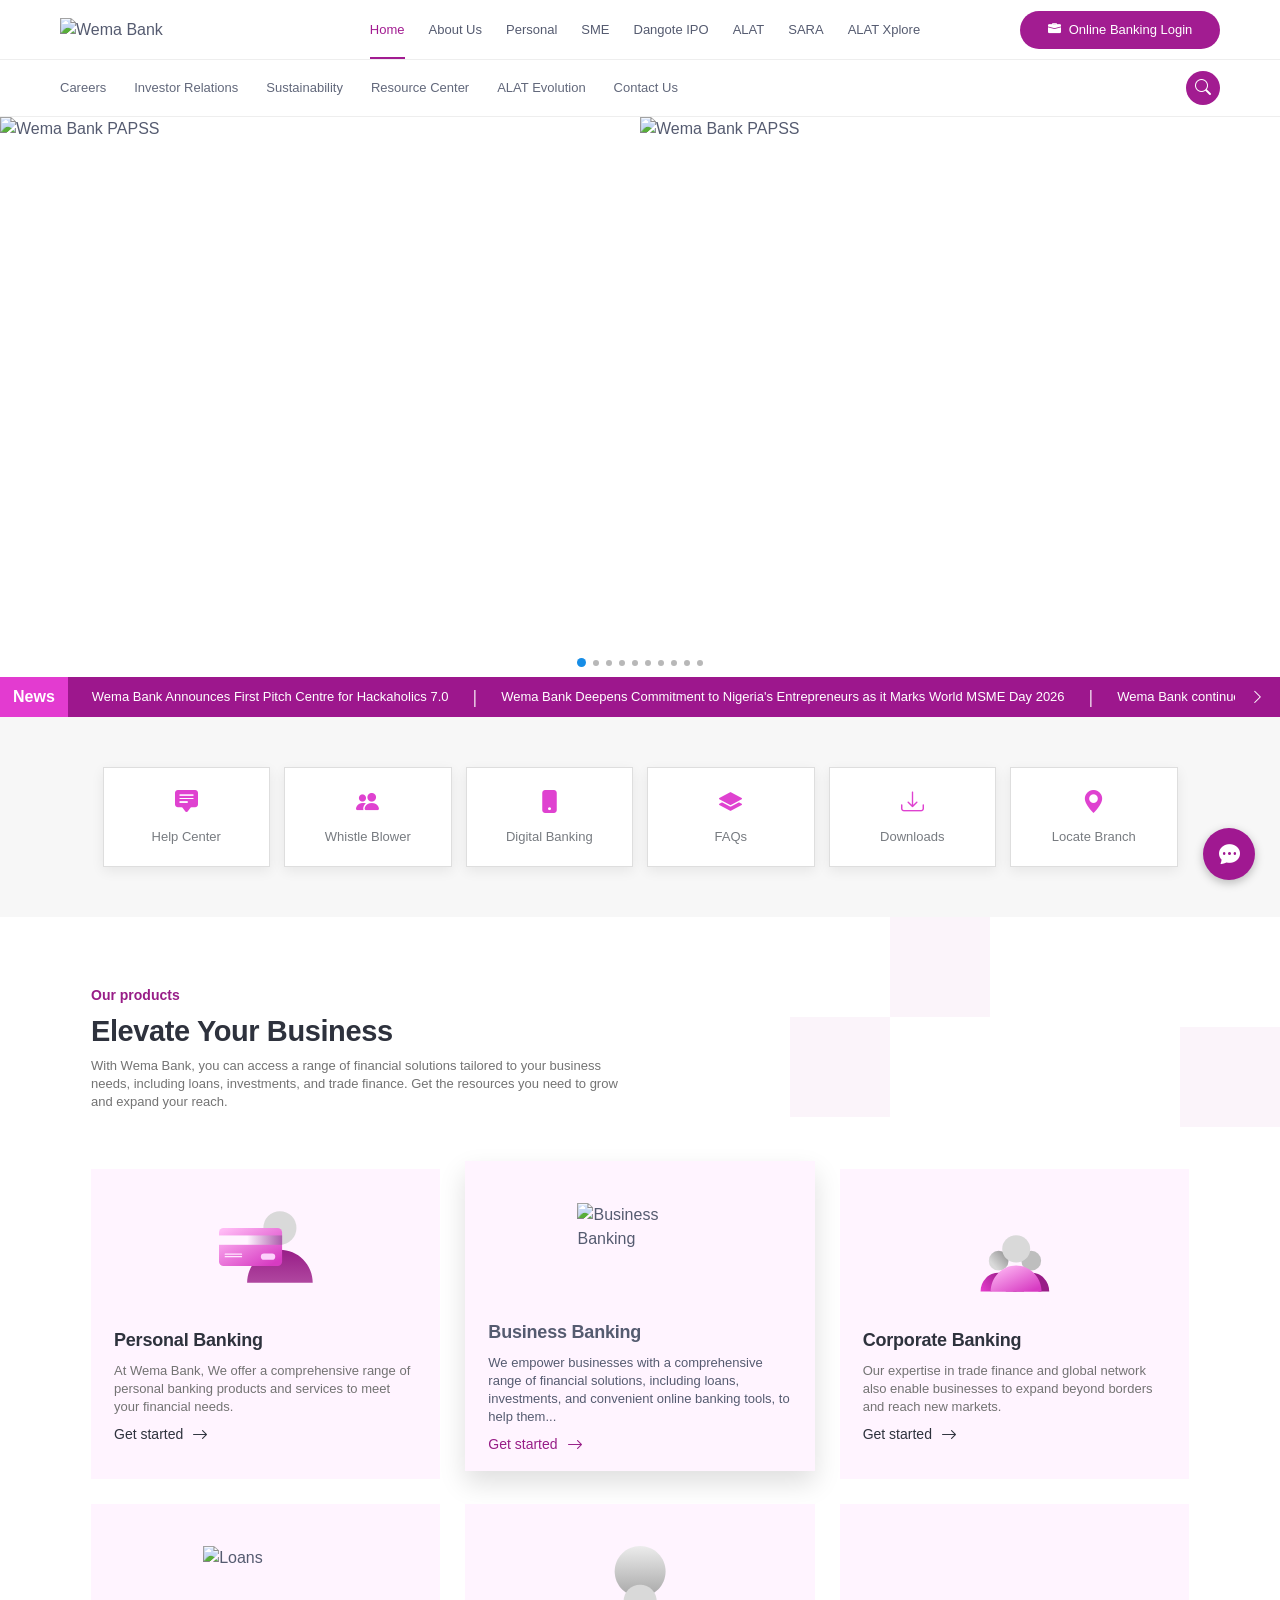
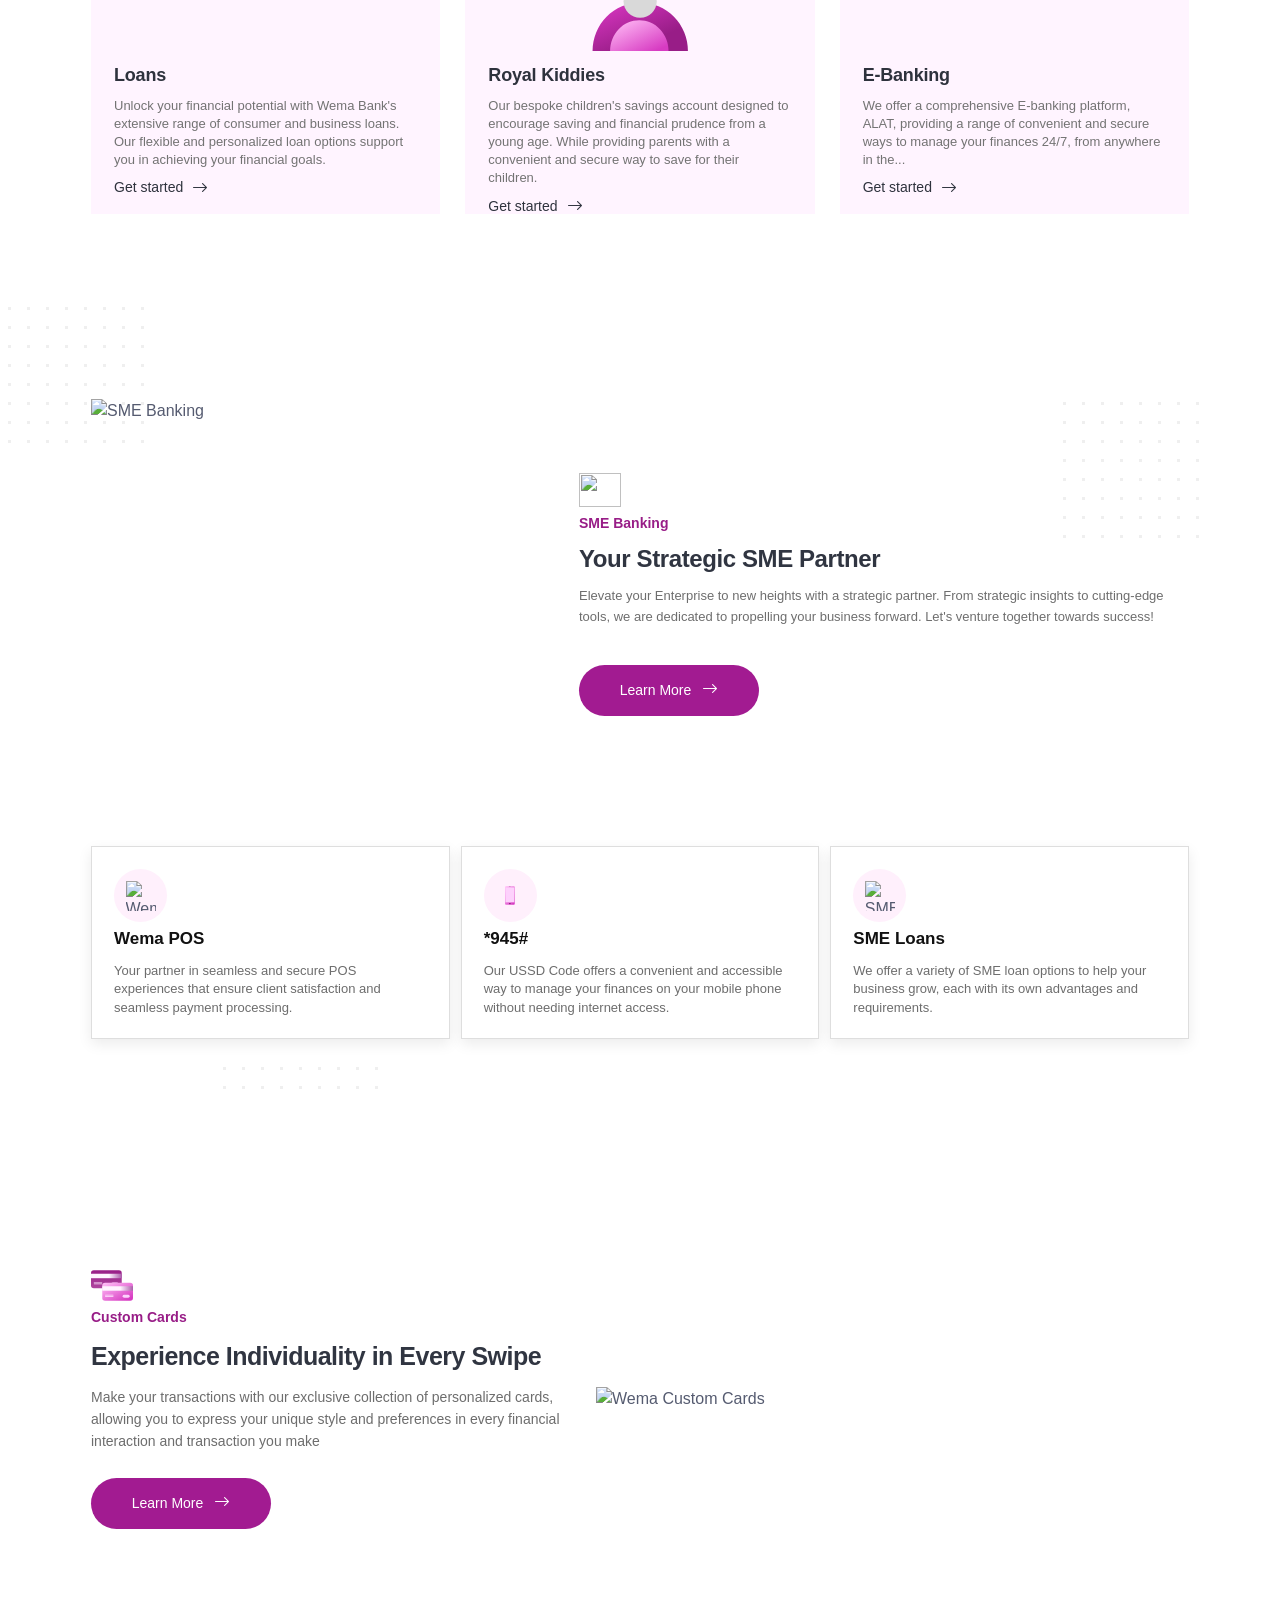
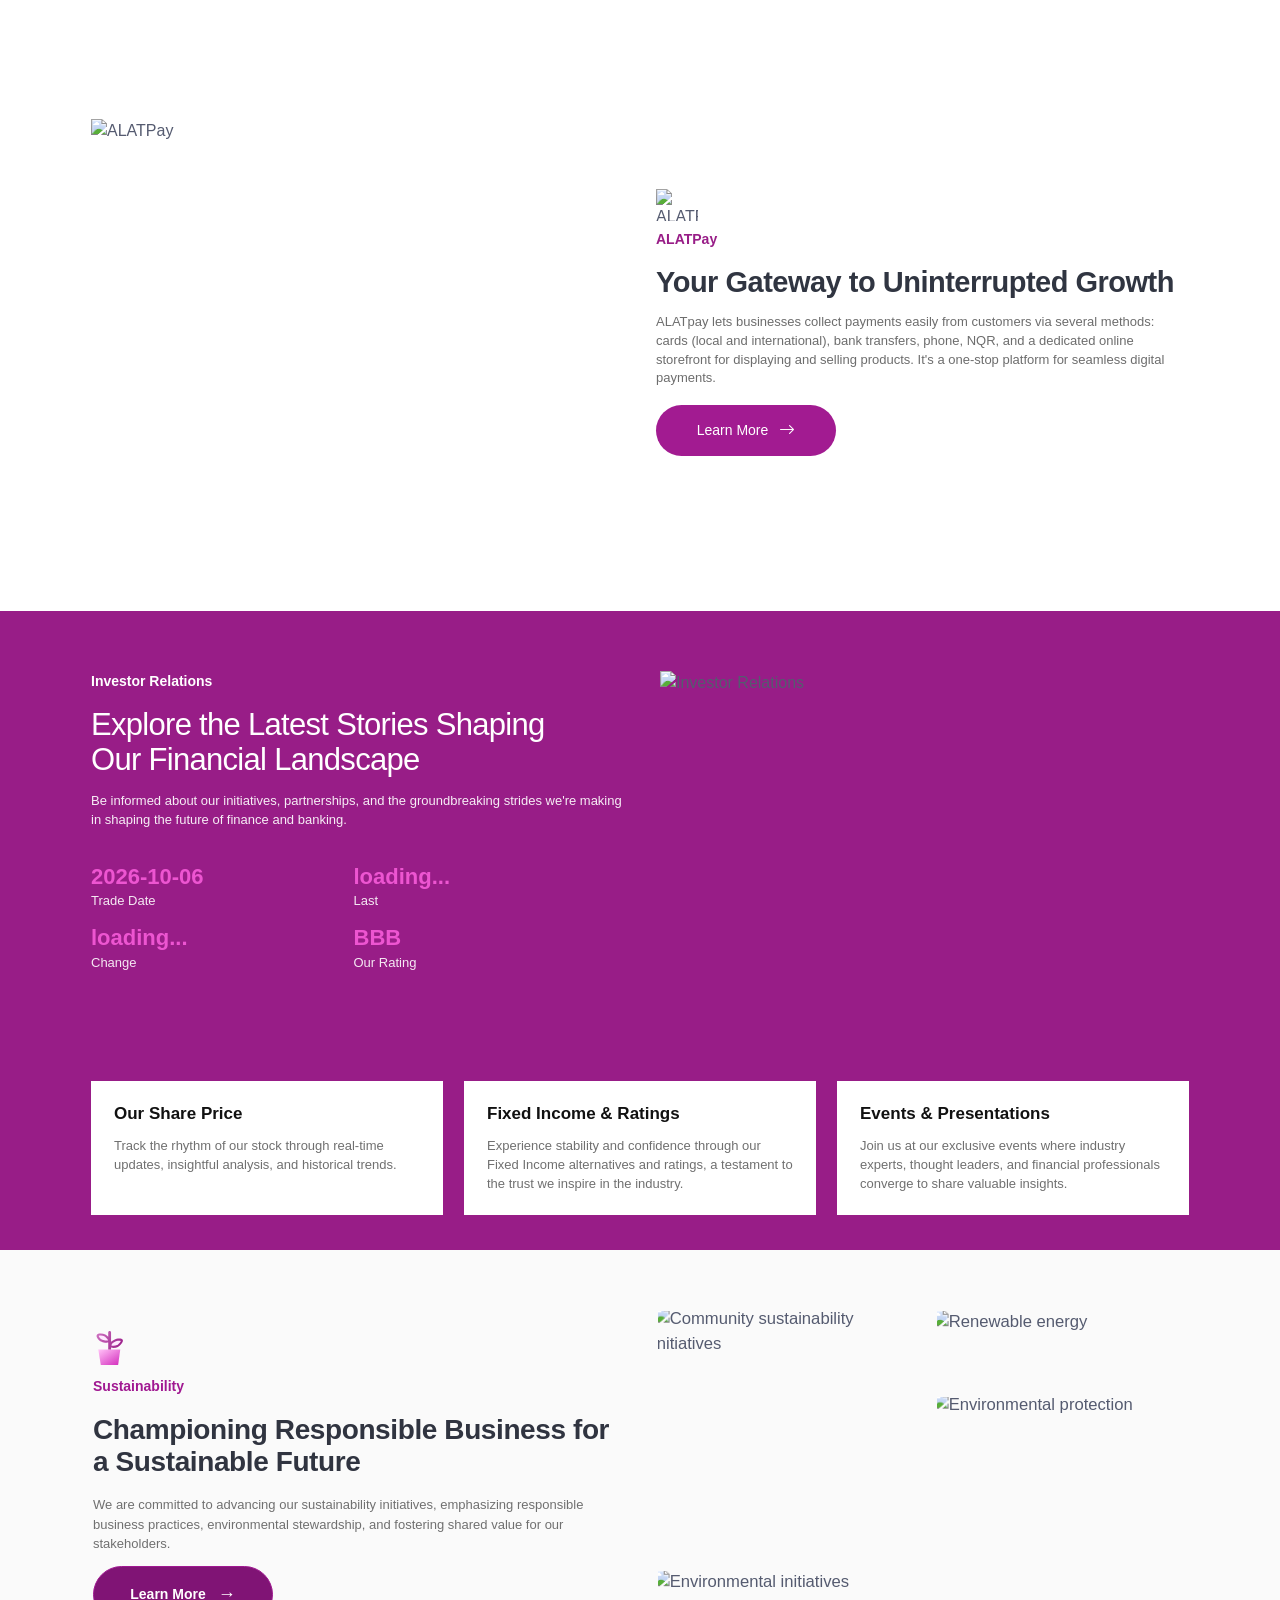
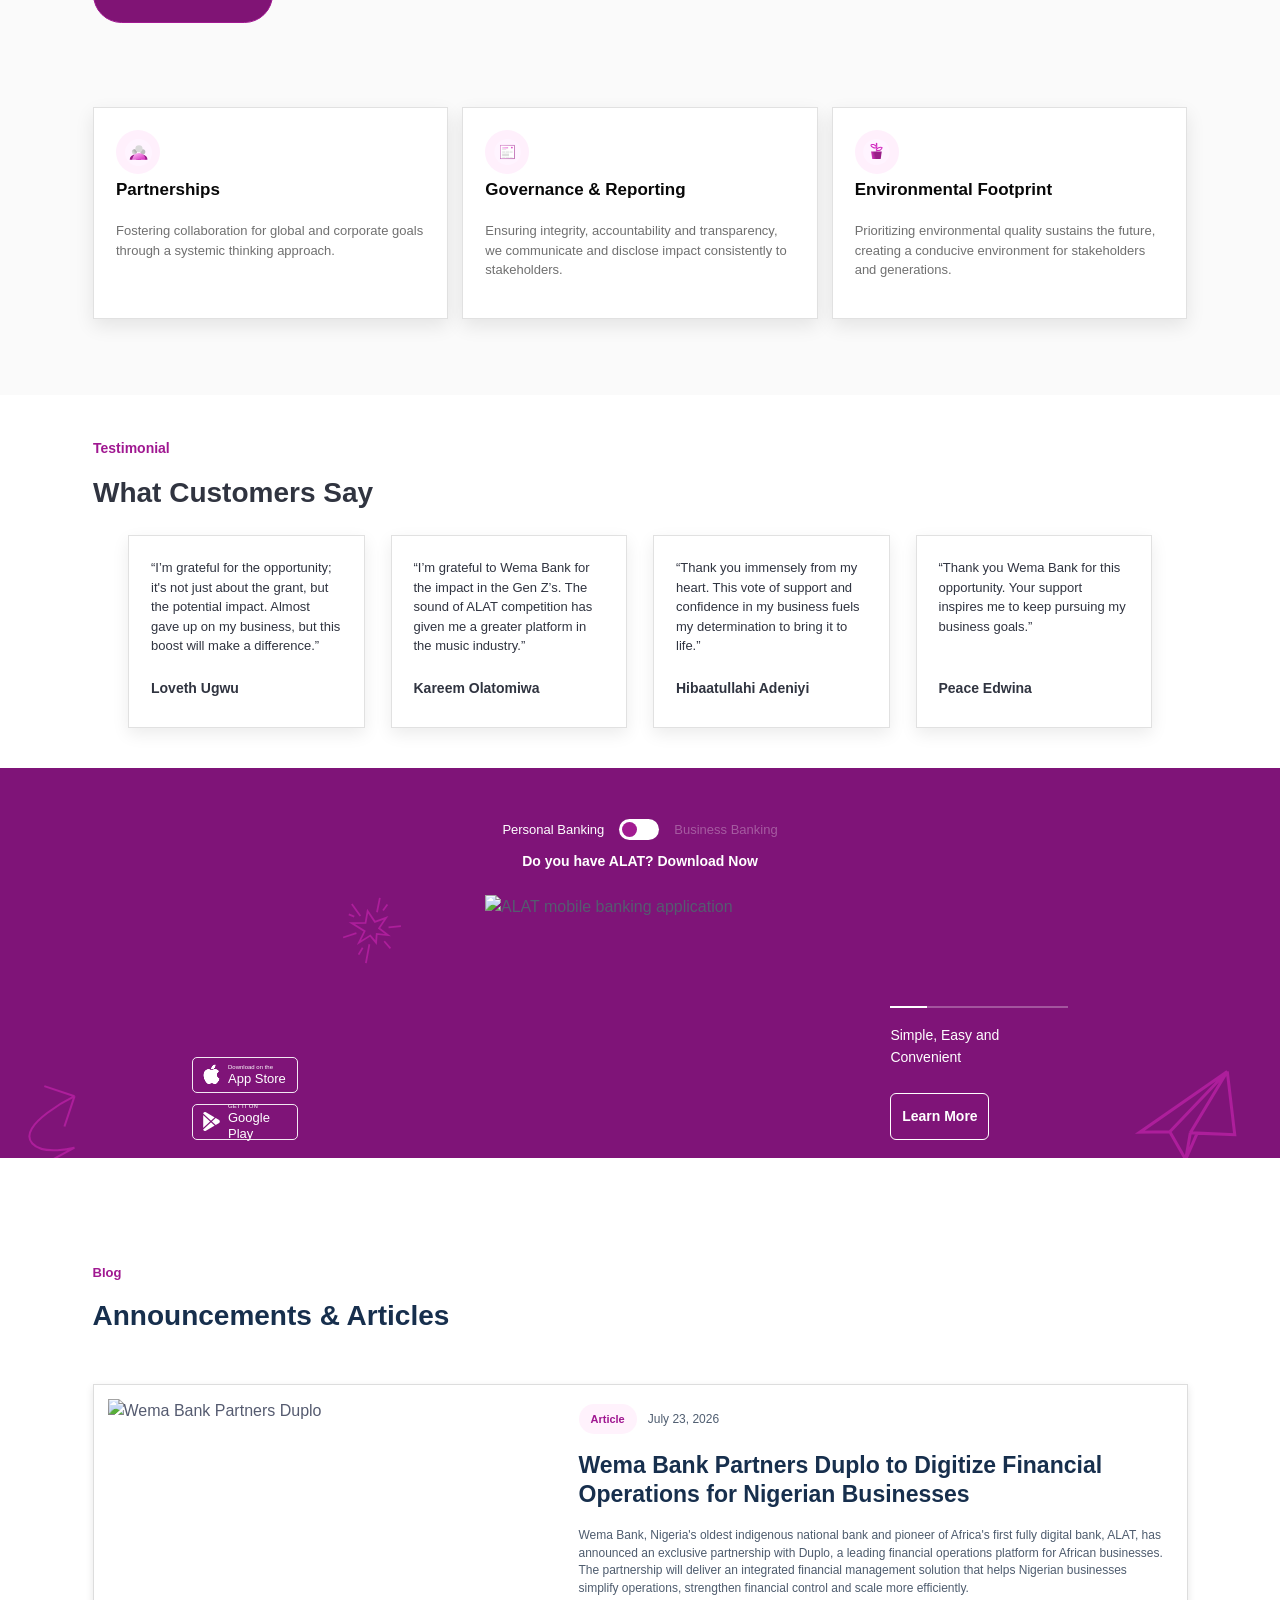
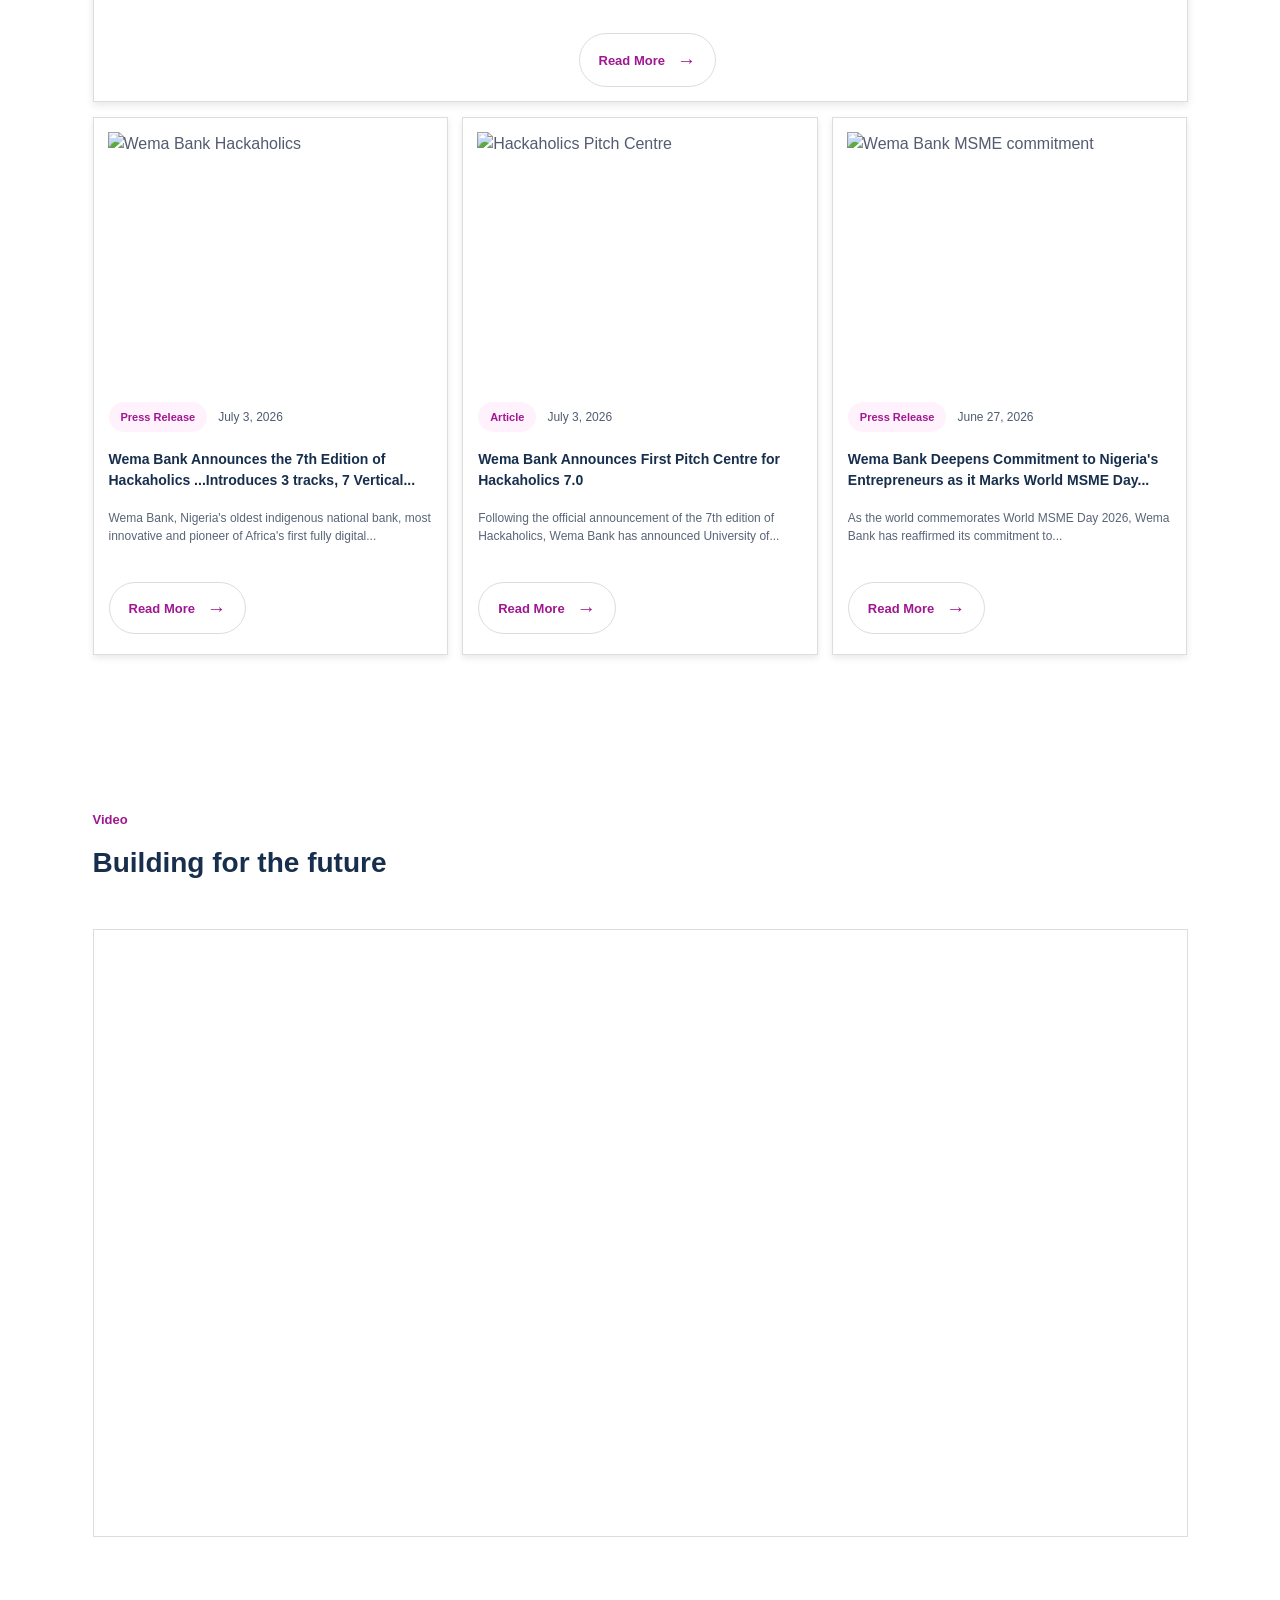
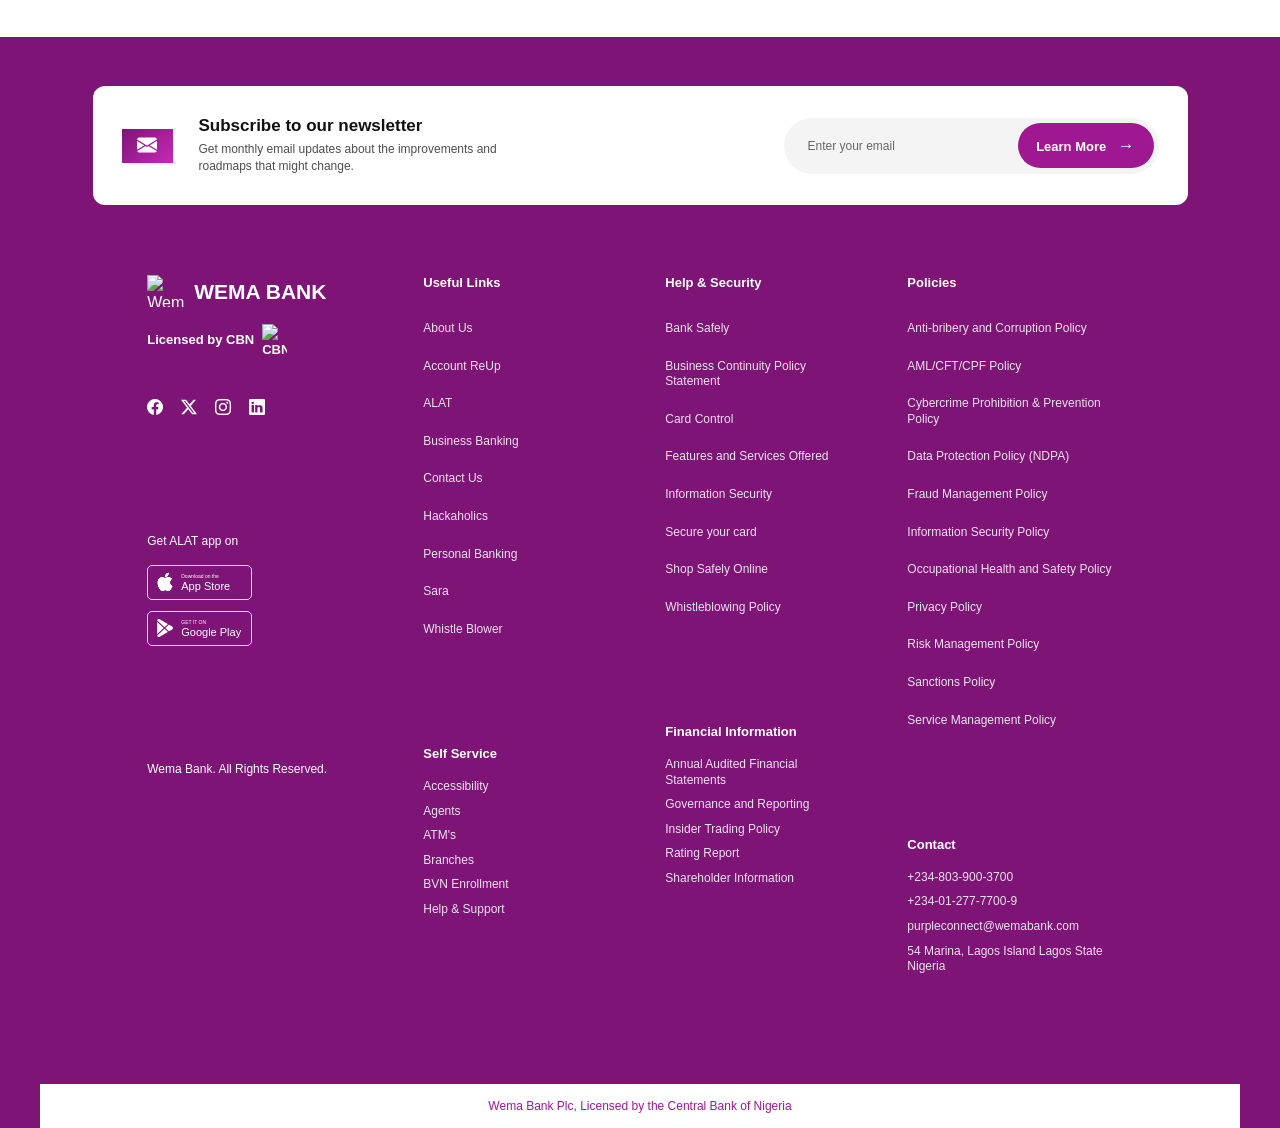
==== commit 48350d63: "fixed" ====
--- a/index.html
+++ b/index.html
@@ -24,7 +24,7 @@
                 <img src="https://wemabank.com/assets/wemaFull-55brX0lO.svg" alt="Wema Bank">
             </a>
 
-            <nav class="first-nav">
+            <nav class="primary-nav">
                 <a href="#" class="active">Home</a>
                 <a href="#">About Us</a>
                 <a href="#">Personal</a>
@@ -35,12 +35,12 @@
                 <a href="#">ALAT Xplore</a>
             </nav>
 
-            <a href="#" class="login-btn">
-                <i class="bi bi-lock-fill"></i>
+            <a href="#" class="login-button">
+                <i class="bi bi-briefcase-fill"></i>
                 <span>Online Banking Login</span>
             </a>
 
-            <button class="menu-btn" type="button" aria-label="Open menu">
+            <button class="menu-button" type="button" aria-label="Open menu">
                 <i class="bi bi-list"></i>
             </button>
 
@@ -48,9 +48,9 @@
 
         <div class="header-bottom">
 
-            <nav class="second-nav">
-
-                <div class="second-item careers-menu">
+            <nav class="secondary-nav">
+
+                <div class="secondary-item careers-menu">
 
                     <a href="#">Careers</a>
 
@@ -65,7 +65,7 @@
 
                 </div>
 
-                <div class="second-item investors-menu">
+                <div class="secondary-item investors-menu">
 
                     <a href="#">Investor Relations</a>
 
@@ -82,7 +82,7 @@
 
                 </div>
 
-                <div class="second-item sustainability-menu">
+                <div class="secondary-item sustainability-menu">
 
                     <a href="#">Sustainability</a>
 
@@ -99,17 +99,19 @@
 
                 </div>
 
-                <div class="second-item resource-menu">
+                <div class="secondary-item resource-menu">
 
                     <a href="#">Resource Center</a>
 
                     <div class="dropdown-menu">
+
                         <a href="#">Bank Verification Number – Code To Check Your BVN</a>
                         <a href="#">Loan Rate Calculators – Mortgage, Car Loan or Any Loan</a>
                         <a href="#">Downloads</a>
                         <a href="#">Manuals</a>
                         <a href="#">Videos</a>
                         <a href="#">FAQ</a>
+
                     </div>
 
                 </div>
@@ -128,7 +130,7 @@
 
             </nav>
 
-            <button class="search-btn" type="button" aria-label="Search">
+            <button class="search-button" type="button" aria-label="Search">
                 <i class="bi bi-search"></i>
             </button>
 
@@ -137,7 +139,7 @@
     </header>
 
 
-    <main>
+   
 
         <section class="hero">
 
@@ -378,7 +380,7 @@
             </div>
 
 
-            <div class="news">
+            <div class="news-ticker">
 
                 <div class="news-label">
                     News
@@ -710,7 +712,7 @@
                         Elevate your Enterprise to new heights with a strategic
                         partner. From strategic insights to cutting-edge tools,
                         we are dedicated to propelling your business forward.
-                        Let's venture together towards success.
+                        Let's venture together towards success!
                     </p>
 
                     <a href="#" class="sme-button">
@@ -1546,7 +1548,7 @@
 
                         <p>Get ALAT app on</p>
 
-                        <a href="#" class="footer-app-btn">
+                        <a href="#" class="footer-app-button">
 
                             <i class="bi bi-apple"></i>
 
--- a/style.css
+++ b/style.css
@@ -5,13 +5,11 @@
 }
 
 
-
 body {
     font-family: Arial, Helvetica, sans-serif;
-    color: #5a6179;
-    /* background-color: white; */
+    color: #555b70;
+    background: #ffffff;
     overflow-x: hidden;
-     background: white;
 }
 
 a {
@@ -19,37 +17,38 @@
     color: inherit;
 }
 
+html {
+    scroll-behavior: smooth;
+}
+
+
 button,
 input {
     font: inherit;
 }
 
-html {
-    scroll-behavior: smooth;
-}
-
 button {
     cursor: pointer;
 }
 
 .header {
-    background: white;
+    width: 100%;
+    background: #ffffff;
     position: relative;
-     width: 100%;
     z-index: 1000;
 }
 
 .header-top {
-    padding: 0 62px;
     height: 60px;
-    align-items: center;
-    display: flex;
-    border-bottom: 1px solid #f5f3f3;
+    display: flex;
+    align-items: center;
+    padding: 0 60px;
+    border-bottom: 1px solid #eeeeee;
 }
 
 .logo {
-    width: 180px;
-    flex-shrink: 1;
+    width: 210px;
+    flex-shrink: 0;
 }
 
 .logo img {
@@ -57,16 +56,16 @@
     display: block;
 }
 
-.first-nav {
-    align-items: center;
-    display: flex;
+.primary-nav {
+    display: flex;
+    align-items: center;
+    justify-content: center;
+    gap: 24px;
     flex: 1;
-    gap: 24px;
     height: 100%;
-    justify-content: center;
-}
-
-.first-nav a {
+}
+
+.primary-nav a {
     height: 100%;
     display: flex;
     align-items: center;
@@ -77,73 +76,73 @@
     transition: 0.25s ease;
 }
 
-.first-nav a:hover,
-.first-nav a.active {
+.primary-nav a:hover,
+.primary-nav a.active {
     color: #a21c91;
 }
 
-.first-nav a.active::after {
+.primary-nav a.active::after {
     content: "";
     position: absolute;
     left: 0;
     right: 0;
     bottom: 0;
     height: 2px;
-    background: #b41fa0;
-}
-
-.login-btn {
-    align-items: center;
-    background: #9c218c;
+    background: #a21c91;
+}
+
+.login-button {
+    min-width: 200px;
+    height: 38px;
+    padding: 0 18px;
     border-radius: 25px;
-    min-width: 200px;
+    display: flex;
+    align-items: center;
+    justify-content: center;
     gap: 8px;
-    height: 40px;
-    padding: 0 18px;
-    color: white;
-    display: flex;
-    justify-content: center;
-    font-size: 14px;
-}
-
-.login-btn:hover {
+    background: #a21c91;
+    color: #ffffff;
+    font-size: 13px;
+}
+
+.login-button:hover {
     background: #851477;
-    color: white;
-}
-
-.menu-btn {
+    color: #ffffff;
+}
+
+.menu-button {
     display: none;
-    font-size: 28px;
     border: none;
     background: transparent;
-    color: #991b88;
+    color: #a21c91;
+    font-size: 28px;
 }
 
 .header-bottom {
-    align-items: center;
-    height: 59px;
-    border-bottom: 1px solid #f8f3f3;
-    display: flex;
+    height: 57px;
     padding: 0 60px;
+    display: flex;
+    align-items: center;
+    border-bottom: 1px solid #eeeeee;
     position: relative;
     z-index: 100;
 }
 
-.second-nav {
+.secondary-nav {
     height: 100%;
     display: flex;
     align-items: center;
     gap: 28px;
 }
 
-.second-item {
+.secondary-item {
     height: 100%;
     position: relative;
     display: flex;
     align-items: center;
 }
 
-.second-item>a {
+.secondary-item>a {
     height: 100%;
     display: flex;
     align-items: center;
@@ -154,33 +153,33 @@
     transition: color 0.2s ease;
 }
 
-.second-item>a:hover {
-    color: #9b1b8a;
-}
-
-.second-item:hover>a {
-    color: #9b1b8a;
-}
-
-.second-item:hover>a::after {
+.secondary-item>a:hover {
+    color: #a21c91;
+}
+
+.secondary-item:hover>a {
+    color: #a21c91;
+}
+
+.secondary-item:hover>a::after {
     content: "";
     position: absolute;
     left: 0;
     right: 0;
     bottom: 7px;
     height: 2px;
-    background: #9b1b8a;
+    background: #a21c91;
 }
 
 .dropdown-menu {
     position: absolute;
-    top: 58px;
+    top: 57px;
     left: 50%;
     transform: translateX(-50%);
+    background: #ffffff;
+    box-shadow: 0 4px 12px rgba(0, 0, 0, 0.12);
+    display: none;
     flex-direction: column;
-    background: white;
-    box-shadow: 0 4px 12px rgba(4, 4, 4, 0.12);
-    display: none;
     padding: 12px 0;
     z-index: 9999;
 }
@@ -198,7 +197,7 @@
     border-bottom: 9px solid #ffffff;
 }
 
-.second-item:hover .dropdown-menu {
+.secondary-item:hover .dropdown-menu {
     display: flex;
 }
 
@@ -215,8 +214,8 @@
 }
 
 .dropdown-menu a:hover {
-    background: #fffefe;
-    color: #9b1b8a;
+    background: #f8f8f8;
+    color: #a21c91;
 }
 
 .careers-menu .dropdown-menu {
@@ -224,11 +223,11 @@
 }
 
 .investors-menu .dropdown-menu {
-    width: 180px;
+    width: 175px;
 }
 
 .sustainability-menu .dropdown-menu {
-    width: 270px;
+    width: 265px;
 }
 
 .resource-menu .dropdown-menu {
@@ -236,11 +235,11 @@
 }
 
 .careers-menu .dropdown-menu a {
-    min-height: 48px;
+    min-height: 45px;
 }
 
 .investors-menu .dropdown-menu a {
-    min-height: 49px;
+    min-height: 47px;
 }
 
 .sustainability-menu .dropdown-menu a {
@@ -251,21 +250,20 @@
     min-height: 46px;
 }
 
-.search-btn {
-    border-radius: 50%;
-    background: #a01b8e;
-    color: #ffffff;
-    cursor: pointer;
+.search-button {
+    width: 34px;
     height: 34px;
     margin-left: auto;
     border: none;
-    width: 34px;
-}
-
-.search-btn:hover {
-    background: #841377;
-}
-
+    border-radius: 50%;
+    background: #a21c91;
+    color: #ffffff;
+    cursor: pointer;
+}
+
+.search-button:hover {
+    background: #851477;
+}
 
 .hero {
     width: 100%;
@@ -275,13 +273,11 @@
     background: #ffffff;
 }
 
-
 .hero-slider {
     width: 100%;
     height: 100%;
     position: relative;
 }
-
 
 .hero-slide {
     position: absolute;
@@ -292,8 +288,8 @@
     opacity: 0;
     visibility: hidden;
     transition:
-      opacity 0.6s ease,
-      visibility 0.8s ease;
+        opacity 0.8s ease,
+        visibility 0.8s ease;
 }
 
 .hero-slide.active {
@@ -356,7 +352,7 @@
 }
 
 .slide-one {
-    background: #ffffff;
+    background: white;
 }
 
 .slide-two {
@@ -564,7 +560,7 @@
 
 .slide-seven .slide-content h1 {
     margin: 0;
-    color: white;
+    color: #ffffff;
     font-size: clamp(38px, 4vw, 58px);
     line-height: 1.08;
     font-weight: 700;
@@ -572,7 +568,7 @@
 
 .slide-seven .slide-content h1 strong {
     display: block;
-    color: white;
+    color: #ffffff;
     font-weight: 700;
 }
 
@@ -650,7 +646,7 @@
     transform: translateY(-50%);
     width: 37%;
     text-align: left;
-    color: black;
+    color: #000000;
     z-index: 20;
 }
 
@@ -931,7 +927,7 @@
     background: #178de6;
 }
 
-.news{
+.news-ticker {
     position: absolute;
     left: 0;
     bottom: 0;
@@ -978,17 +974,17 @@
 
 .news-item {
     color: #ffffff;
-    font-size: 14px;
-    font-weight: 510;
+    font-size: 13px;
+    font-weight: 500;
     white-space: nowrap;
     padding: 0 24px;
-    transition: color 0.256s ease;
+    transition: color 0.25s ease;
 }
 
 .news-divider {
-    color: rgba(245, 244, 244, 0.8);
-    font-size: 19px;
-    font-weight: 310;
+    color: rgba(255, 255, 255, 0.8);
+    font-size: 18px;
+    font-weight: 300;
     flex-shrink: 0;
 }
 
@@ -1091,7 +1087,7 @@
     position: relative;
     display: flex;
     flex-direction: column;
-    height: 317px;
+    height: 310px;
     padding: 42px 23px 25px;
     background: #fff4ff;
     border: none;
@@ -1106,6 +1102,7 @@
 .elevate-card:hover {
     transform: translateY(-20px);
     box-shadow: 0 12px 25px rgba(152, 29, 135, 0.08);
+    /* background-color: #ee05db; */
 }
 
 .elevate-card.elevate-featured {
@@ -1495,7 +1492,7 @@
 .sme-services {
     position: relative;
     z-index: 2;
-    width: 1100px;
+    width: 1098px;
     max-width: calc(100% - 50px);
     margin: 57px auto 0;
     display: grid;
@@ -1504,11 +1501,11 @@
 }
 
 .sme-service-card {
-    min-height: 190px;
-    padding: 24px 24px 20px;
+    min-height: 188px;
+    padding: 22px 22px 20px;
     background: #ffffff;
-    border: 1px solid #e3e1e1;
-    box-shadow: 0 5px 14px black;
+    border: 1px solid #dedede;
+    box-shadow: 0 5px 13px rgba(0, 0, 0, 0.08);
     transition:
         transform 0.1s ease,
         box-shadow 0.3s ease;
@@ -1516,7 +1513,7 @@
 
 .sme-service-card:hover {
     transform: translateY(-15px);
-    box-shadow: 0 10px 22px black;
+    box-shadow: 0 10px 22px rgba(0, 0, 0, 0.11);
 }
 
 .sme-service-icon {
@@ -1699,7 +1696,7 @@
     position: relative;
     width: 100%;
     padding: 70px 0 85px;
-    background: white;
+    background: #ffffff;
     overflow: hidden;
 }
 
@@ -1749,7 +1746,7 @@
 
     margin-bottom: 15px;
 
-    color: #911a81;
+    color: #981d87;
 
     font-size: 14px;
     line-height: 1.2;
@@ -1761,7 +1758,7 @@
 
     margin: 0 0 13px;
 
-    color: #343946;
+    color: #303541;
 
     font-size: 25px;
     line-height: 1.25;
@@ -1775,7 +1772,7 @@
 
     margin: 0;
 
-    color: #6f6f6f;
+    color: #6d6d6d;
 
     font-size: 13px;
     line-height: 1.55;
@@ -1796,11 +1793,11 @@
     margin-top: 18px;
     padding: 0 25px;
 
-    background: #9b1a8a;
+    background: #a21b91;
 
     border-radius: 30px;
 
-    color: white;
+    color: #ffffff;
 
     font-size: 14px;
     font-weight: 500;
@@ -1820,14 +1817,14 @@
 }
 
 .custom-cards-button:hover {
-    background: #9c168a;
+    background: #8c147d;
 
     color: #ffffff;
 
     transform: translateY(-2px);
 
     box-shadow:
-        0 8px 20px rgba(162, 30, 144, 0.2);
+        0 8px 20px rgba(162, 27, 145, 0.2);
 }
 
 .custom-cards-button:hover i {
@@ -1869,11 +1866,11 @@
 
         gap: 0;
 
-        min-height: 375px;
+        min-height: 370px;
     }
 
     .custom-cards-content h2 {
-        font-size: 27px;
+        font-size: 25px;
     }
 
     .custom-cards-content p {
@@ -1881,7 +1878,7 @@
     }
 
     .custom-cards-image {
-        height: 380px;
+        height: 370px;
     }
 
     .custom-cards-image img {
@@ -1972,7 +1969,7 @@
     position: relative;
     width: 100%;
     padding: 35px 0 85px;
-    background: white;
+    background: #ffffff;
     overflow: hidden;
 }
 
@@ -2033,7 +2030,7 @@
 .alatpay-content h2 {
     max-width: 570px;
     margin: 0 0 13px;
-    color: #2e343f;
+    color: #303541;
     font-size: 29px;
     line-height: 1.25;
     font-weight: 700;
@@ -2041,11 +2038,11 @@
 }
 
 .alatpay-content p {
-    max-width: 565px;
+    max-width: 560px;
     margin: 0;
     color: #6d6d6d;
     font-size: 13px;
-    line-height: 1.46;
+    line-height: 1.45;
     font-weight: 400;
 }
 
@@ -2060,7 +2057,7 @@
     padding: 0 25px;
     background: #a21b91;
     border-radius: 30px;
-    color: white;
+    color: #ffffff;
     font-size: 14px;
     font-weight: 500;
     text-decoration: none;
@@ -2077,7 +2074,7 @@
 
 .alatpay-button:hover {
     background: #8c147d;
-    color: white;
+    color: #ffffff;
     transform: translateY(-2px);
     box-shadow: 0 8px 20px rgba(162, 27, 145, 0.2);
 }
@@ -2218,7 +2215,7 @@
 .investor-label {
     display: block;
     margin-bottom: 17px;
-    color: white;
+    color: #ffffff;
     font-size: 14px;
     line-height: 1.2;
     font-weight: 700;
@@ -2226,7 +2223,7 @@
 
 .investor-content h2 {
     margin: 0 0 15px;
-    color: white;
+    color: #ffffff;
     font-size: 31px;
     line-height: 1.13;
     font-weight: 400;
@@ -2236,7 +2233,7 @@
 .investor-content p {
     max-width: 555px;
     margin: 0;
-    color: rgba(252, 248, 248, 0.92);
+    color: rgba(255, 255, 255, 0.92);
     font-size: 13px;
     line-height: 1.45;
     font-weight: 400;
@@ -2247,7 +2244,7 @@
     grid-template-columns: 1fr 1fr;
     column-gap: 55px;
     row-gap: 18px;
-    width: 471px;
+    width: 470px;
     margin-top: 35px;
 }
 
@@ -2261,15 +2258,15 @@
     margin-bottom: 4px;
     color: #ed55d1;
     font-size: 22px;
-    line-height: 1.11;
+    line-height: 1.1;
     font-weight: 700;
 }
 
 .investor-stat span {
-    color: rgba(242, 234, 234, 0.9);
+    color: rgba(255, 255, 255, 0.9);
     font-size: 13px;
     line-height: 1.2;
-    font-weight: 410;
+    font-weight: 400;
 }
 
 .investor-image {
@@ -2295,13 +2292,13 @@
 .investor-card {
     min-height: 134px;
     padding: 23px 23px 20px;
-    background: white;
+    background: #ffffff;
     border: none;
 }
 
 .investor-card h3 {
     margin: 0 0 13px;
-    color: #0b0b0b;
+    color: #111111;
     font-size: 17px;
     line-height: 1.2;
     font-weight: 700;
@@ -2310,7 +2307,7 @@
 .investor-card p {
     max-width: 315px;
     margin: 0;
-    color: #747474;
+    color: #707070;
     font-size: 13px;
     line-height: 1.45;
     font-weight: 400;
@@ -2392,7 +2389,7 @@
 
     .investor-content p {
         max-width: 100%;
-        font-size: 15px;
+        font-size: 14px;
         line-height: 1.6;
     }
 
@@ -2523,12 +2520,12 @@
 }
 
 .footer-column a {
-    color: #bdc1cb;
+    color: #b6bac5;
     font-size: 12px;
 }
 
 .footer-column a:hover {
-    color: white;
+    color: #ffffff;
 }
 
 .footer-bottom {
@@ -2552,12 +2549,12 @@
 .chat-button {
     position: fixed;
     border: none;
-    color: white;
+    color: #ffffff;
     display: flex;
     align-items: center;
     justify-content: center;
     z-index: 1500;
-    box-shadow: 0 4px 15px rgba(7, 7, 7, 0.2);
+    box-shadow: 0 4px 15px rgba(0, 0, 0, 0.2);
 }
 
 .accessibility-button {
@@ -3182,6 +3179,14 @@
     color: #777b80;
 }
 
+@media (max-width: 600px) {
+    
+    .quick-links-container {
+        grid-template-columns: repeat(3, 1fr);
+        gap: 10px;
+    }
+}
+
 .wema-sustainability {
     width: 100%;
     background: #fafafa;
@@ -4309,7 +4314,7 @@
     width: 100%;
     max-width: 1095px;
     margin: 0 auto;
-    padding: 49px 0 30px;
+    padding: 49px 0 29px;
 }
 
 .footer-newsletter {
@@ -4486,7 +4491,7 @@
     font-weight: 500;
 }
 
-.footer-app-btn {
+.footer-app-button {
     width: 105px;
     height: 35px;
     margin-bottom: 11px;
@@ -4501,22 +4506,22 @@
     text-decoration: none;
 }
 
-.footer-app-btn i {
+.footer-app-button i {
     font-size: 18px;
 }
 
-.footer-app-btn span {
+.footer-app-button span {
     display: flex;
     flex-direction: column;
     line-height: 1;
 }
 
-.footer-app-btn small {
+.footer-app-button small {
     font-size: 5px;
     margin-bottom: 2px;
 }
 
-.footer-app-btn strong {
+.footer-app-button strong {
     font-size: 11px;
     font-weight: 500;
 }
@@ -4573,12 +4578,12 @@
 
 .footer-bottom {
     width: 100%;
-    height: 40px;
+    height: 42px;
     display: flex;
     align-items: center;
     justify-content: center;
     box-sizing: border-box;
-    background: rgb(237, 223, 223);
+    background: #ffffff;
 }
 
 .footer-bottom p {
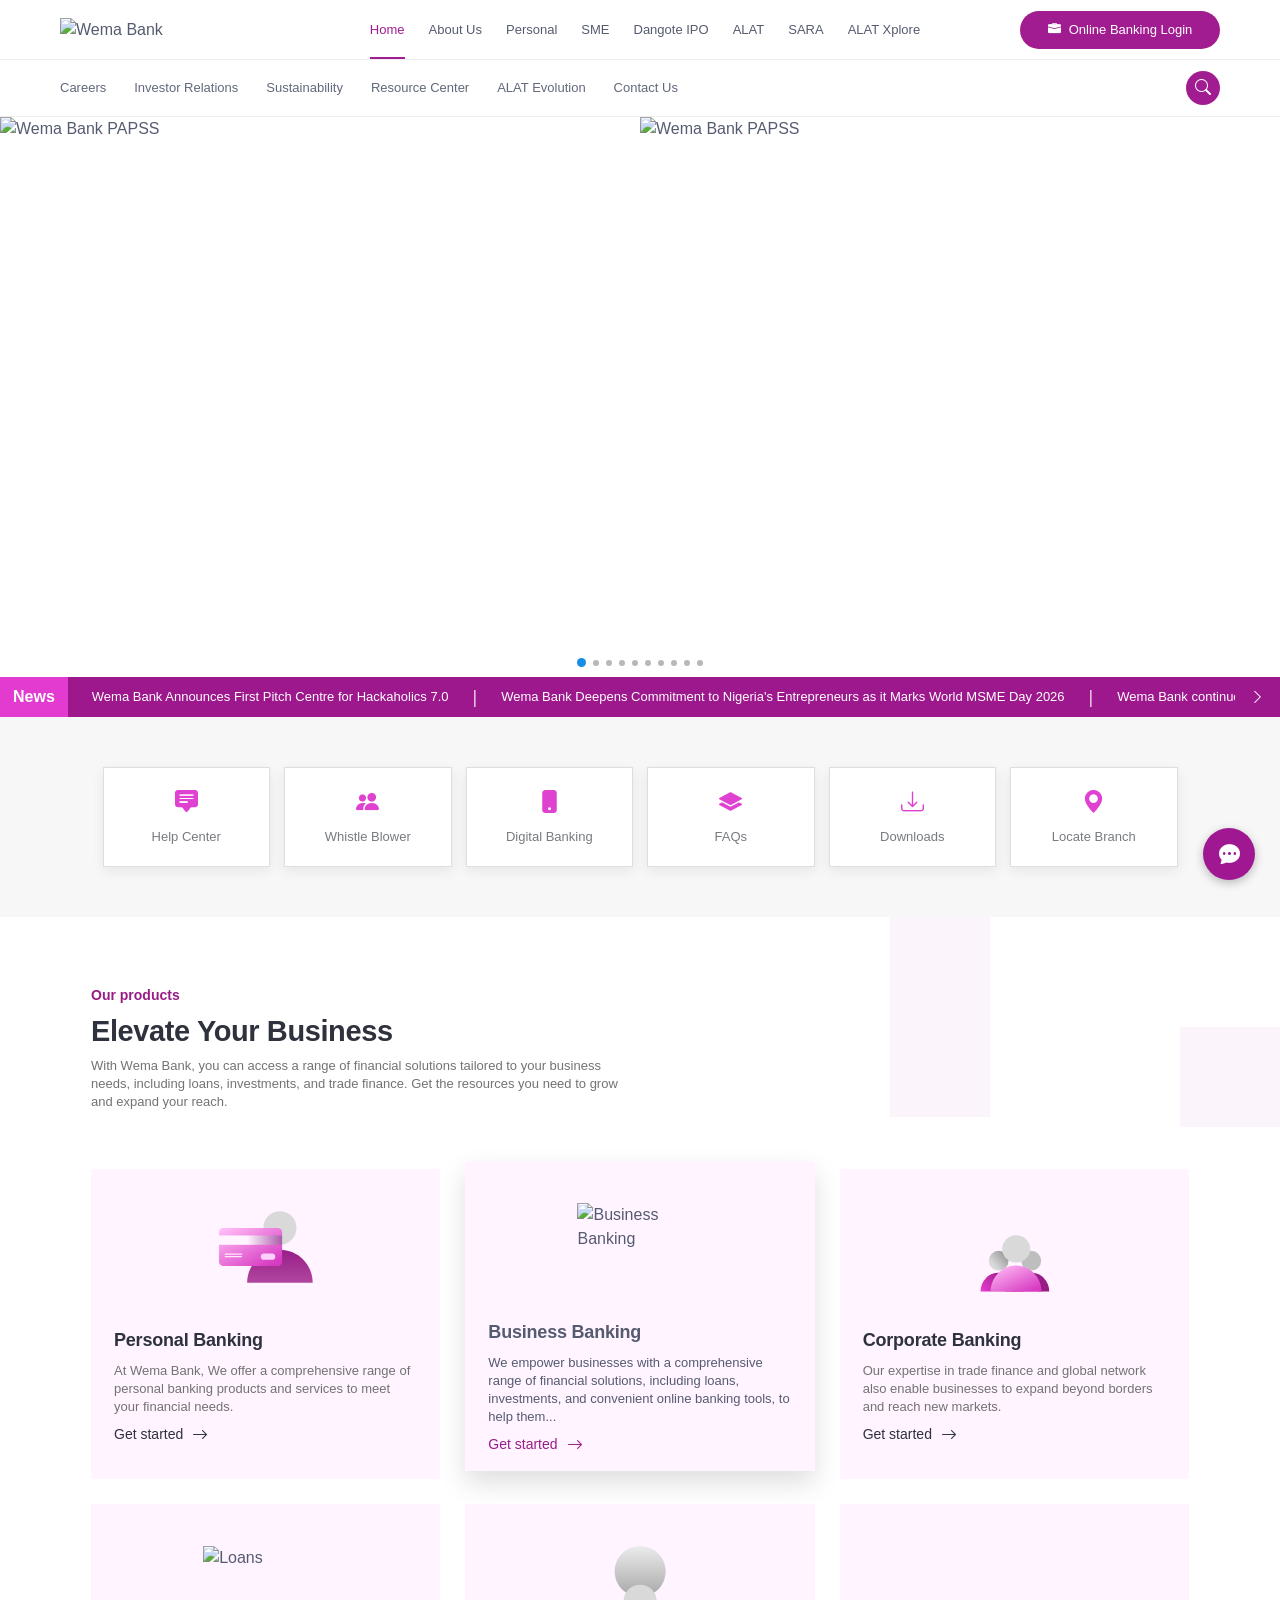
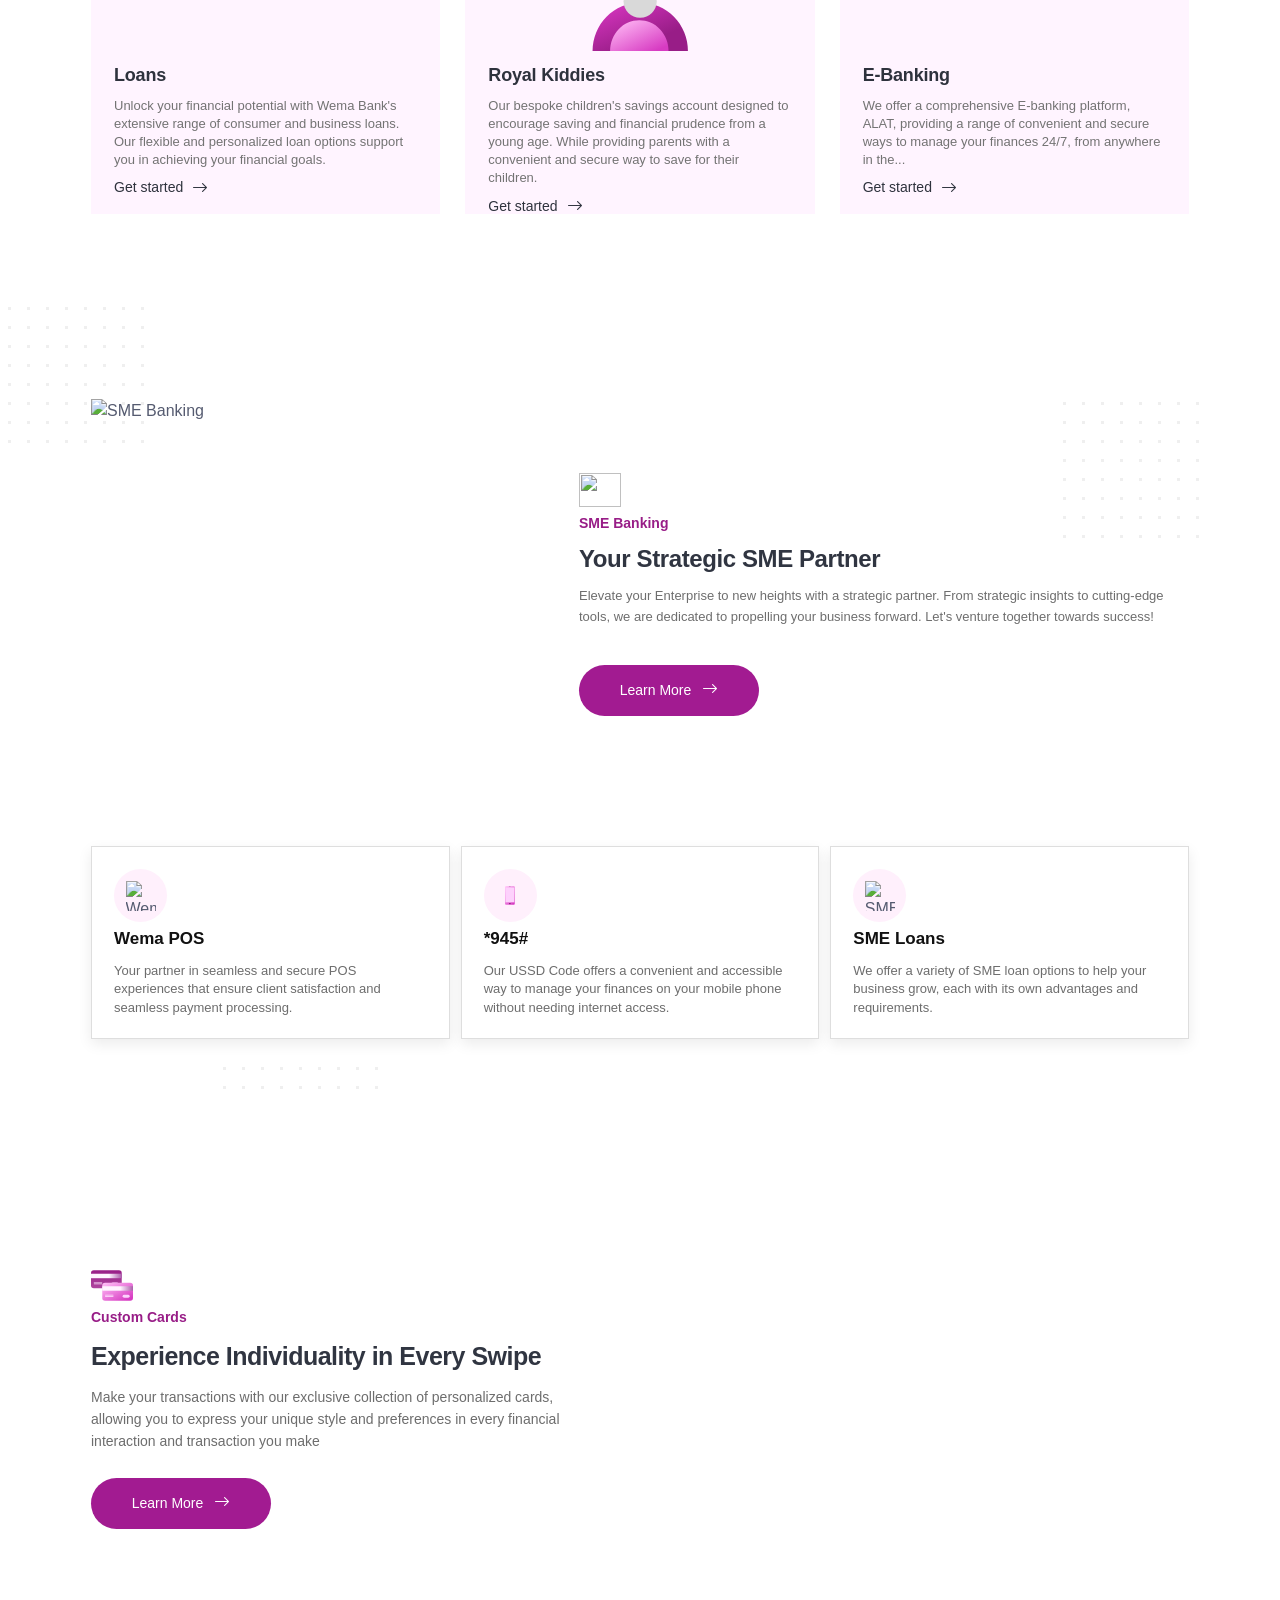
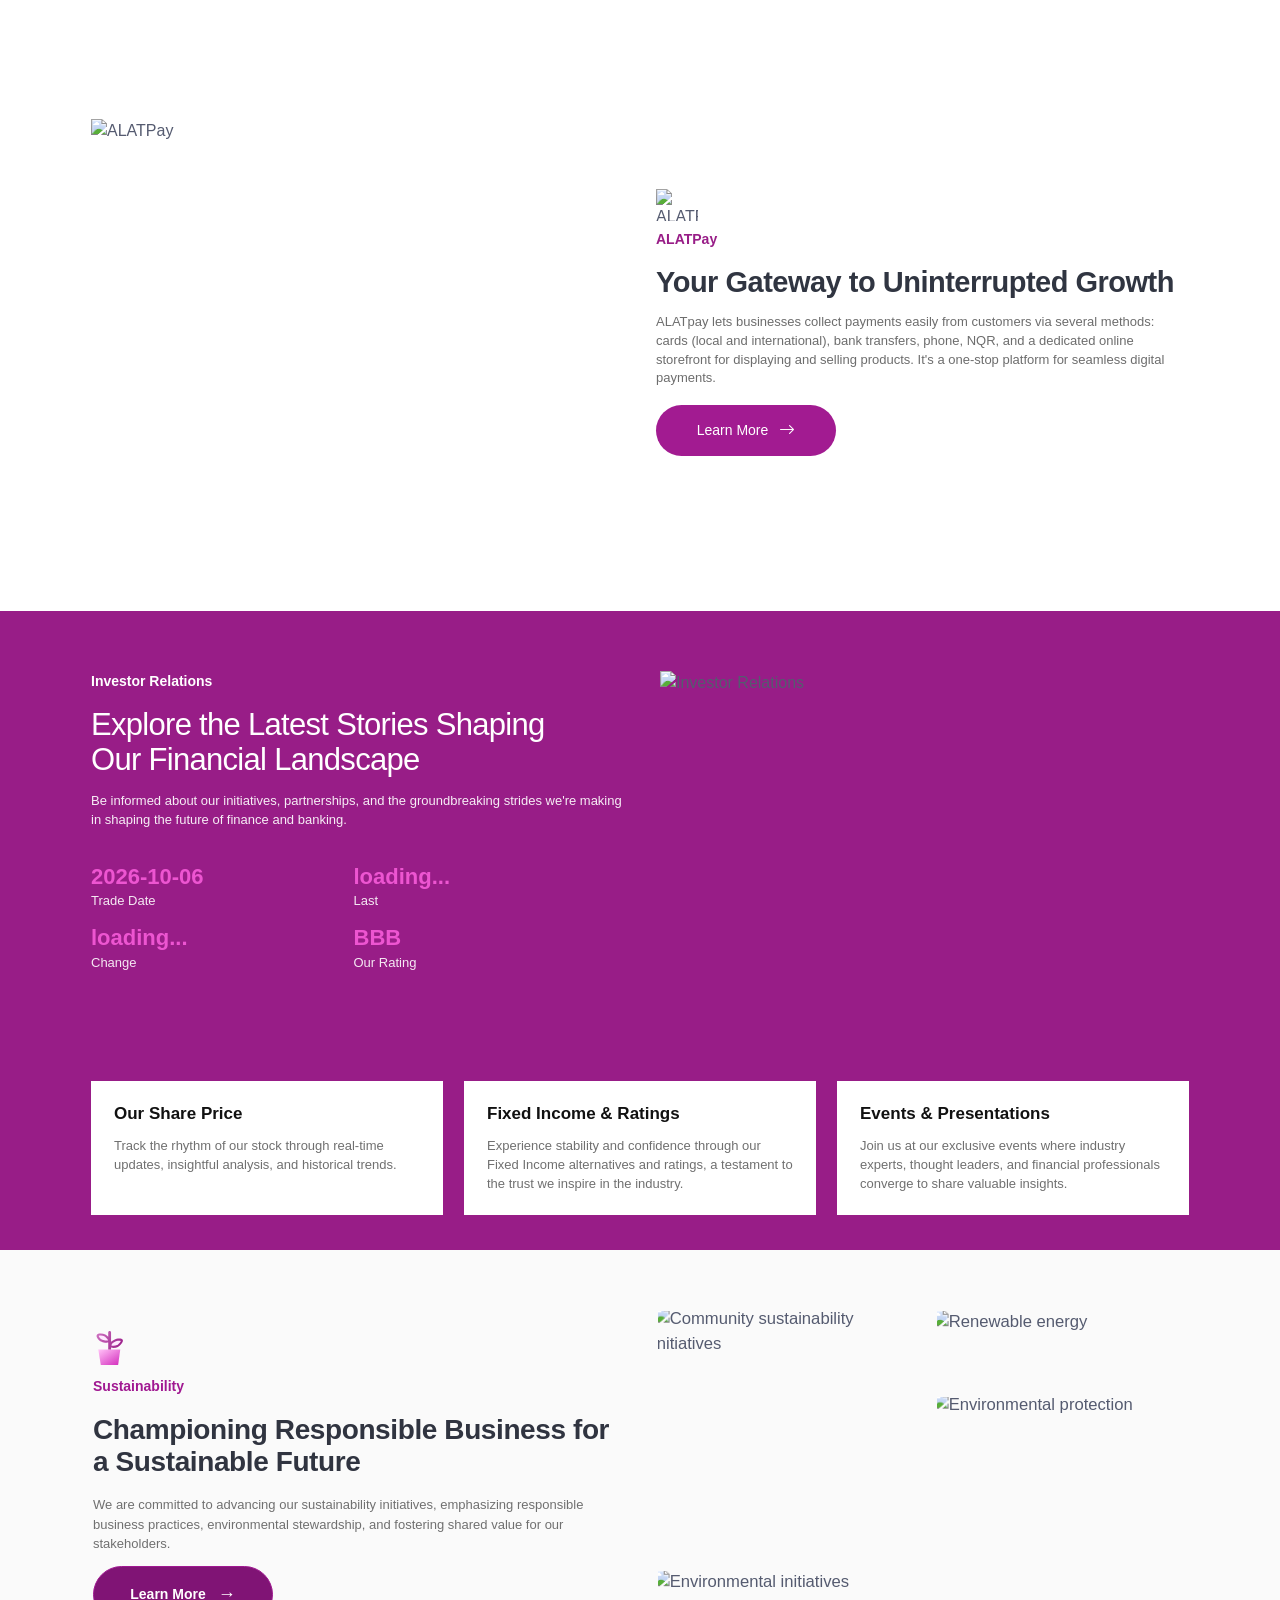
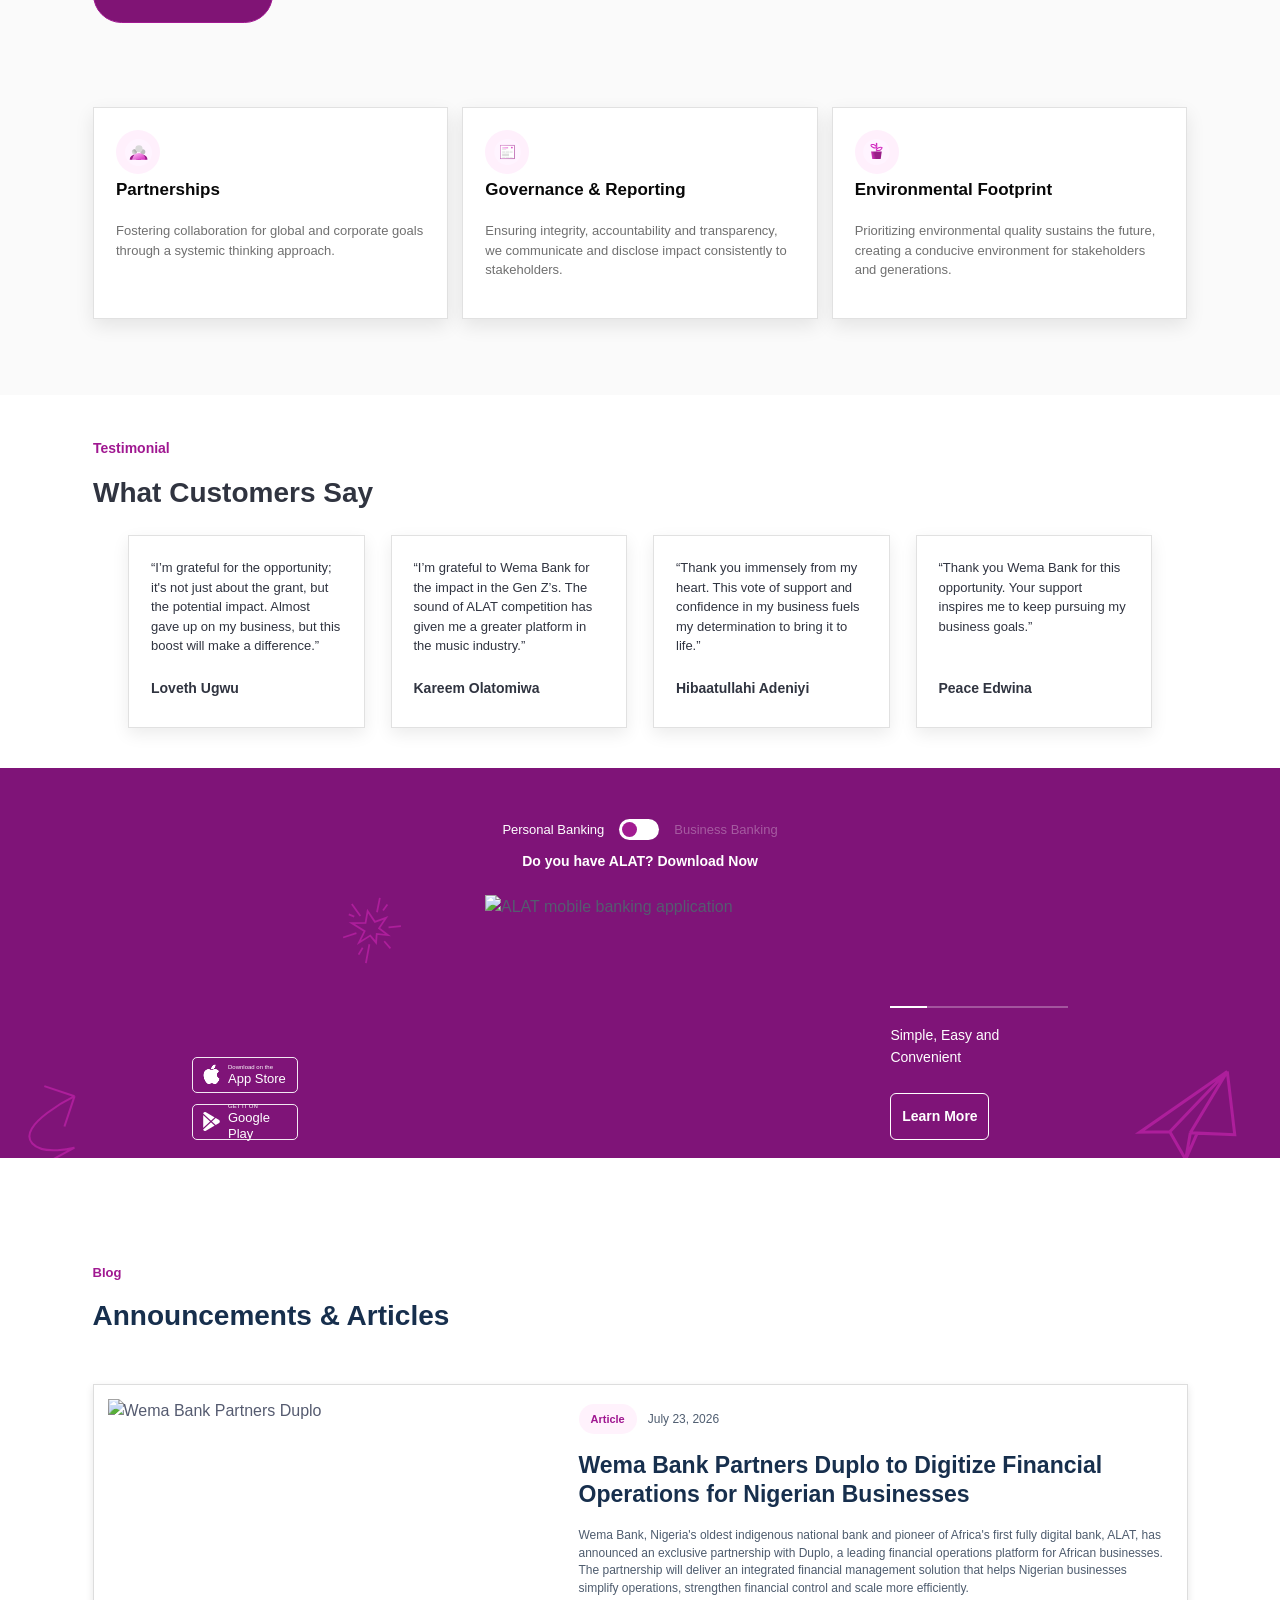
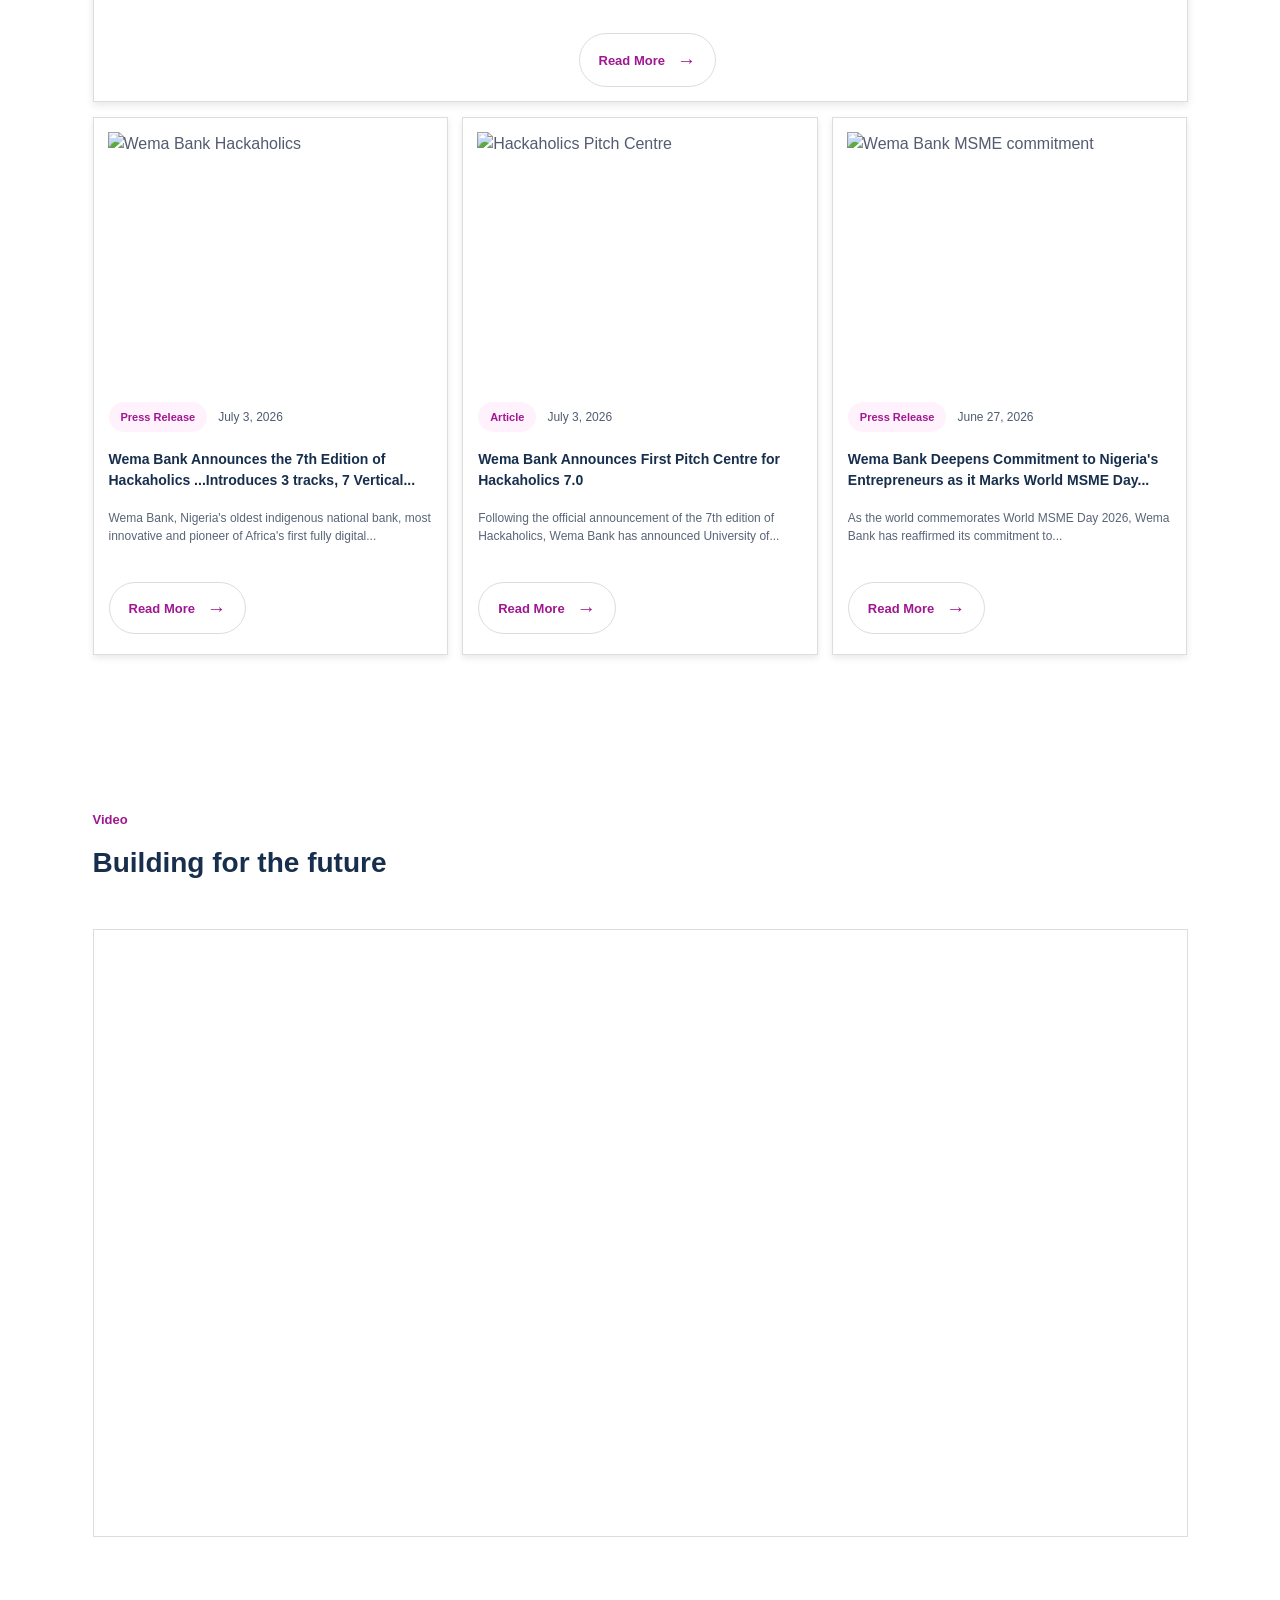
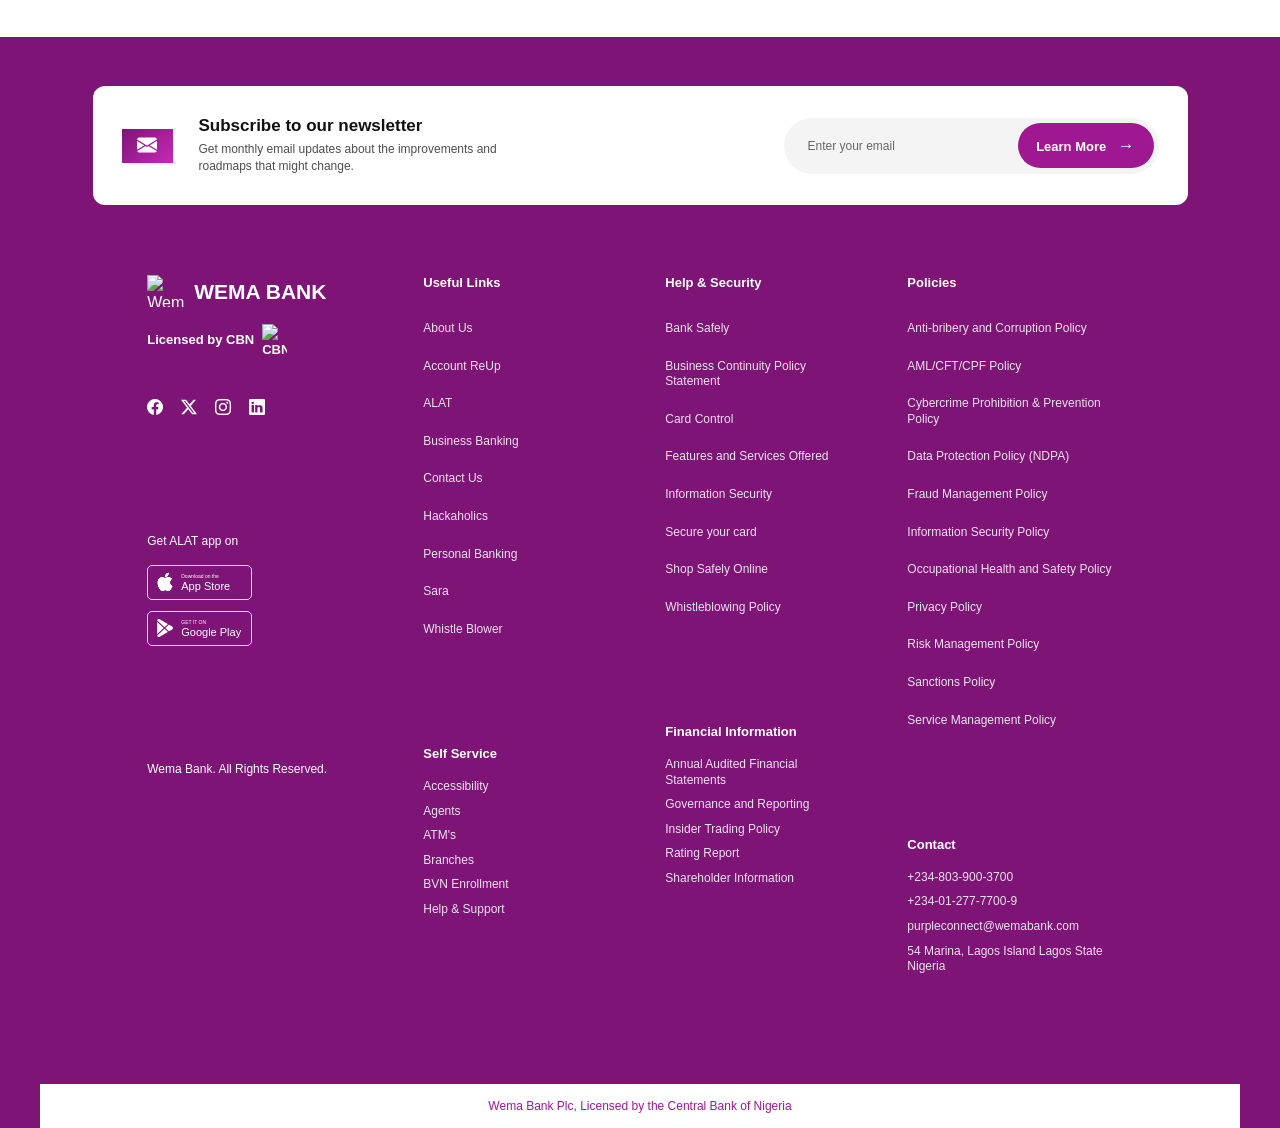
==== commit 41c5ec24: "fix" ====
--- a/index.html
+++ b/index.html
@@ -819,7 +819,7 @@
 
                 <div class="custom-cards-image">
 
-                    <img src="https://wemabank.com/assets/card_gif-zaOYJUr6.gif" alt="Wema Custom Cards">
+                    <img src="https://wemabank.com/assets/card_gif-zaOYJUr6.gif" alt="Wema Custom Cards" height="580 !important">
 
                 </div>
 
--- a/style.css
+++ b/style.css
@@ -1219,7 +1219,7 @@
 
 .elevate-shape-two {
     top: 100px;
-    right: 390px;
+    right: 290px;
     width: 100px;
     height: 100px;
 }
@@ -1834,8 +1834,8 @@
 .custom-cards-image {
     position: relative;
 
-    width: 100%;
-    height: 400px;
+    width: 93%;
+    height: 90px;
 
     display: flex;
 
@@ -1846,9 +1846,9 @@
 
 .custom-cards-image img {
     display: block;
-    width: 470px;
-    max-width: 90%;
-    height: auto;
+    width: 40px;
+    max-width: 10%;
+    /* height: auto; */
     object-fit: contain;
     transform: translateX(-5px);
 }
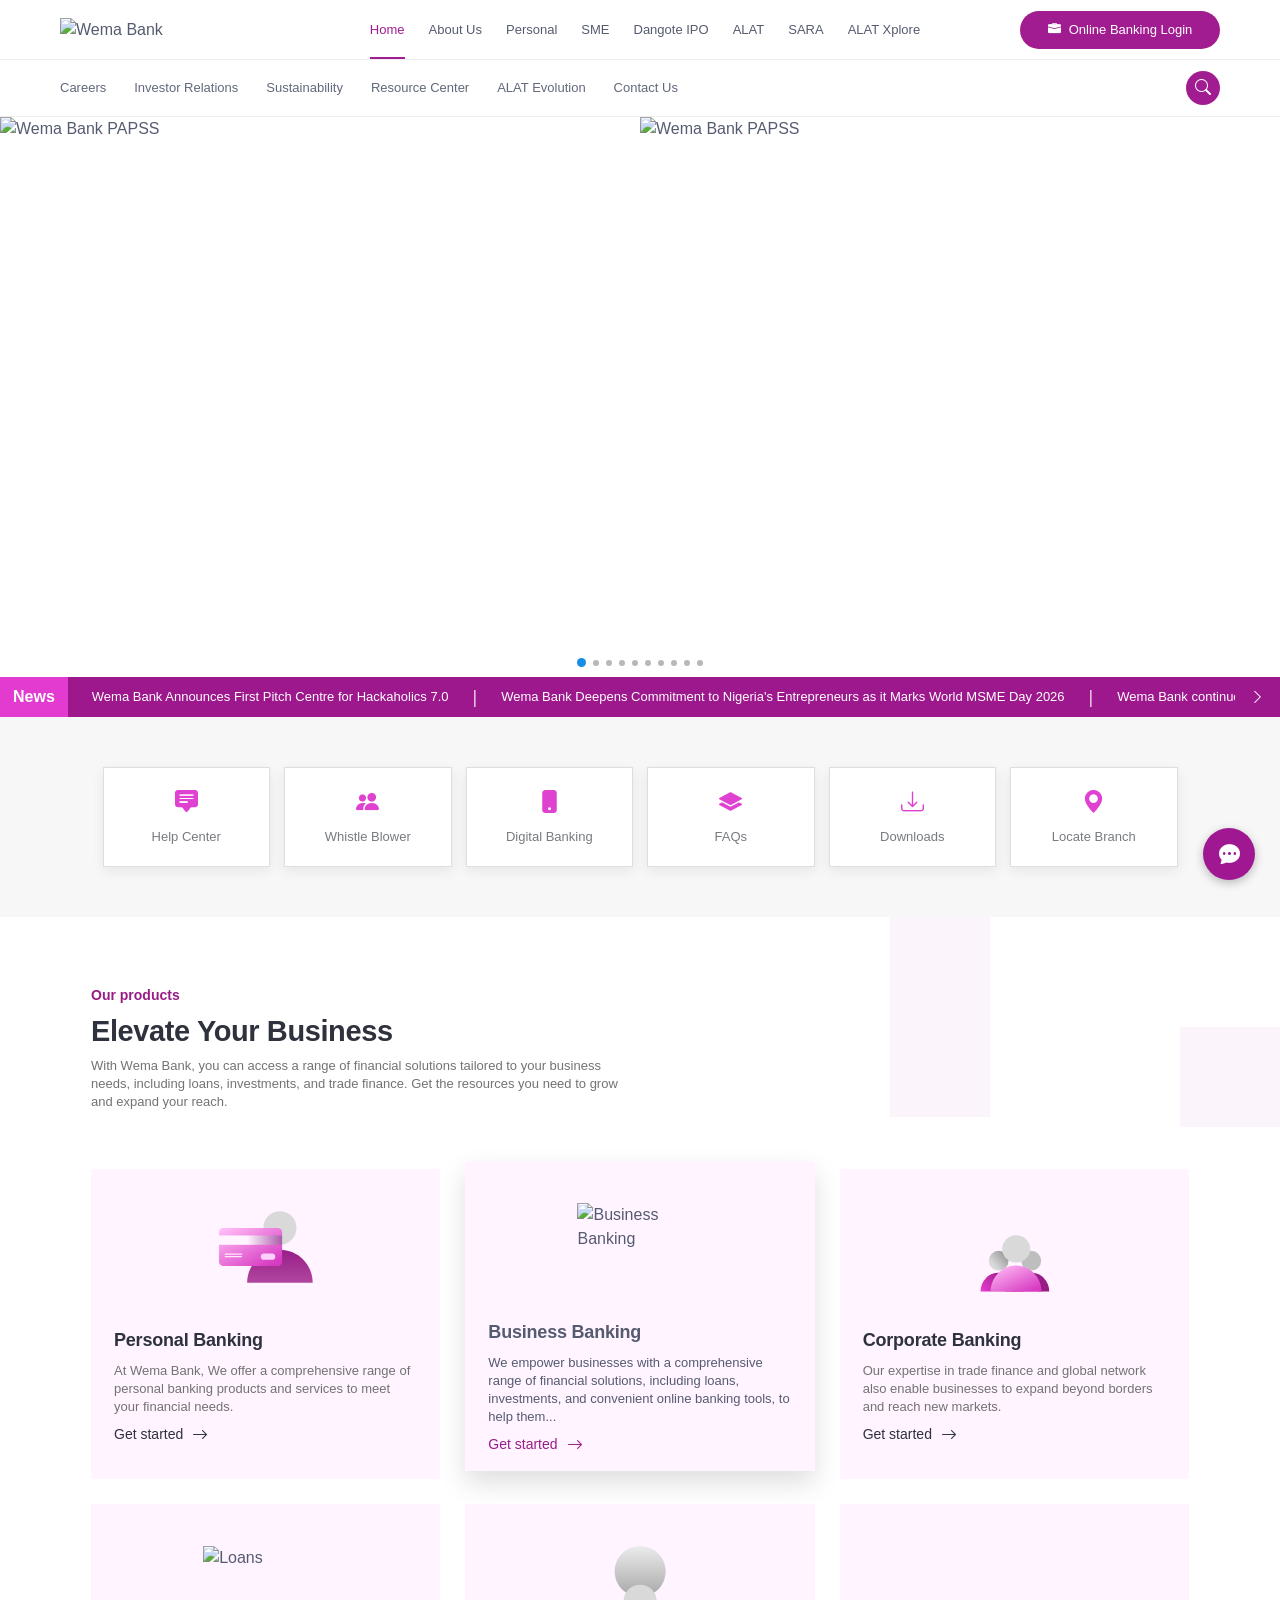
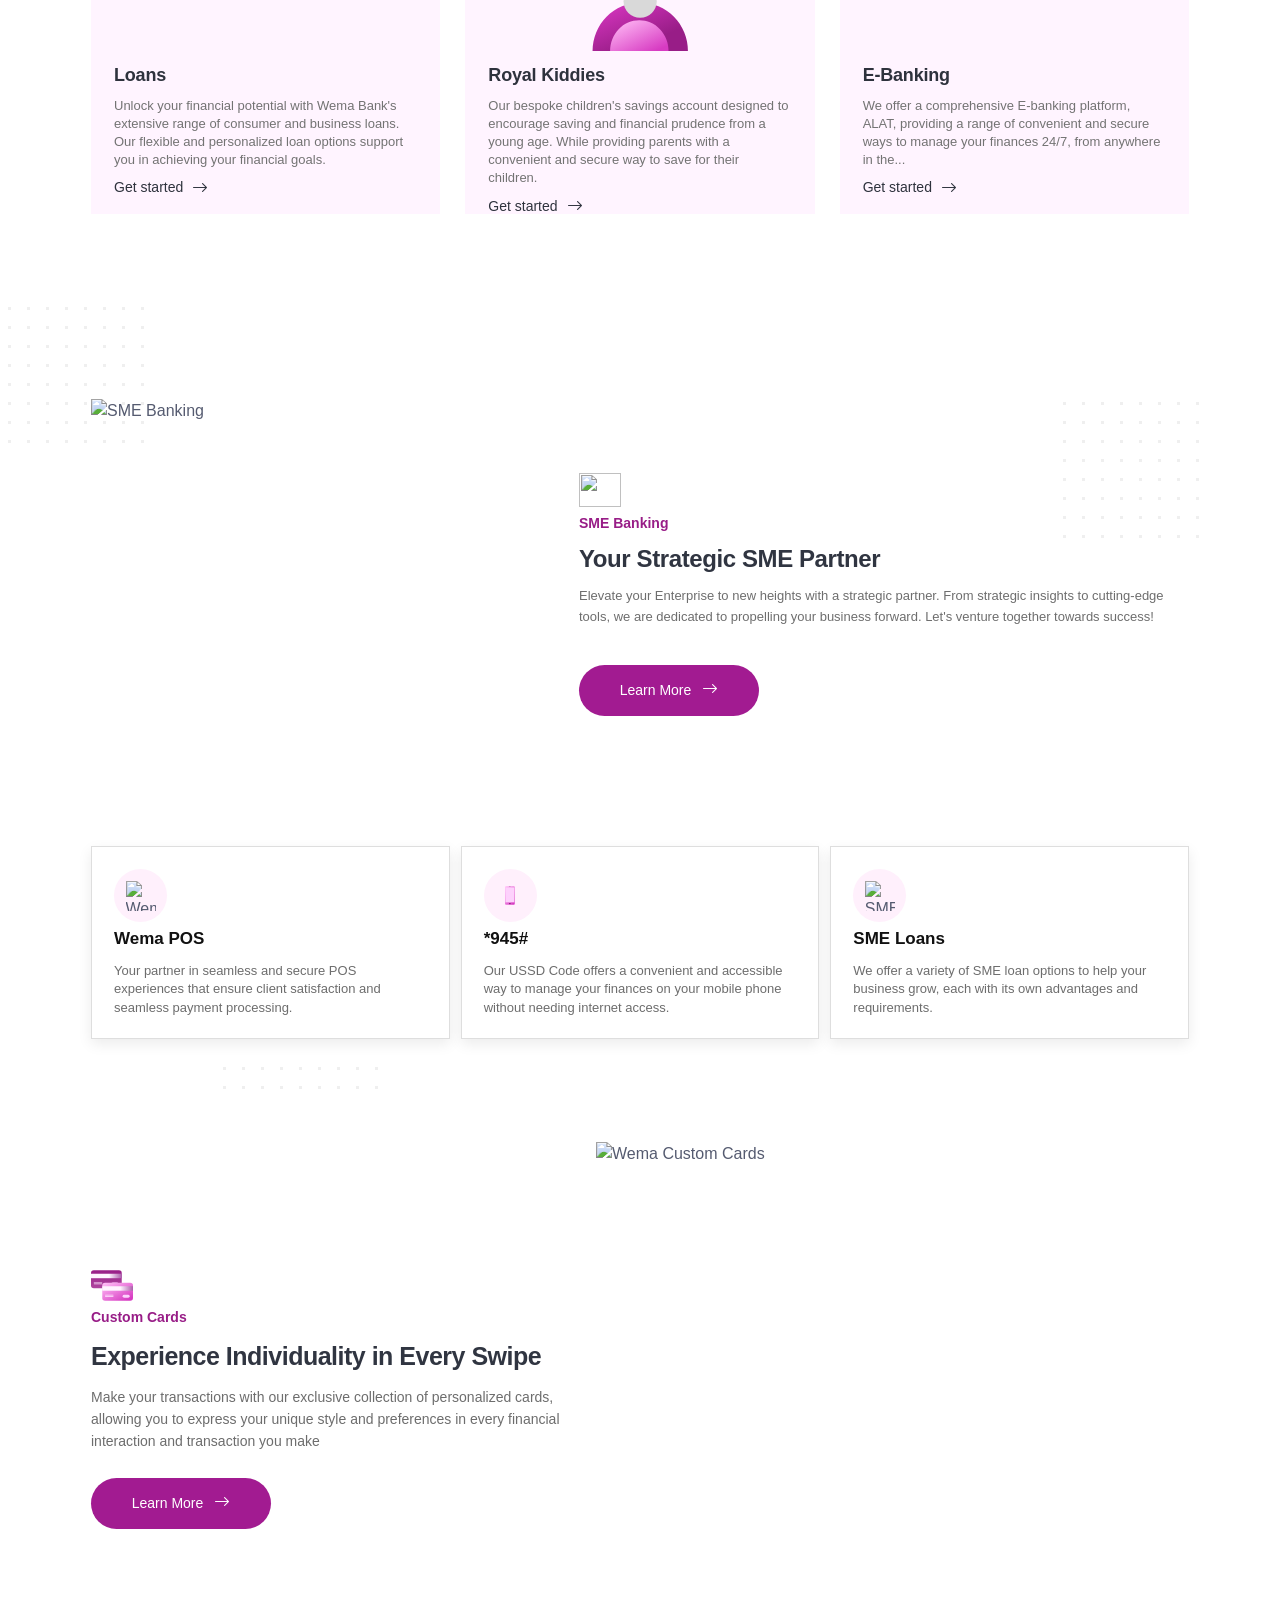
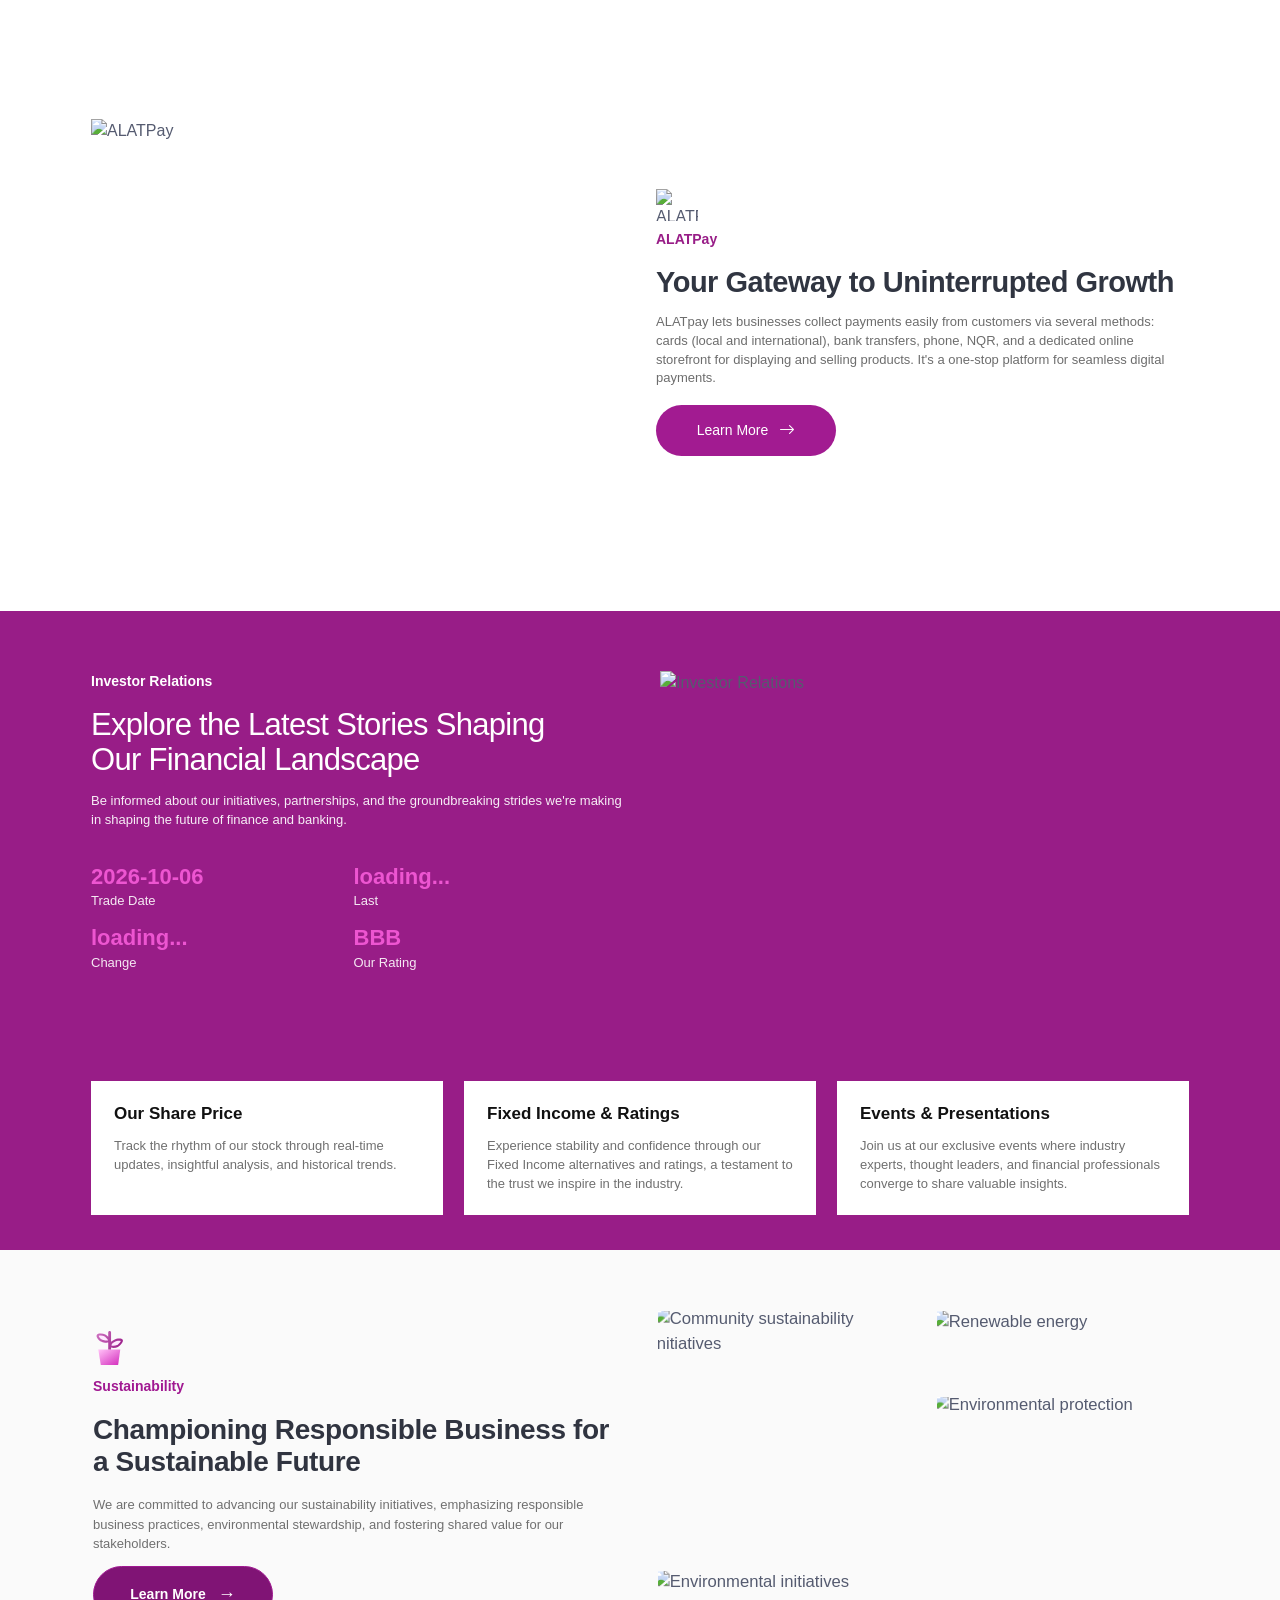
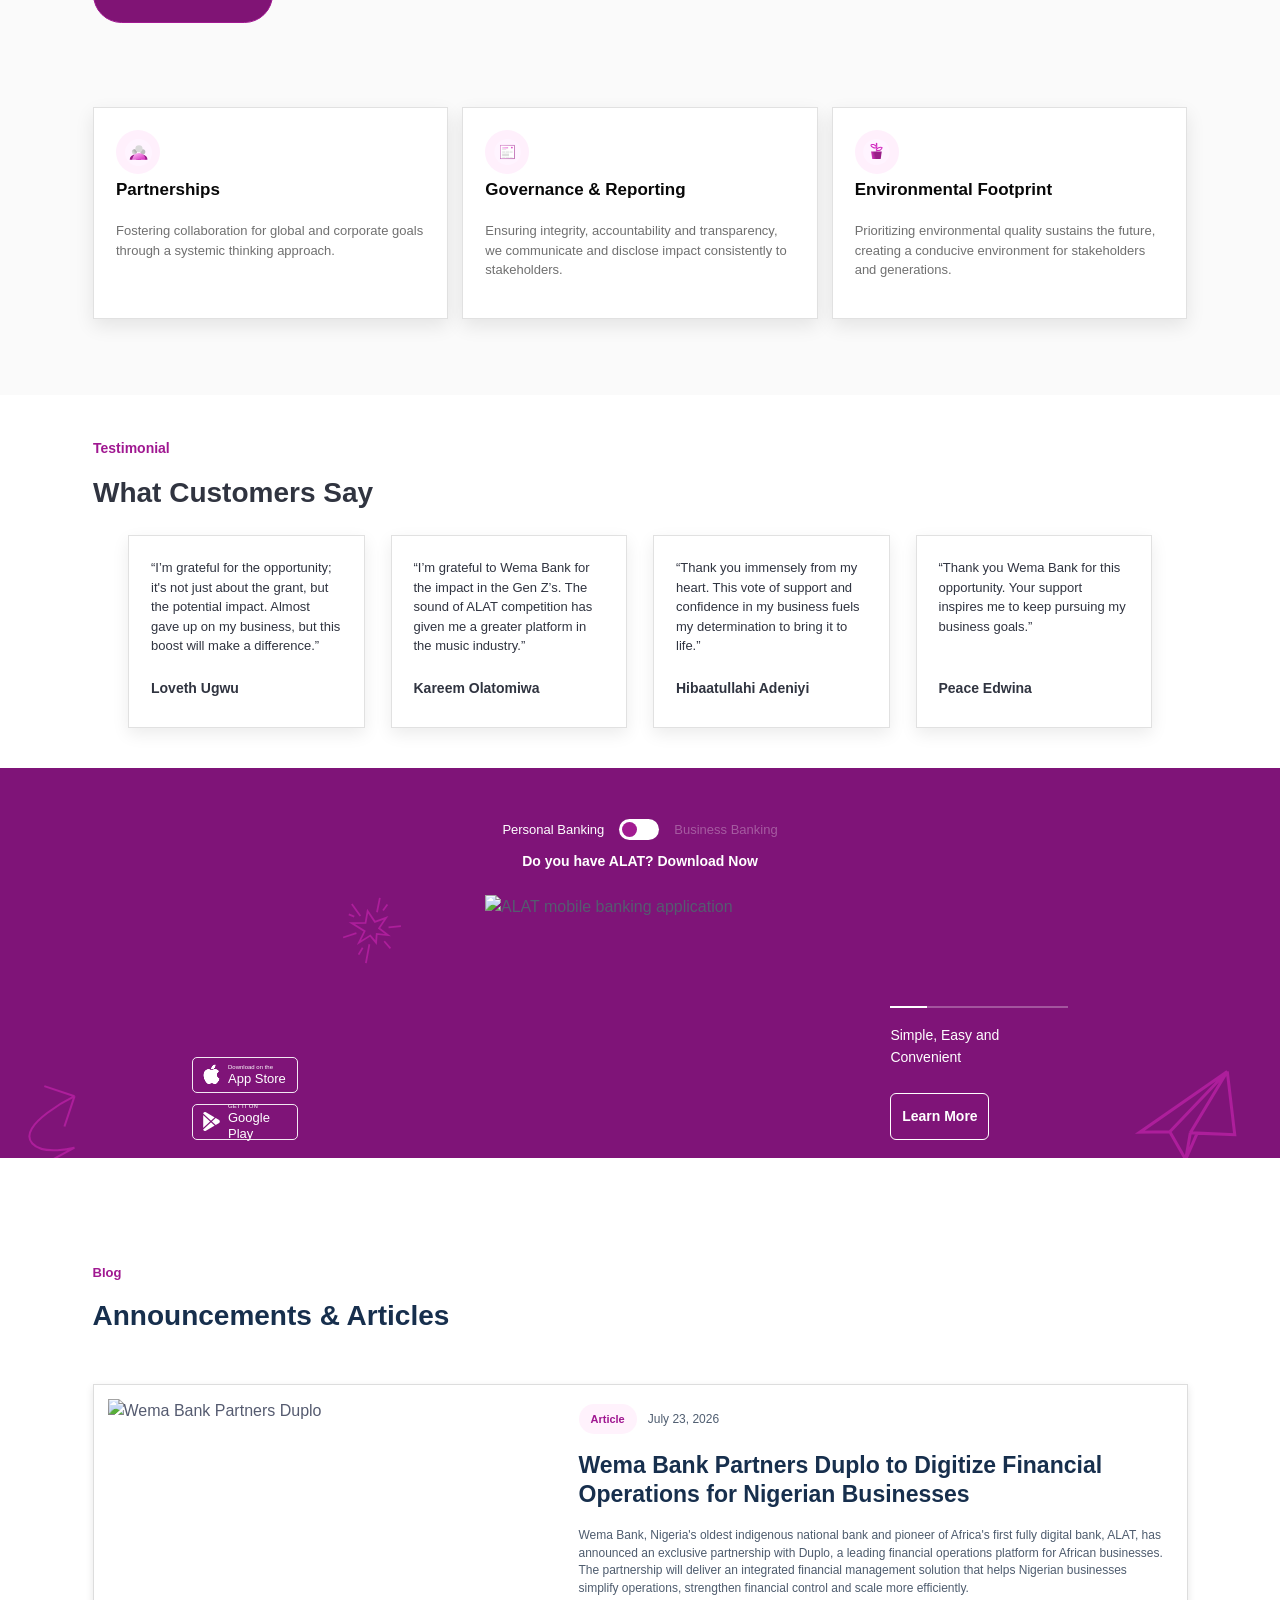
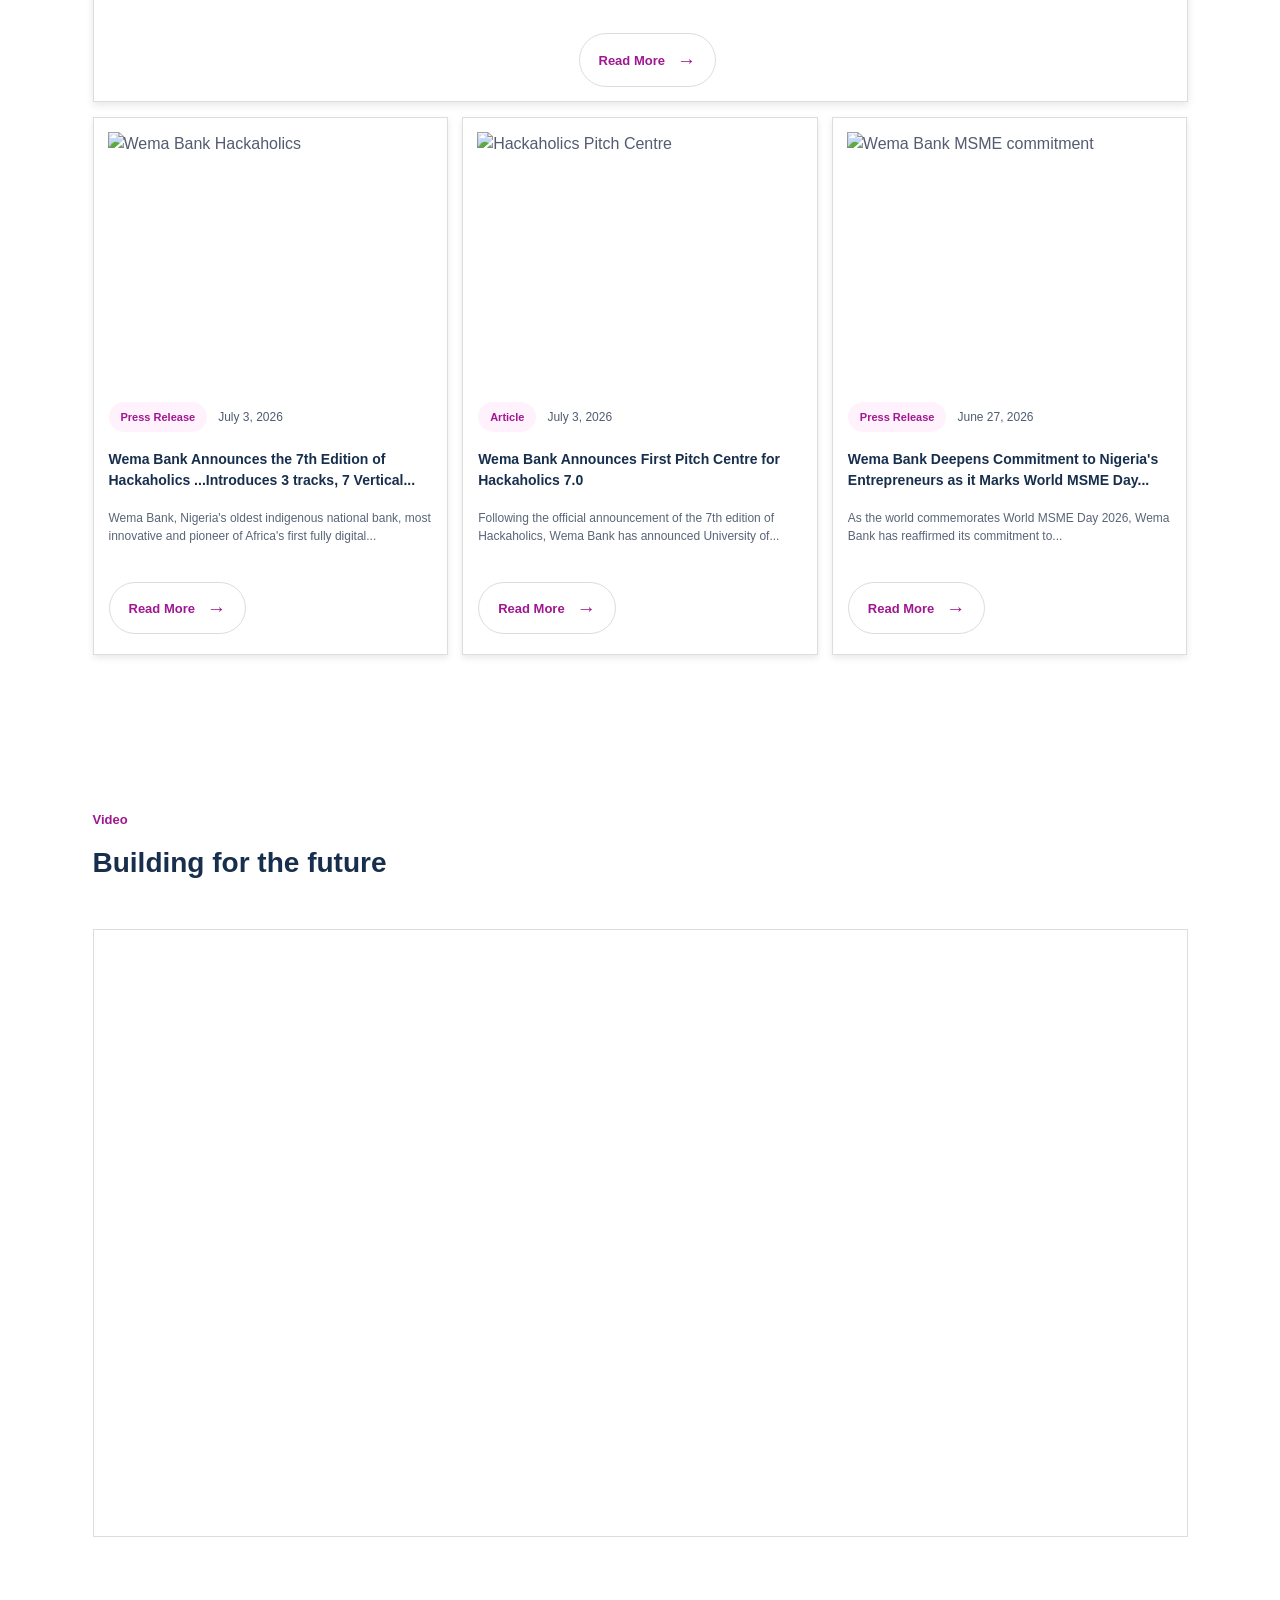
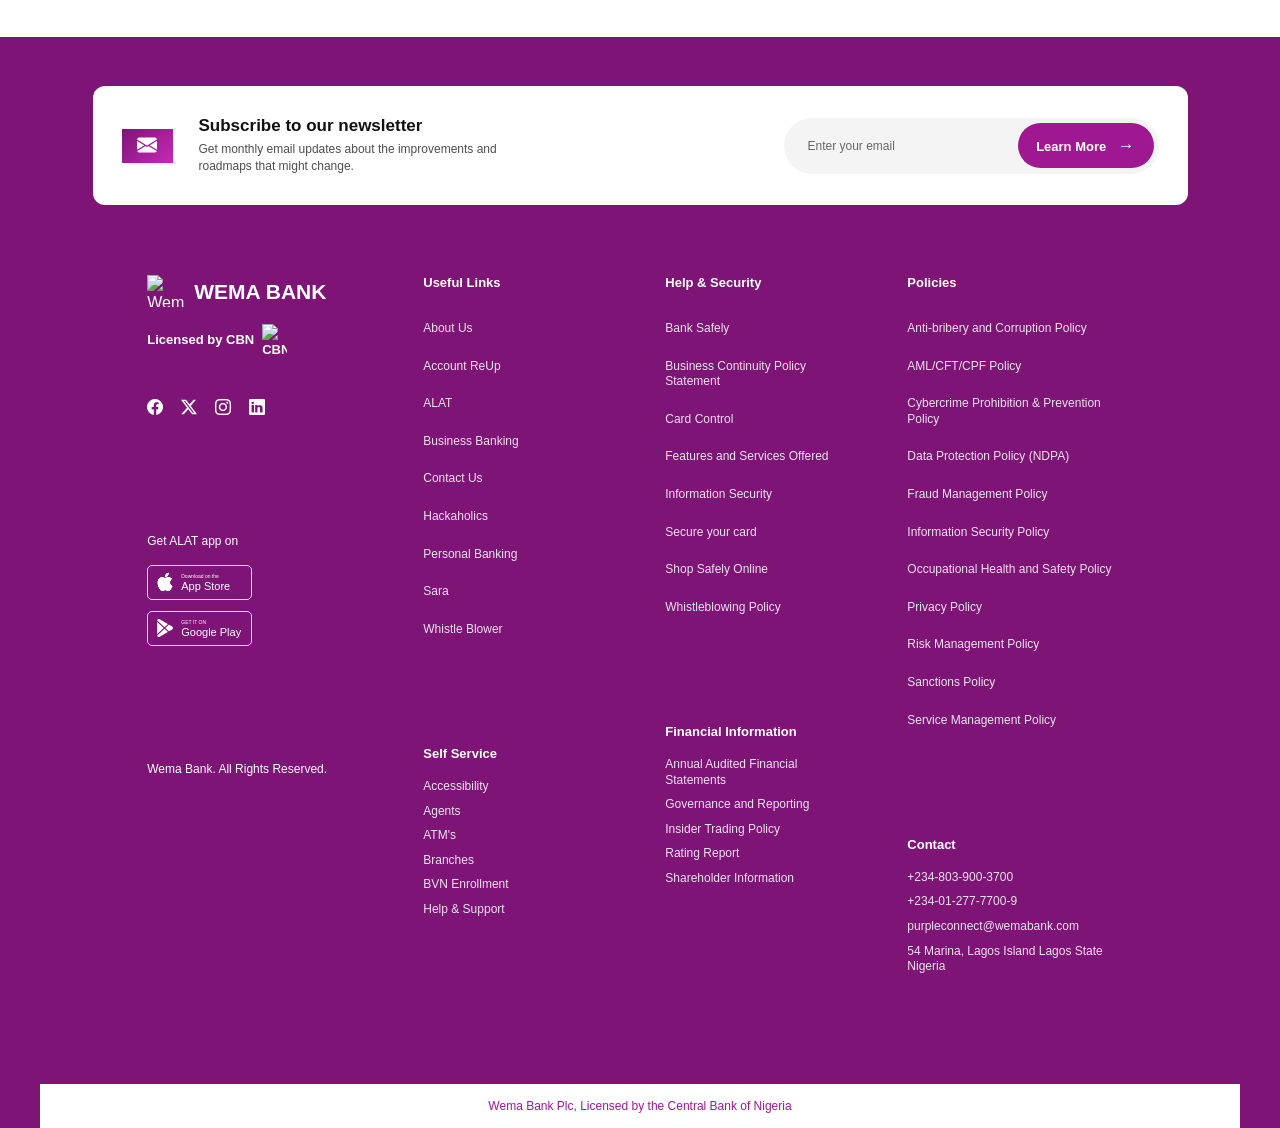
==== commit 324ec990: "fix" ====
--- a/index.html
+++ b/index.html
@@ -819,7 +819,7 @@
 
                 <div class="custom-cards-image">
 
-                    <img src="https://wemabank.com/assets/card_gif-zaOYJUr6.gif" alt="Wema Custom Cards" height="580 !important">
+                    <img src="https://wemabank.com/assets/card_gif-zaOYJUr6.gif" alt="Wema Custom Cards" height="515 !important">
 
                 </div>
 
